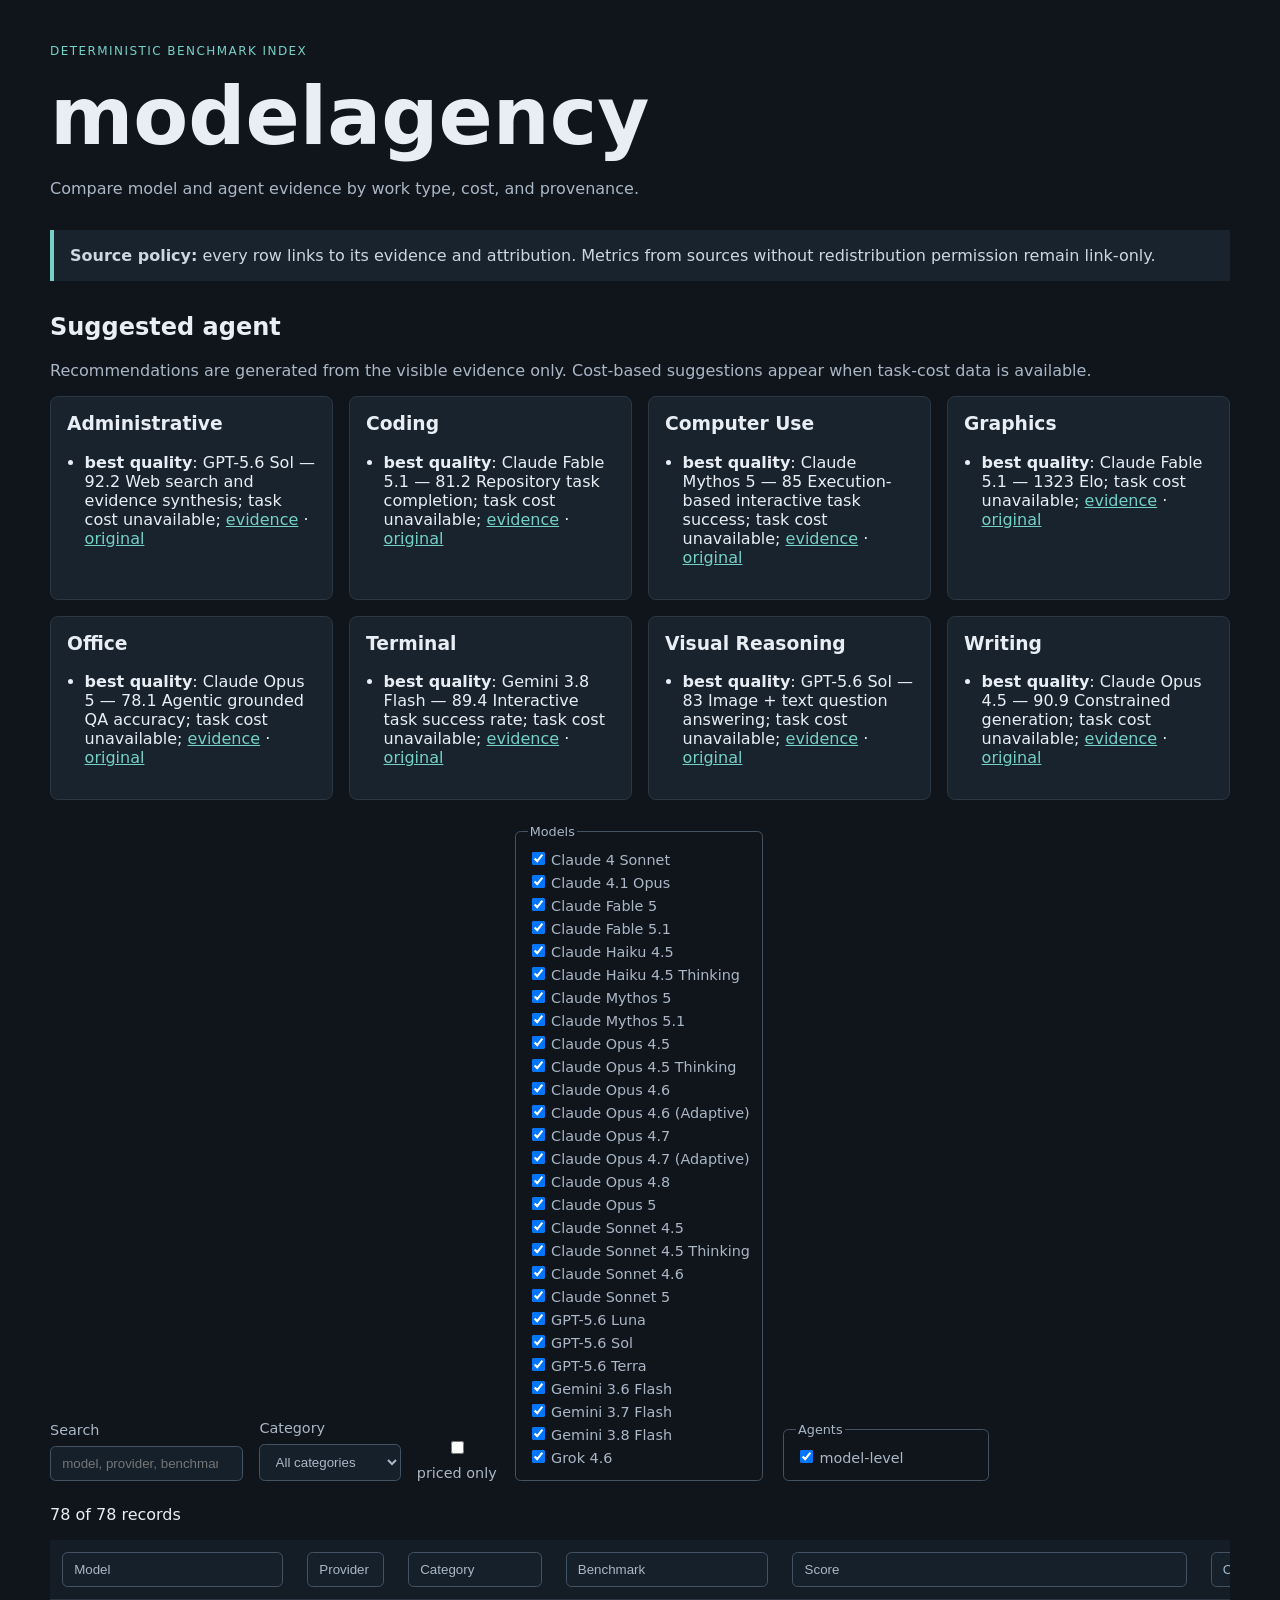
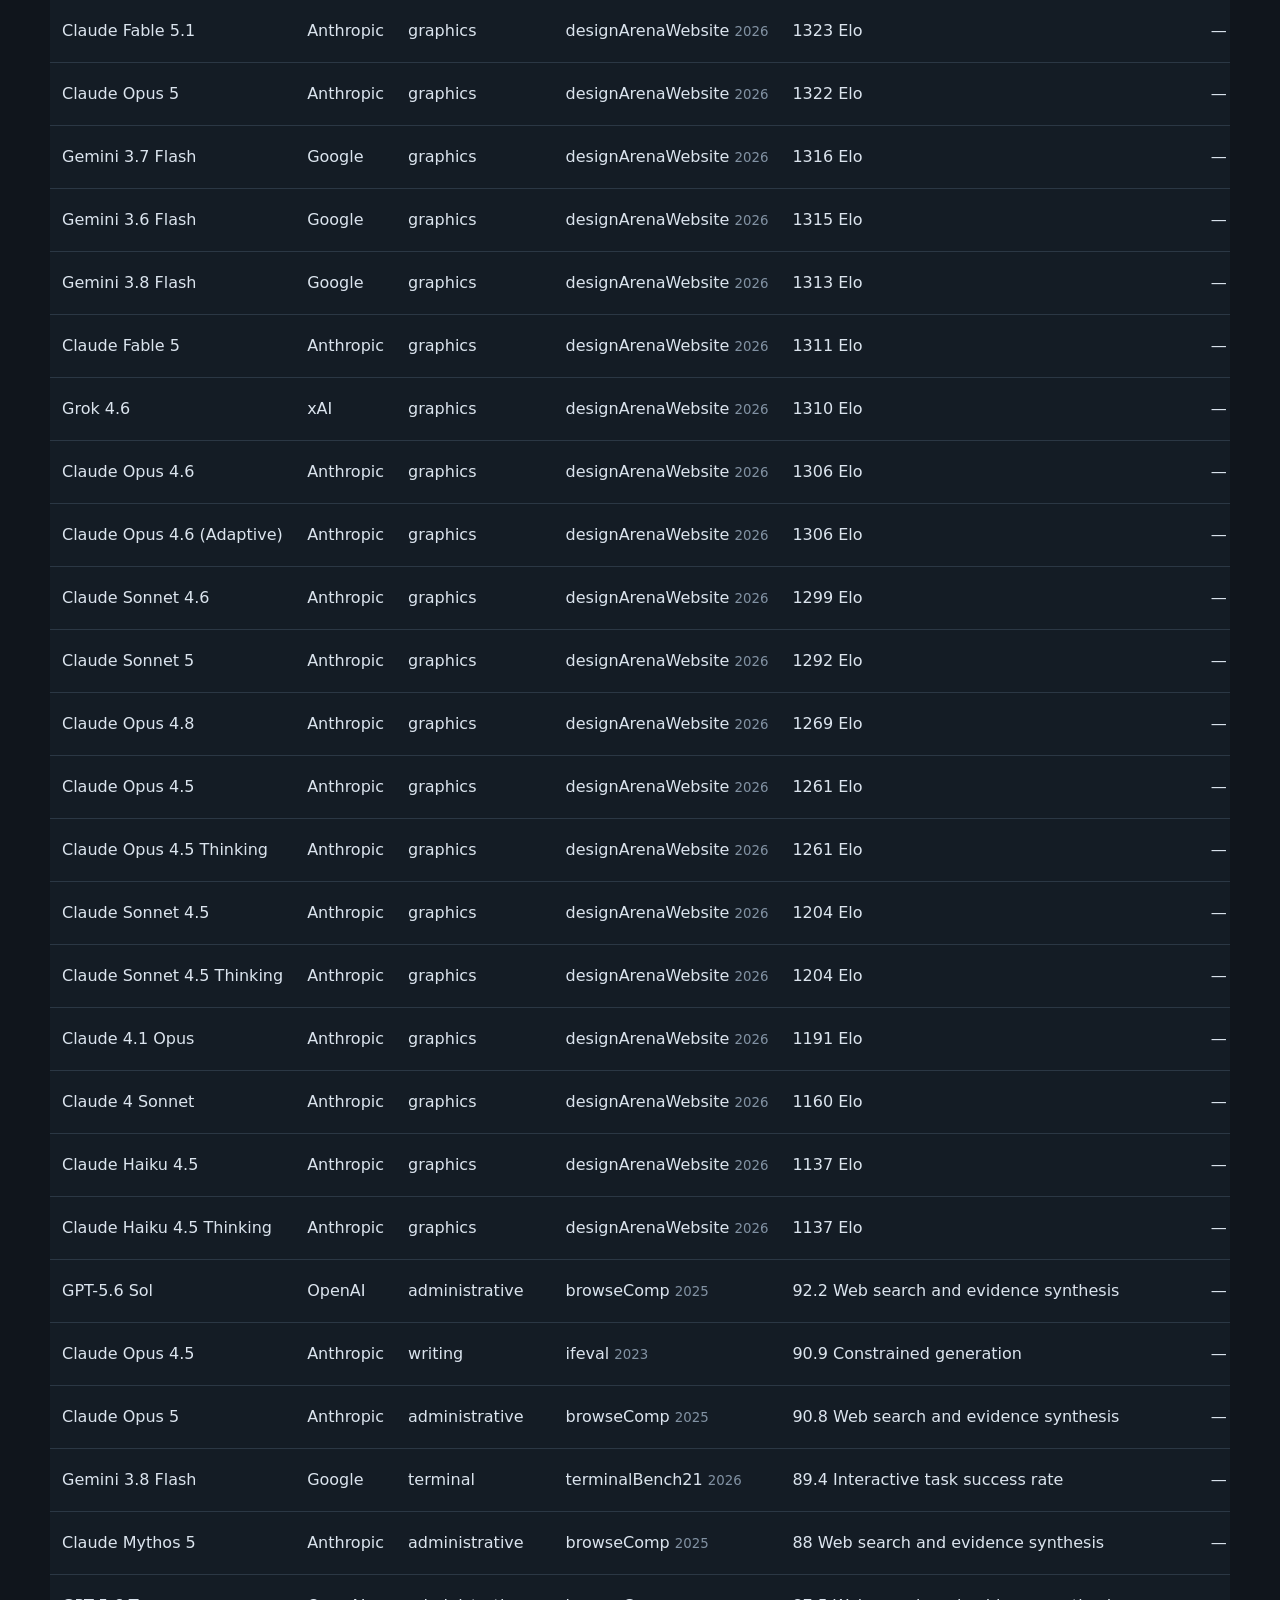
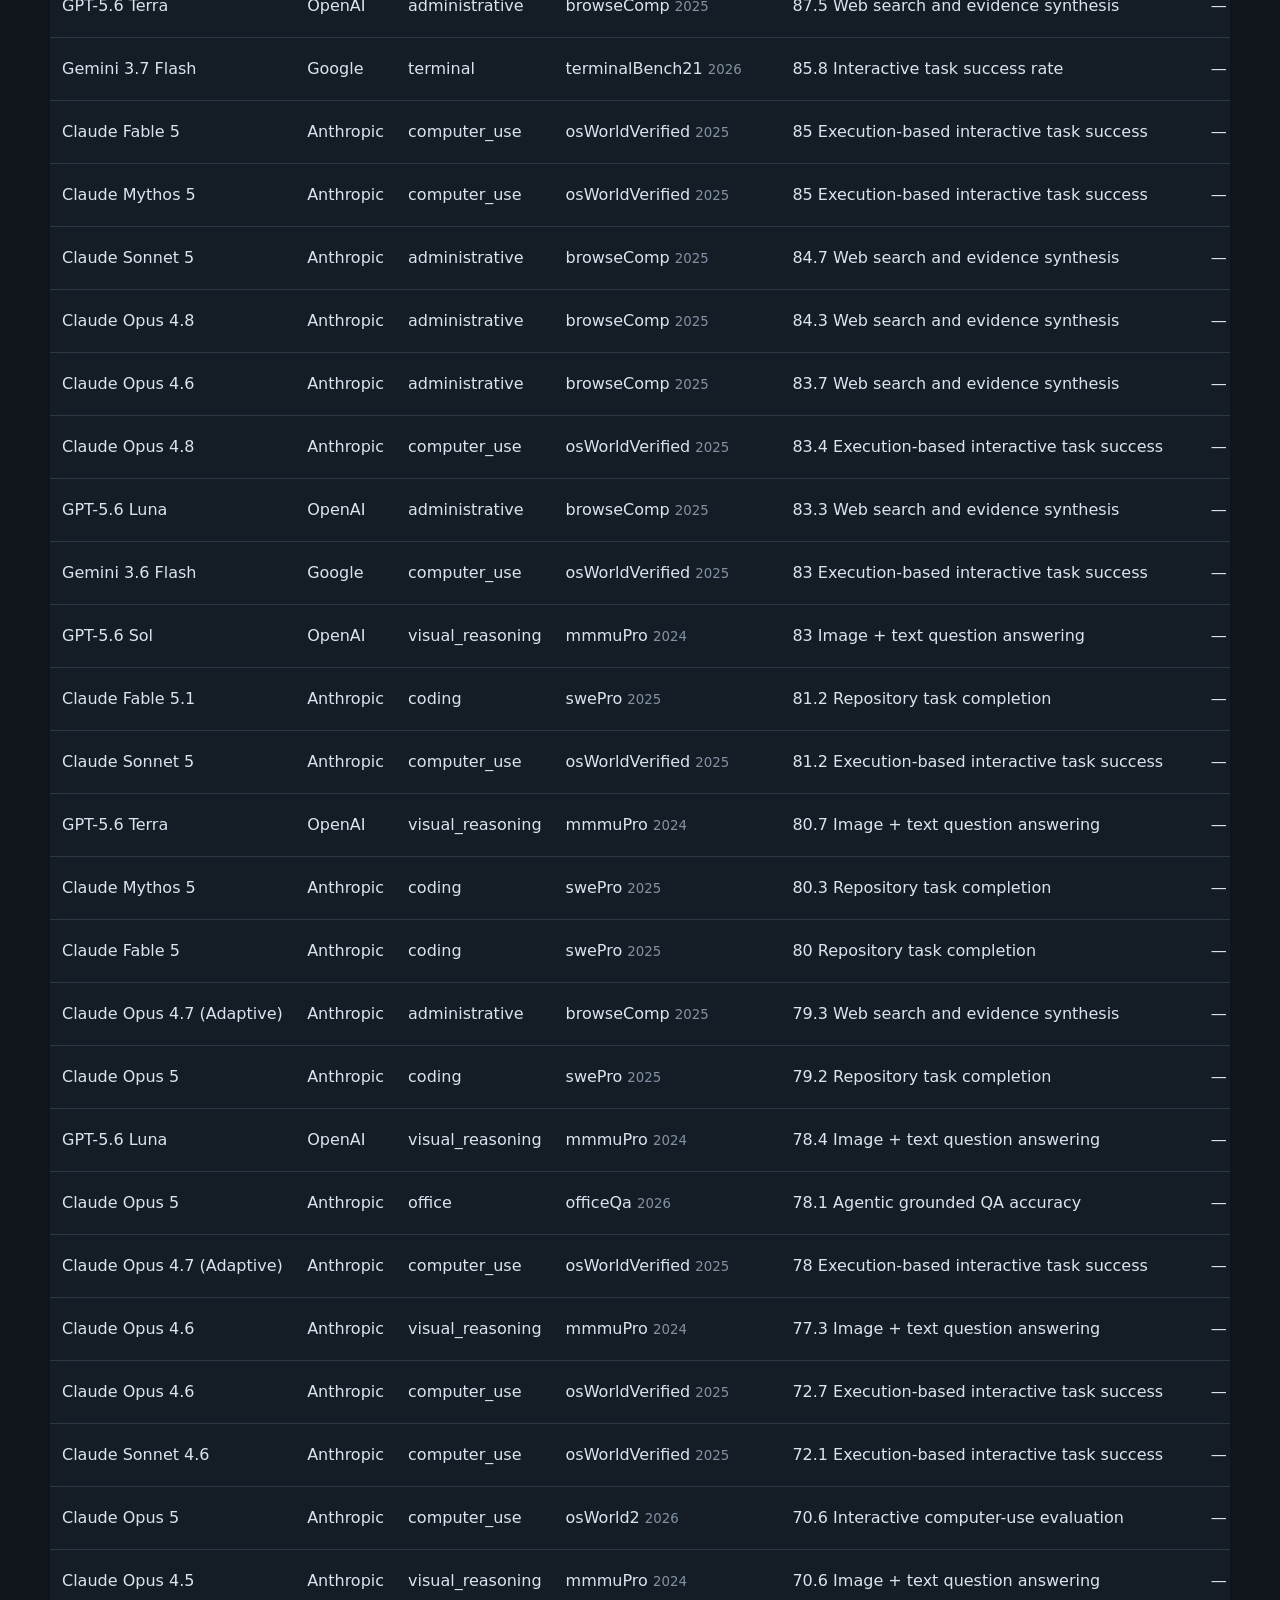
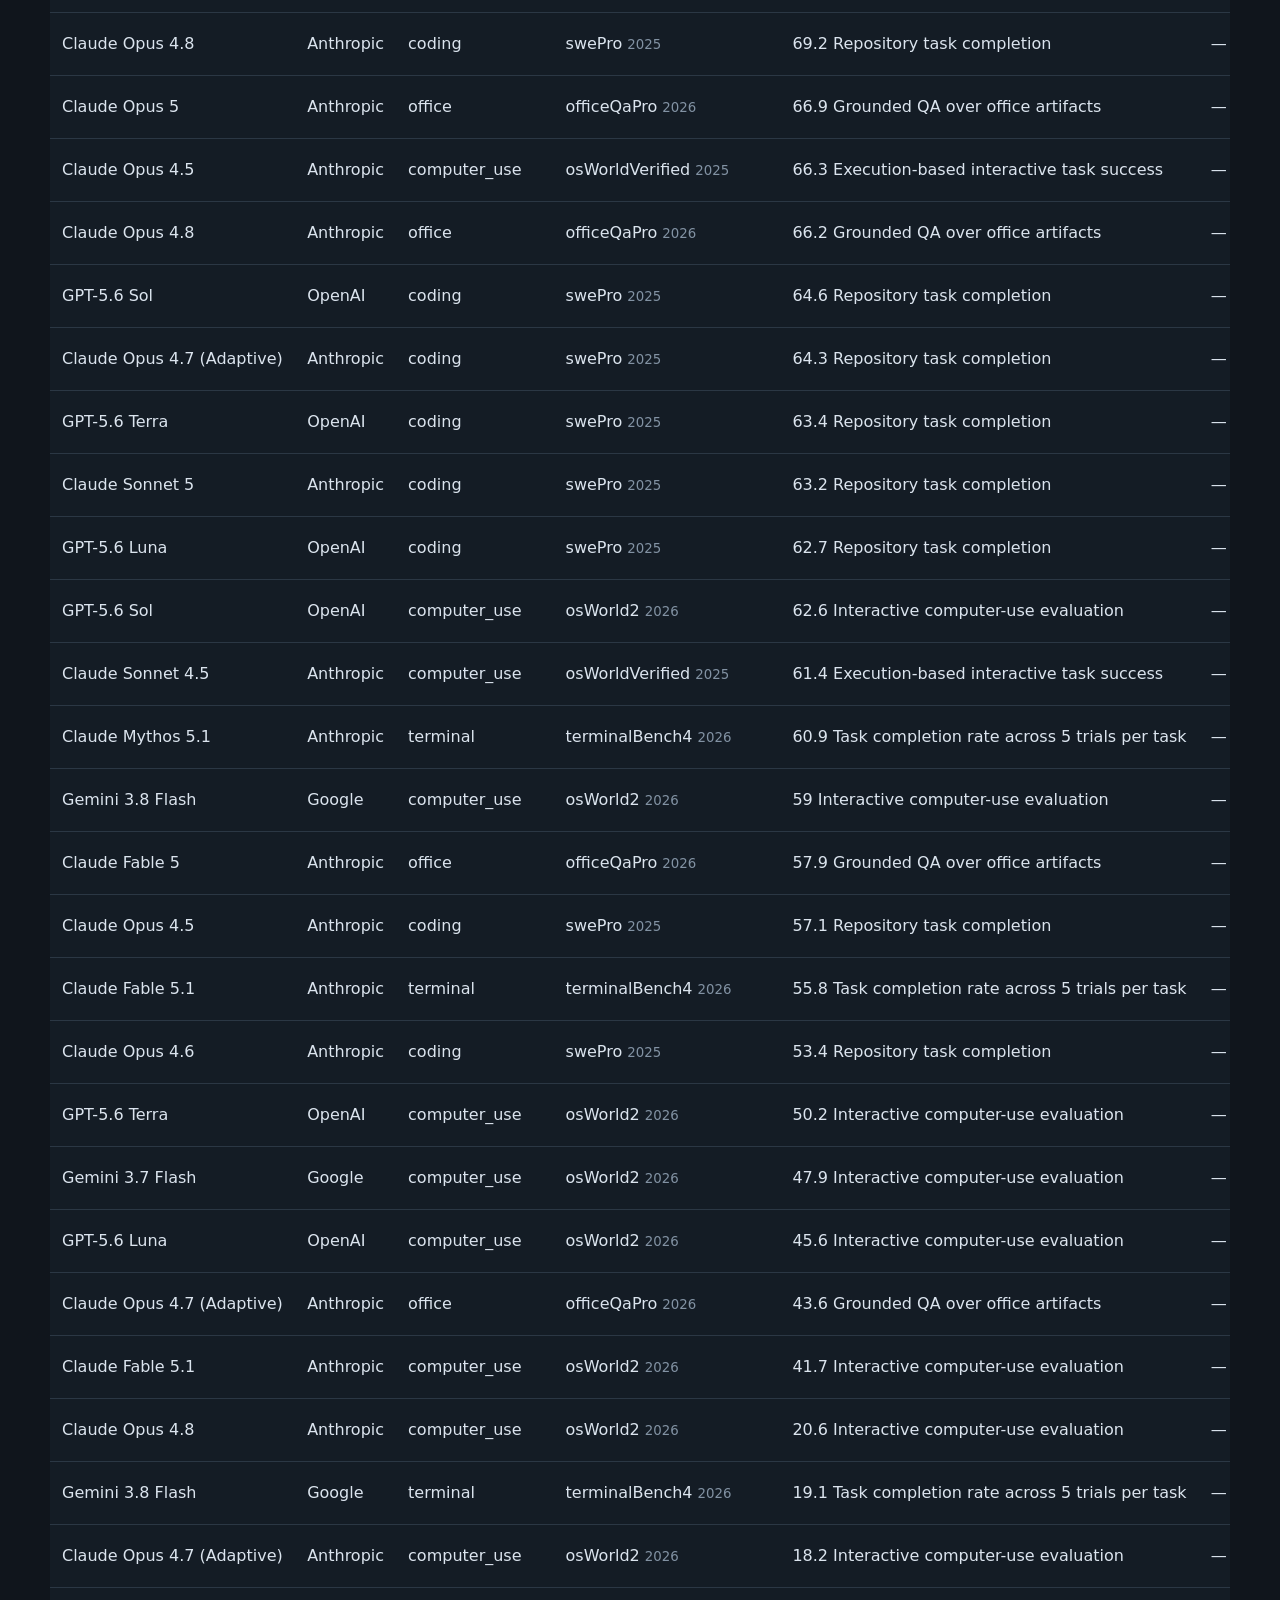
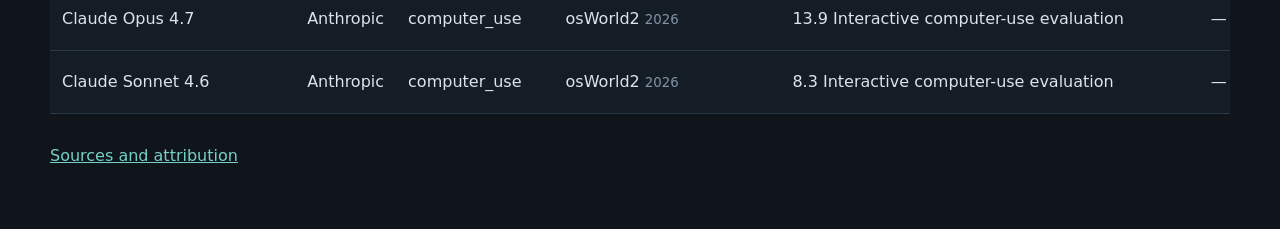
==== site/index.html @ 698a040a "feat(modelagency): add deterministic benchmark dashboard Add the provenance-first source catalog, Be" ====
<!doctype html>
<html lang="en">
<head>
  <meta charset="utf-8">
  <meta name="viewport" content="width=device-width, initial-scale=1">
  <title>modelagency</title>
  <link rel="stylesheet" href="styles.css">
</head>
<body>
  <main>
    <header>
      <p class="eyebrow">Deterministic benchmark index</p>
      <h1>modelagency</h1>
      <p>Compare model and agent evidence by work type, cost, and provenance.</p>
    </header>

    <section class="notice">
      <strong>Source policy:</strong> every row links to its evidence and attribution.
      Metrics from sources without redistribution permission remain link-only.
    </section>

    <section>
      <h2>Suggested agent</h2>
      <p class="muted">Recommendations are generated from the visible evidence only. Cost-based suggestions appear when task-cost data is available.</p>
      <div id="suggestions" class="cards"></div>
    </section>

    <section class="controls" aria-label="Filters">
      <label>Search <input id="search" type="search" placeholder="model, provider, benchmark"></label>
      <label>Category <select id="category"><option value="">All categories</option></select></label>
      <label><input id="priced-only" type="checkbox"> priced only</label>
      <fieldset><legend>Models</legend><div id="model-filters"></div></fieldset>
      <fieldset><legend>Agents</legend><div id="agent-filters"></div></fieldset>
    </section>

    <section>
      <p id="status">Loading…</p>
      <div class="table-wrap">
        <table>
          <thead><tr>
            <th><button data-sort="model_name">Model</button></th>
            <th><button data-sort="provider">Provider</button></th>
            <th><button data-sort="category">Category</button></th>
            <th><button data-sort="benchmark_id">Benchmark</button></th>
            <th><button data-sort="score">Score</button></th>
            <th><button data-sort="cost_per_task_usd">Cost/task</button></th>
            <th>Token price</th>
            <th>Evidence / attribution</th>
          </tr></thead>
          <tbody id="results"></tbody>
        </table>
      </div>
    </section>

    <footer><a href="sources.html">Sources and attribution</a></footer>
  </main>
  <script src="app.js"></script>
</body>
</html>
---- site/styles.css ----
:root { color-scheme: light dark; font-family: system-ui, sans-serif; }
body { margin: 0; background: #10151c; color: #e9eef5; }
main { max-width: 1180px; margin: 0 auto; padding: 2rem 1rem 4rem; }
.eyebrow { color: #75d1c7; text-transform: uppercase; letter-spacing: .12em; font-size: .75rem; }
h1 { margin: .2rem 0; font-size: clamp(2.4rem, 7vw, 5rem); }
header p:last-child { color: #aab7c6; }
.notice { margin: 2rem 0; padding: 1rem; border-left: 4px solid #75d1c7; background: #18232d; color: #cdd7e2; }
.muted { color: #aab7c6; }
.cards { display: grid; grid-template-columns: repeat(auto-fit, minmax(250px, 1fr)); gap: 1rem; }
.card { padding: 1rem; background: #18232d; border: 1px solid #2b3744; border-radius: .5rem; }
.card h3 { margin-top: 0; text-transform: capitalize; }
.card ul { padding-left: 1.1rem; }
.controls { display: flex; flex-wrap: wrap; gap: 1rem; align-items: end; margin: 1.5rem 0; }
label { display: flex; gap: .5rem; flex-direction: column; color: #aab7c6; font-size: .9rem; }
label:last-child { flex-direction: row; align-items: center; }
input, select, button { border: 1px solid #435363; background: #16202a; color: inherit; padding: .55rem .7rem; border-radius: .35rem; }
fieldset { border: 1px solid #435363; border-radius: .35rem; min-width: 180px; }
fieldset legend { color: #aab7c6; font-size: .8rem; }
.check { display: block; margin: .25rem 0; }
.check input { margin-right: .4rem; }
button { cursor: pointer; width: 100%; text-align: left; }
.table-wrap { overflow-x: auto; }
table { width: 100%; border-collapse: collapse; background: #141c25; }
th, td { padding: .75rem; border-bottom: 1px solid #2b3744; text-align: left; white-space: nowrap; }
th { color: #aab7c6; font-size: .8rem; }
td { color: #dbe4ee; }
a { color: #75d1c7; }
small { color: #8292a3; }
footer { margin-top: 2rem; }
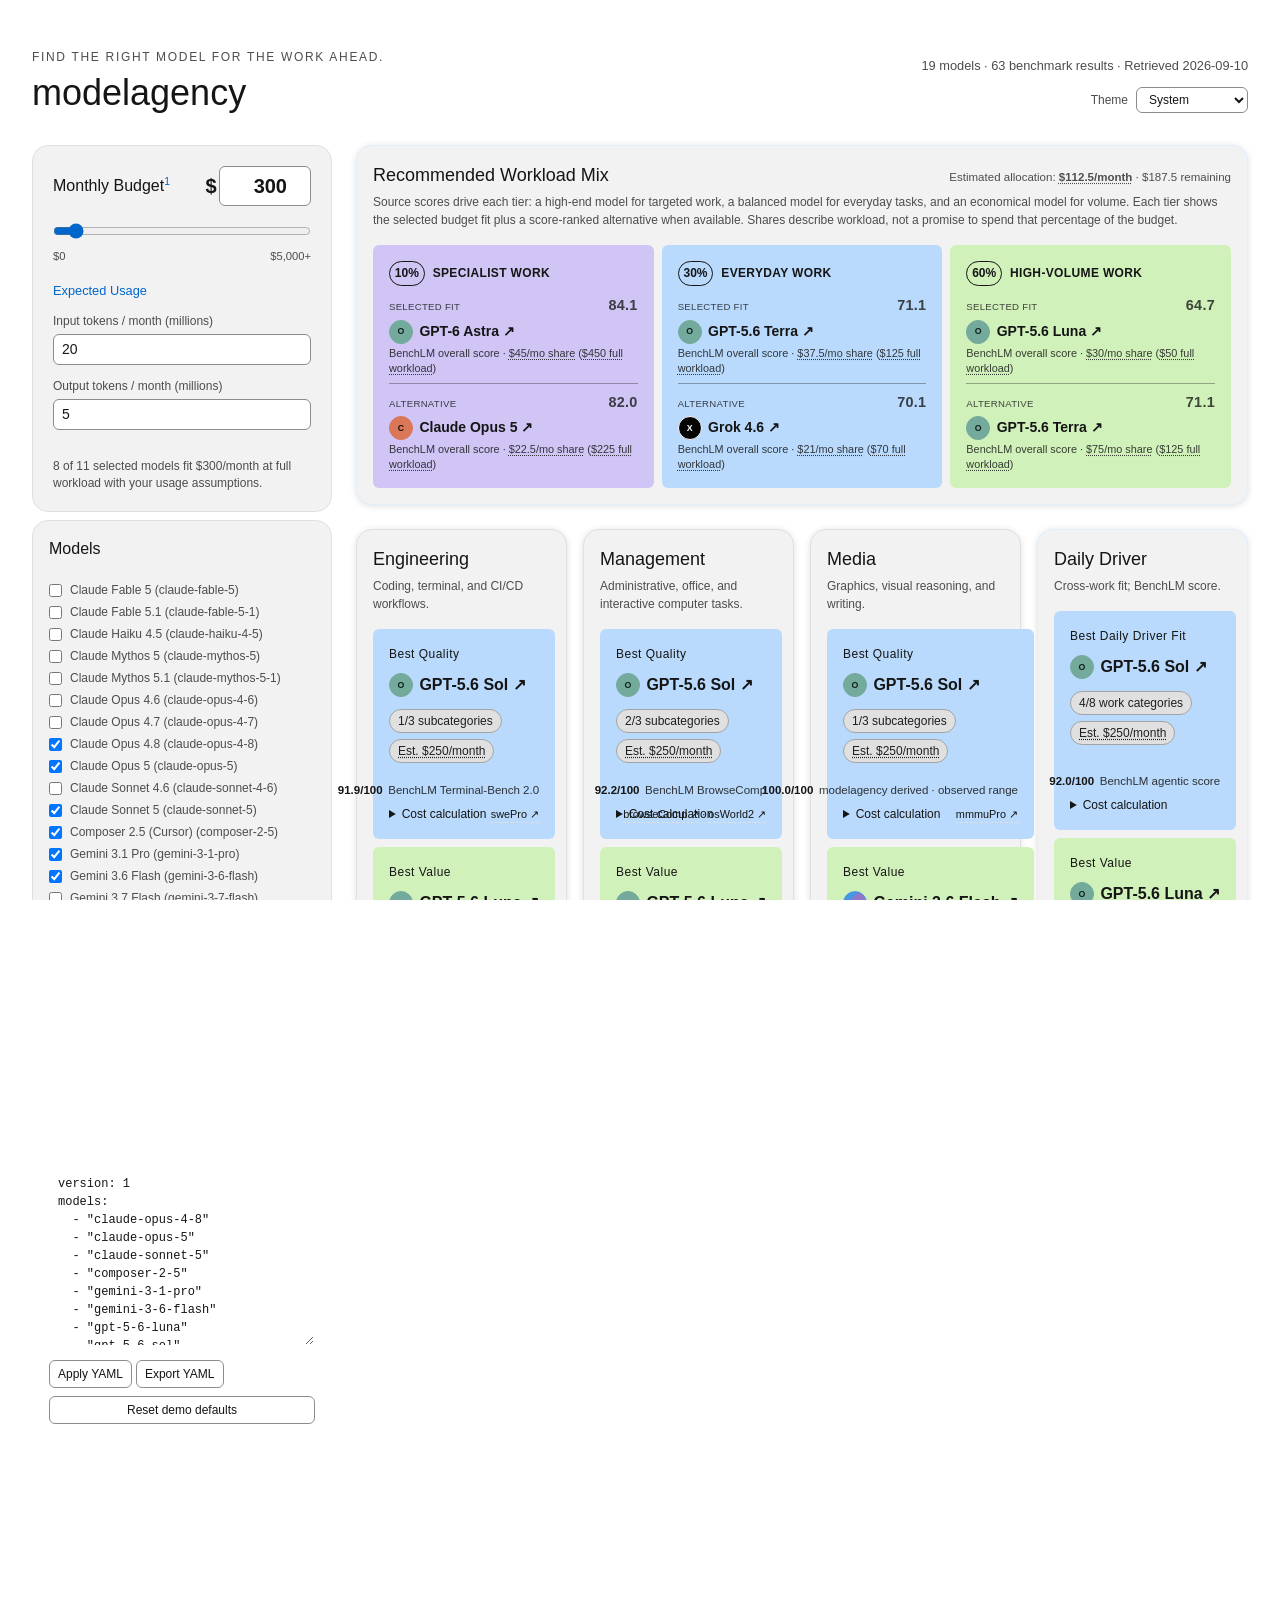
==== commit c2cc19e0: "feat(site): prepare public modelagency demo Public demo release. Includes offline Pages deployment, " ====
--- a/site/index.html
+++ b/site/index.html
@@ -1,59 +1,155 @@
 <!doctype html>
-<html lang="en">
+<html lang="en" class="pf-v6-theme-felt">
 <head>
   <meta charset="utf-8">
   <meta name="viewport" content="width=device-width, initial-scale=1">
+  <meta name="color-scheme" content="dark light">
   <title>modelagency</title>
-  <link rel="stylesheet" href="styles.css">
+  <script src="theme.js?v=20260911-23"></script>
+  <link rel="stylesheet" href="assets/css/patternfly-base.css">
+    <link rel="stylesheet" href="styles.css?v=20260921-55">
 </head>
 <body>
   <main>
-    <header>
-      <p class="eyebrow">Deterministic benchmark index</p>
-      <h1>modelagency</h1>
-      <p>Compare model and agent evidence by work type, cost, and provenance.</p>
+    <header class="site-header">
+      <div class="header-copy">
+        <p class="eyebrow">Find the right model for the work ahead.</p>
+        <h1>modelagency</h1>
+      </div>
+      <div class="header-meta">
+        <p id="snapshot-status" class="snapshot-status">Offline benchmark snapshot</p>
+        <label class="theme-control" for="theme-mode"><span>Theme</span><select id="theme-mode" aria-label="Color theme"><option value="system">System</option><option value="light">Light</option><option value="dark">Dark</option></select></label>
+      </div>
     </header>
 
-    <section class="notice">
-      <strong>Source policy:</strong> every row links to its evidence and attribution.
-      Metrics from sources without redistribution permission remain link-only.
-    </section>
+    <section class="dashboard-shell">
+      <aside class="sidebar" aria-label="Saved view and filters">
+        <section class="budget-panel" aria-labelledby="budget-heading">
+          <div class="section-heading"><h2 id="budget-heading">Monthly Budget<sup class="footnote-ref"><a href="#note-budget" aria-label="Read budget estimate notes">1</a></sup></h2><label class="sr-only" for="monthly-budget-amount">Monthly API budget in US dollars</label><span class="budget-amount-control"><span aria-hidden="true">$</span><input id="monthly-budget-amount" class="budget-amount" type="number" min="0" max="5000" step="1" value="300" inputmode="numeric" aria-describedby="budget-status budget-amount-error"></span></div>
+          <label class="sr-only" for="monthly-budget">Monthly API budget in US dollars</label>
+          <input id="monthly-budget" type="range" min="0" max="5000" step="1" value="300" aria-describedby="budget-status">
+          <div class="budget-scale" aria-hidden="true"><span>$0</span><span>$5,000+</span></div>
+          <div class="budget-assumptions" id="usage-assumptions">
+            <h3>Expected Usage</h3>
+            <div class="usage-fields">
+              <label for="monthly-input-million">Input tokens / month (millions)</label>
+              <input id="monthly-input-million" type="number" min="0" max="1000" step="any" value="20">
+              <label for="monthly-output-million">Output tokens / month (millions)</label>
+              <input id="monthly-output-million" type="number" min="0" max="1000" step="any" value="5">
+            </div>
+          </div>
+          <p id="budget-amount-error" class="error" role="alert"></p>
+          <p id="budget-error" class="error" role="alert"></p>
+          <div class="budget-status-row"><p id="budget-status" class="budget-status" role="status" aria-live="polite"></p></div>
+        </section>
+        <section class="filter-panel" aria-labelledby="models-heading">
+          <div class="section-heading"><h2 id="models-heading">Models</h2></div>
+          <div id="model-filters"></div>
+          <div class="filter-footer">
+            <div class="filter-actions">
+              <button type="button" data-filter-action="all" data-filter-target="model-filters">Check all</button>
+              <button type="button" data-filter-action="none" data-filter-target="model-filters">Uncheck all</button>
+            </div>
+            <span id="model-count" class="filter-count" aria-live="polite">0 selected</span>
+          </div>
+        </section>
 
-    <section>
-      <h2>Suggested agent</h2>
-      <p class="muted">Recommendations are generated from the visible evidence only. Cost-based suggestions appear when task-cost data is available.</p>
-      <div id="suggestions" class="cards"></div>
-    </section>
+        <section class="view-config">
+          <div class="section-heading"><h2>YAML</h2><span class="muted">saved in this browser</span></div>
+          <textarea id="view-yaml" spellcheck="false" aria-label="View YAML"></textarea>
+          <div class="button-row">
+            <button id="apply-yaml" type="button">Apply YAML</button>
+            <button id="export-yaml" type="button">Export YAML</button>
+          </div>
+          <button id="reset-view" type="button">Reset demo defaults</button>
+          <p id="view-status" class="muted" role="status"></p>
+        </section>
+      </aside>
 
-    <section class="controls" aria-label="Filters">
-      <label>Search <input id="search" type="search" placeholder="model, provider, benchmark"></label>
-      <label>Category <select id="category"><option value="">All categories</option></select></label>
-      <label><input id="priced-only" type="checkbox"> priced only</label>
-      <fieldset><legend>Models</legend><div id="model-filters"></div></fieldset>
-      <fieldset><legend>Agents</legend><div id="agent-filters"></div></fieldset>
-    </section>
+      <div class="dashboard-content">
+        <section class="suggestions-section">
+          <div id="suggestions" class="recommendation-report"></div>
+        </section>
 
-    <section>
-      <p id="status">Loading…</p>
-      <div class="table-wrap">
-        <table>
-          <thead><tr>
-            <th><button data-sort="model_name">Model</button></th>
-            <th><button data-sort="provider">Provider</button></th>
-            <th><button data-sort="category">Category</button></th>
-            <th><button data-sort="benchmark_id">Benchmark</button></th>
-            <th><button data-sort="score">Score</button></th>
-            <th><button data-sort="cost_per_task_usd">Cost/task</button></th>
-            <th>Token price</th>
-            <th>Evidence / attribution</th>
-          </tr></thead>
-          <tbody id="results"></tbody>
-        </table>
+        <section class="results-panel">
+          <div class="comparison-toolbar">
+            <div class="comparison-toolbar-title">
+              <h2>Compare your models <span class="comparison-summary">(<span id="status" aria-live="polite">Loading…</span> | BenchLM + derived work scores<sup class="footnote-ref"><a href="#note-evidence" aria-label="Read score interpretation notes">3</a></sup>)</span></h2>
+            </div>
+            <div class="comparison-toolbar-controls" aria-label="Filters">
+              <input id="search" type="search" placeholder="Search model, provider, benchmark" aria-label="Search model, provider, benchmark">
+            </div>
+          </div>
+          <div class="table-wrap">
+              <table class="comparison-table">
+                <thead><tr>
+                  <th><button data-sort="model_name">Model</button></th>
+                  <th><button data-sort="provider">Provider</button></th>
+                  <th><button data-sort="benchlm_agentic" title="BenchLM verified agentic score / 100">BenchLM agentic</button></th>
+                  <th><button data-sort="terminal_bench_2" title="BenchLM Terminal-Bench 2.0 score">Terminal-Bench 2.0</button></th>
+                  <th><button data-sort="browsecomp" title="BenchLM BrowseComp score">BrowseComp</button></th>
+                  <th><button data-sort="osworld_verified" title="BenchLM OSWorld-Verified score">OSWorld-Verified</button></th>
+                  <th><button data-sort="benchlm_overall" title="BenchLM overall score / 100">BenchLM overall</button></th>
+                  <th data-domain-column="engineering"><button data-sort="engineering" title="Coding, Terminal, and CI/CD">Engineering</button></th>
+                  <th data-domain-column="management"><button data-sort="management" title="Administrative, Office, and Computer Use">Management</button></th>
+                  <th data-domain-column="media"><button data-sort="media" title="Graphics, Visual Reasoning, and Writing">Media</button></th>
+                  <th><button data-sort="daily_driver" title="Normalized daily-driver index / 100">Daily driver</button></th>
+                  <th><button data-sort="monthly_cost" title="Estimated monthly API cost for your usage assumptions">Est. / month</button></th>
+                  <th>Evidence / attribution / credit</th>
+                </tr></thead>
+                <tbody id="results"></tbody>
+              </table>
+            </div>
+        </section>
+
+        <section class="canonical-panel" aria-labelledby="canonical-heading">
+          <div class="section-heading canonical-header"><div><h2 id="canonical-heading">BenchLM published metrics<sup class="footnote-ref"><a href="#note-sources" aria-label="Read source policy and methodology">2</a></sup></h2><p class="source-heading"><a href="https://benchlm.ai/llm-agent-benchmarks" target="_blank" rel="noreferrer">BenchLM.ai ↗</a><span class="pill">Canonical leaderboard &amp; evidence</span></p></div></div>
+          <p id="source-attribution" class="muted">Benchmark data from BenchLM.ai. See the dataset retrieval dates in the evidence details.</p>
+          <p class="muted">Source-owned scores and benchmark values. These replace the old local percentile values for cross-model comparison; missing cells remain blank.</p>
+          <div id="benchlm-metrics" role="status"></div>
+          <details class="canonical-details"><summary>Published ranking lanes</summary>
+          <label id="ranking-lane-control" hidden>Ranking lane <select id="ranking-lane"><option value="provisional">Provisional</option><option value="verified">Verified</option></select></label>
+          <div id="canonical-results" role="status"></div>
+          </details>
+        </section>
       </div>
     </section>
 
-    <footer><a href="sources.html">Sources and attribution</a></footer>
+    <section class="notes-panel" aria-labelledby="notes-heading">
+      <div class="section-heading"><h2 id="notes-heading">Sources, Notes, and Assumptions</h2><span class="muted">How estimates and recommendations are calculated</span></div>
+      <div class="notes-grid">
+        <article class="note" id="note-sources">
+          <h3>Sources &amp; credit</h3>
+          <p>BenchLM is the canonical leaderboard and evidence layer; original publishers retain attribution for benchmark results.</p>
+          <p class="source-policy-copy">BenchLM owns its published leaderboard ranks, scores, and verification lanes. modelagency derives the work-category, Daily Driver, and value recommendations shown here. <a href="https://benchlm.ai/data" target="_blank" rel="noreferrer">Dataset license</a> · <a href="sources.html">Sources and credits</a>. Sources without redistribution permission remain link-only. modelagency is independent and is not affiliated with or endorsed by BenchLM.</p>
+          <p class="presentation-credit">Presentation layer: <a href="https://www.patternfly.org/" target="_blank" rel="noreferrer">PatternFly v6</a> with the <a href="https://www.patternfly.org/design-foundations/theming/" target="_blank" rel="noreferrer">Project Felt theme</a>; foundation CSS is Apache-2.0 licensed. <a href="https://github.com/patternfly/patternfly/blob/main/LICENSE" target="_blank" rel="noreferrer">License ↗</a></p>
+          <a class="note-backlink" href="sources.html">Full attribution &amp; credit ↗</a>
+        </article>
+        <article class="note" id="note-evidence">
+          <h3>Evidence &amp; scoring</h3>
+          <h4>How to read these scores</h4>
+          <p>BenchLM columns are source-owned values and link to their evidence. Overall is BenchLM’s published overall score; Agentic and the three core benchmark columns are separate, not interchangeable. Quality cards rank the selected source scores even when the winner is over budget, while Best Value, Daily Driver Fit, and the workload mix stay budget-aware; over-budget quality winners are labeled explicitly. Score ranges show observed configurations only, with no effort interpolation. Monthly API estimates use your input and output token assumptions. The comparison table keeps all selected models visible.</p>
+          <p>BenchLM publishes the canonical benchmark values. modelagency derives work categories, Daily Driver, and value recommendations from those values when available.</p>
+          <a class="note-backlink" href="#canonical-heading">View published metrics ↑</a>
+        </article>
+        <article class="note" id="note-budget">
+          <h3>Budget estimates</h3>
+          <p>Estimated API spend per model uses the current input and output token prices. A <strong>$5,000+</strong> budget removes the cap; estimates exclude subscriptions, caching discounts, tools, and taxes. Recommendations assume each model handles the full expected workload.</p>
+          <a class="note-backlink" href="#budget-heading">Back to Monthly Budget ↑</a>
+        </article>
+        <article class="note" id="note-pricing">
+          <h3>Token pricing</h3>
+          <div id="pricing-section" role="status"></div>
+        </article>
+      </div>
+    </section>
+
   </main>
-  <script src="app.js"></script>
+  <footer class="site-footer" data-site-footer aria-label="Site version">
+    <span>modelagency <strong data-site-version>v.alpha</strong></span>
+    <span>Build <time data-site-build-date datetime="2026-09-14">2026-09-14</time></span>
+  </footer>
+  <script src="app.js?v=20260921-47"></script>
+  <script src="footer.js?v=20260914-1"></script>
 </body>
 </html>
--- a/site/assets/css/patternfly-base.css
+++ b/site/assets/css/patternfly-base.css
@@ -0,0 +1,9356 @@
+:where(html,
+body,
+p,
+ol,
+ul,
+li,
+dl,
+dt,
+dd,
+blockquote,
+figure,
+fieldset,
+legend,
+textarea,
+pre,
+iframe,
+hr,
+h1,
+h2,
+h3,
+h4,
+h5,
+h6) {
+  padding: 0;
+  margin: 0;
+}
+
+*,
+*::before,
+*::after {
+  box-sizing: border-box;
+  scrollbar-color: var(--pf-t--global--border--color--default) transparent;
+}
+
+*::-webkit-scrollbar-thumb {
+  background-color: var(--pf-t--global--border--color--default);
+  border-radius: var(--pf-t--global--spacer--xs);
+}
+
+*::-webkit-scrollbar-track {
+  background-color: transparent;
+}
+
+*::-webkit-scrollbar {
+  max-width: var(--pf-t--global--spacer--sm);
+  max-height: var(--pf-t--global--spacer--sm);
+}
+
+:where(html) {
+  background-image: var(--pf-t--global--background--image--default);
+  background-repeat: no-repeat;
+  background-attachment: fixed;
+  background-position: center;
+  background-size: cover;
+}
+
+:where(html,
+body) {
+  height: 100%;
+}
+
+:where(body) {
+  font-family: var(--pf-t--global--font--family--body);
+  font-size: var(--pf-t--global--font--size--body--default);
+  font-weight: var(--pf-t--global--font--weight--body--default);
+  line-height: var(--pf-t--global--font--line-height--body);
+  color: var(--pf-t--global--text--color--regular);
+}
+
+:where(h1,
+h2,
+h3,
+h4,
+h5,
+h6) {
+  font-size: 100%;
+  font-weight: var(--pf-t--global--font--weight--body--default);
+}
+
+:where(ul) {
+  list-style: none;
+}
+
+:where(button,
+input,
+optgroup,
+select,
+textarea) {
+  margin: 0;
+  font-family: inherit;
+  font-size: 100%;
+  line-height: var(--pf-t--global--font--line-height--body);
+  color: var(--pf-t--global--text--color--regular);
+}
+
+:where(img,
+embed,
+iframe,
+object,
+audio,
+video) {
+  max-width: 100%;
+  height: auto;
+}
+
+:where(iframe) {
+  border: 0;
+}
+
+:where(table) {
+  border-spacing: 0;
+  border-collapse: collapse;
+}
+
+:where(td,
+th) {
+  padding: 0;
+  text-align: start;
+}
+
+:where(code,
+pre) {
+  font-family: var(--pf-t--global--font--family--mono);
+}
+
+:where(a) {
+  color: var(--pf-t--global--text--color--link--default);
+  text-decoration-line: var(--pf-t--global--text-decoration--link--line--default);
+  text-decoration-style: var(--pf-t--global--text-decoration--link--style--default);
+  text-decoration-color: var(--pf-t--global--text-decoration--color--default);
+  text-underline-offset: max(var(--pf-t--global--text-decoration--offset--default), 0.28em);
+  transition: ease text-underline-offset 0.3s;
+}
+
+:where(a:hover, a:focus) {
+  color: var(--pf-t--global--text--color--link--hover);
+  text-decoration-line: var(--pf-t--global--text-decoration--link--line--hover);
+  text-decoration-style: var(--pf-t--global--text-decoration--link--style--hover);
+  text-decoration-color: var(--pf-t--global--text-decoration--color--hover);
+  text-underline-offset: max(var(--pf-t--global--text-decoration--offset--hover), 0.33em);
+}
+
+:where(a,
+button) {
+  cursor: pointer;
+}
+
+:where(:root) {
+  color-scheme: light;
+}
+
+:where(.pf-v6-theme-dark) {
+  color-scheme: dark;
+}
+
+.pf-v6-screen-reader {
+  position: fixed;
+  inset-block-start: 0;
+  inset-inline-start: 0;
+  overflow: hidden;
+  clip: rect(0, 0, 0, 0);
+  white-space: nowrap;
+  border: 0;
+}
+.pf-v6-screen-reader.pf-m-full-size {
+  width: 100%;
+  height: 100%;
+}
+.pf-v6-screen-reader.pf-m-absolute {
+  position: absolute;
+}
+
+.pf-v6-m-tabular-nums {
+  font-variant-numeric: tabular-nums;
+}
+
+.pf-v6-m-legacy-font {
+  --pf-t--global--font--family--body: var(--pf-t--global--font--family--body--legacy);
+  --pf-t--global--font--family--heading: var(--pf-t--global--font--family--heading--legacy);
+  --pf-t--global--font--family--mono: var(--pf-t--global--font--family--mono--legacy);
+  --pf-t--global--font--weight--body: var(--pf-t--global--font--weight--body--legacy);
+  --pf-t--global--font--weight--body--bold: var(--pf-t--global--font--weight--body--bold--legacy);
+  --pf-t--global--font--weight--heading: var(--pf-t--global--font--weight--heading--legacy);
+  --pf-t--global--font--weight--heading--bold: var(--pf-t--global--font--weight--heading--bold--legacy);
+}
+
+.pf-v6-m-dir-rtl {
+  --pf-v6-global--inverse--multiplier: -1;
+  direction: rtl;
+}
+
+.pf-v6-m-dir-ltr {
+  --pf-v6-global--inverse--multiplier: 1;
+  direction: ltr;
+}
+
+:where(.pf-v6-m-dir-rtl, [dir=rtl]) .pf-v6-m-mirror-inline-rtl {
+  scale: -1 1;
+}
+
+.pf-v6-m-no-motion {
+  --pf-t--global--delay--400: 1ms !important;
+  --pf-t--global--delay--300: 1ms !important;
+  --pf-t--global--delay--200: 1ms !important;
+  --pf-t--global--delay--100: 1ms !important;
+  --pf-t--global--duration--600: 1ms !important;
+  --pf-t--global--duration--500: 1ms !important;
+  --pf-t--global--duration--400: 1ms !important;
+  --pf-t--global--duration--300: 1ms !important;
+  --pf-t--global--duration--200: 1ms !important;
+  --pf-t--global--duration--100: 1ms !important;
+  --pf-t--global--duration--50: 1ms !important;
+  --pf-v6-global--thinking-active--Animation--Duration: 0 !important;
+}
+
+.pf-v6-m-ai-indicator {
+  position: relative;
+}
+.pf-v6-m-ai-indicator::before {
+  position: absolute;
+  inset: 0;
+  pointer-events: none;
+  content: "";
+  background: linear-gradient(to right, #f56e6e 0%, #876fd4 65%, #5e40be 100%) border-box;
+  border: var(--pf-t--global--border--width--extra-strong) solid transparent;
+  border-radius: inherit;
+  mask: linear-gradient(#000 0 0) padding-box, linear-gradient(#000 0 0);
+  mask-composite: exclude;
+}
+
+@property --pf-v6-global--thinking--BoxShadow--Spread {
+  syntax: "<length>";
+  initial-value: 0;
+  inherits: false;
+}
+.pf-v6-m-thinking {
+  box-shadow: 0 0 var(--pf-v6-global--thinking--BoxShadow--Spread) var(--pf-v6-global--thinking--BoxShadow--Color--End-End), 0 0 var(--pf-v6-global--thinking--BoxShadow--Spread) var(--pf-v6-global--thinking--BoxShadow--Color--Start-End), 0 0 var(--pf-v6-global--thinking--BoxShadow--Spread) var(--pf-v6-global--thinking--BoxShadow--Color--End-Start), 0 0 var(--pf-v6-global--thinking--BoxShadow--Spread) var(--pf-v6-global--thinking--BoxShadow--Color--Start-Start);
+  animation: pf-v6-global-thinking var(--pf-v6-global--thinking-active--Animation--Duration) infinite ease-in-out;
+}
+.pf-v6-m-thinking.pf-m-inset {
+  box-shadow: inset 0 0 var(--pf-v6-global--thinking--BoxShadow--Spread) var(--pf-v6-global--thinking--BoxShadow--Color--End-End), inset 0 0 var(--pf-v6-global--thinking--BoxShadow--Spread) var(--pf-v6-global--thinking--BoxShadow--Color--Start-End), inset 0 0 var(--pf-v6-global--thinking--BoxShadow--Spread) var(--pf-v6-global--thinking--BoxShadow--Color--End-Start), inset 0 0 var(--pf-v6-global--thinking--BoxShadow--Spread) var(--pf-v6-global--thinking--BoxShadow--Color--Start-Start);
+}
+
+@keyframes pf-v6-global-thinking {
+  50% {
+    --pf-v6-global--thinking--BoxShadow--Spread: var(--pf-v6-global--thinking-active--BoxShadow--Spread);
+  }
+}
+:root {
+  --pf-v6-global--danger-jiggle--AnimationDuration--Transform: var(--pf-t--global--motion--duration--fade--default);
+  --pf-v6-global--danger-jiggle--AnimationTimingFunction--Transform: var(--pf-t--global--motion--timing-function--default);
+  --pf-v6-global--thinking--BoxShadow--Spread: 0px;
+  --pf-v6-global--thinking--BoxShadow--Color--Start-Start: oklch(45.9% 0.187 3.815deg);
+  --pf-v6-global--thinking--BoxShadow--Color--Start-End: oklch(50% 0.134 242.749deg);
+  --pf-v6-global--thinking--BoxShadow--Color--End-Start: oklch(45.9% 0.187 3.815deg);
+  --pf-v6-global--thinking--BoxShadow--Color--End-End: oklch(43.2% 0.232 292.759deg);
+  --pf-v6-global--thinking-active--BoxShadow--Spread: 15px;
+  --pf-v6-global--thinking-active--Animation--Duration: 0;
+}
+@media screen and (prefers-reduced-motion: no-preference) {
+  :root {
+    --pf-v6-global--thinking-active--Animation--Duration: 2s;
+  }
+}
+:root {
+  container-type: inline-size;
+  container-name: pf-v6-contain-viewport pf-v6-contain-table;
+}
+
+@property --pf-v6-global--danger-jiggle--TranslateX {
+  syntax: "<length>";
+  inherits: false;
+  initial-value: 0;
+}
+@keyframes pf-v6-global-danger-jiggle-motion {
+  33% {
+    --pf-v6-global--danger-jiggle--TranslateX: -2px;
+  }
+  66% {
+    --pf-v6-global--danger-jiggle--TranslateX: 3px;
+  }
+}
+@keyframes pf-v6-global-fade-in {
+  from {
+    opacity: 0;
+  }
+  to {
+    opacity: 1;
+  }
+}
+@keyframes pf-v6-global-fade-out {
+  from {
+    opacity: 1;
+  }
+  to {
+    opacity: 0;
+  }
+}
+.fa-lg {
+  font-size: 1.3333333333em;
+  line-height: 0.75em;
+  vertical-align: -0.0667em;
+}
+
+.fa-xs {
+  font-size: 0.75em;
+}
+
+.fa-sm {
+  font-size: 0.875em;
+}
+
+.fa-1x {
+  font-size: 1em;
+}
+
+.fa-2x {
+  font-size: 2em;
+}
+
+.fa-3x {
+  font-size: 3em;
+}
+
+.fa-4x {
+  font-size: 4em;
+}
+
+.fa-5x {
+  font-size: 5em;
+}
+
+.fa-6x {
+  font-size: 6em;
+}
+
+.fa-7x {
+  font-size: 7em;
+}
+
+.fa-8x {
+  font-size: 8em;
+}
+
+.fa-9x {
+  font-size: 9em;
+}
+
+.fa-10x {
+  font-size: 10em;
+}
+
+.fa-fw {
+  text-align: center;
+  width: 1.25em;
+}
+
+.fa-ul {
+  list-style-type: none;
+  margin-left: 2.5em;
+  padding-left: 0;
+}
+.fa-ul > li {
+  position: relative;
+}
+
+.fa-li {
+  left: -2em;
+  position: absolute;
+  text-align: center;
+  width: 2em;
+  line-height: inherit;
+}
+
+.fa-border {
+  border: solid 0.08em #eee;
+  border-radius: 0.1em;
+  padding: 0.2em 0.25em 0.15em;
+}
+
+.fa-pull-left {
+  float: left;
+}
+
+.fa-pull-right {
+  float: right;
+}
+
+.fa.fa-pull-left,
+.fas.fa-pull-left,
+.far.fa-pull-left,
+.fal.fa-pull-left,
+.fab.fa-pull-left {
+  margin-right: 0.3em;
+}
+.fa.fa-pull-right,
+.fas.fa-pull-right,
+.far.fa-pull-right,
+.fal.fa-pull-right,
+.fab.fa-pull-right {
+  margin-left: 0.3em;
+}
+
+.fa-spin {
+  animation: fa-spin 2s infinite linear;
+}
+
+.fa-pulse {
+  animation: fa-spin 1s infinite steps(8);
+}
+
+@keyframes fa-spin {
+  0% {
+    transform: rotate(0deg);
+  }
+  100% {
+    transform: rotate(360deg);
+  }
+}
+.fa-rotate-90 {
+  -ms-filter: "progid:DXImageTransform.Microsoft.BasicImage(rotation=1)";
+  transform: rotate(90deg);
+}
+
+.fa-rotate-180 {
+  -ms-filter: "progid:DXImageTransform.Microsoft.BasicImage(rotation=2)";
+  transform: rotate(180deg);
+}
+
+.fa-rotate-270 {
+  -ms-filter: "progid:DXImageTransform.Microsoft.BasicImage(rotation=3)";
+  transform: rotate(270deg);
+}
+
+.fa-flip-horizontal {
+  -ms-filter: "progid:DXImageTransform.Microsoft.BasicImage(rotation=0, mirror=1)";
+  transform: scale(-1, 1);
+}
+
+.fa-flip-vertical {
+  -ms-filter: "progid:DXImageTransform.Microsoft.BasicImage(rotation=2, mirror=1)";
+  transform: scale(1, -1);
+}
+
+.fa-flip-horizontal.fa-flip-vertical {
+  -ms-filter: "progid:DXImageTransform.Microsoft.BasicImage(rotation=2, mirror=1)";
+  transform: scale(-1, -1);
+}
+
+:root .fa-rotate-90,
+:root .fa-rotate-180,
+:root .fa-rotate-270,
+:root .fa-flip-horizontal,
+:root .fa-flip-vertical {
+  filter: none;
+}
+
+.fa-stack {
+  display: inline-block;
+  height: 2em;
+  line-height: 2em;
+  position: relative;
+  vertical-align: middle;
+  width: 0.625em;
+}
+
+.fa-stack-1x,
+.fa-stack-2x {
+  left: 0;
+  position: absolute;
+  text-align: center;
+  width: 100%;
+}
+
+.fa-stack-1x {
+  line-height: inherit;
+}
+
+.fa-stack-2x {
+  font-size: 2em;
+}
+
+.fa-inverse {
+  color: #fff;
+}
+
+.sr-only {
+  border: 0;
+  clip: rect(0, 0, 0, 0);
+  height: 1px;
+  margin: -1px;
+  overflow: hidden;
+  padding: 0;
+  position: absolute;
+  width: 1px;
+}
+
+.sr-only-focusable:active, .sr-only-focusable:focus {
+  clip: auto;
+  height: auto;
+  margin: 0;
+  overflow: visible;
+  position: static;
+  width: auto;
+}
+
+.fa,
+.fas {
+  font-family: "Font Awesome 5 Free";
+  font-weight: 900;
+}
+
+.fa-500px:before {
+  content: "\f26e";
+}
+
+.fa-accessible-icon:before {
+  content: "\f368";
+}
+
+.fa-accusoft:before {
+  content: "\f369";
+}
+
+.fa-acquisitions-incorporated:before {
+  content: "\f6af";
+}
+
+.fa-ad:before {
+  content: "\f641";
+}
+
+.fa-address-book:before {
+  content: "\f2b9";
+}
+
+.fa-address-card:before {
+  content: "\f2bb";
+}
+
+.fa-adjust:before {
+  content: "\f042";
+}
+
+.fa-adn:before {
+  content: "\f170";
+}
+
+.fa-adobe:before {
+  content: "\f778";
+}
+
+.fa-adversal:before {
+  content: "\f36a";
+}
+
+.fa-affiliatetheme:before {
+  content: "\f36b";
+}
+
+.fa-air-freshener:before {
+  content: "\f5d0";
+}
+
+.fa-algolia:before {
+  content: "\f36c";
+}
+
+.fa-align-center:before {
+  content: "\f037";
+}
+
+.fa-align-justify:before {
+  content: "\f039";
+}
+
+.fa-align-left:before {
+  content: "\f036";
+}
+
+.fa-align-right:before {
+  content: "\f038";
+}
+
+.fa-alipay:before {
+  content: "\f642";
+}
+
+.fa-allergies:before {
+  content: "\f461";
+}
+
+.fa-amazon:before {
+  content: "\f270";
+}
+
+.fa-amazon-pay:before {
+  content: "\f42c";
+}
+
+.fa-ambulance:before {
+  content: "\f0f9";
+}
+
+.fa-american-sign-language-interpreting:before {
+  content: "\f2a3";
+}
+
+.fa-amilia:before {
+  content: "\f36d";
+}
+
+.fa-anchor:before {
+  content: "\f13d";
+}
+
+.fa-android:before {
+  content: "\f17b";
+}
+
+.fa-angellist:before {
+  content: "\f209";
+}
+
+.fa-angle-double-down:before {
+  content: "\f103";
+}
+
+.fa-angle-double-left:before {
+  content: "\f100";
+}
+
+.fa-angle-double-right:before {
+  content: "\f101";
+}
+
+.fa-angle-double-up:before {
+  content: "\f102";
+}
+
+.fa-angle-down:before {
+  content: "\f107";
+}
+
+.fa-angle-left:before {
+  content: "\f104";
+}
+
+.fa-angle-right:before {
+  content: "\f105";
+}
+
+.fa-angle-up:before {
+  content: "\f106";
+}
+
+.fa-angry:before {
+  content: "\f556";
+}
+
+.fa-angrycreative:before {
+  content: "\f36e";
+}
+
+.fa-angular:before {
+  content: "\f420";
+}
+
+.fa-ankh:before {
+  content: "\f644";
+}
+
+.fa-app-store:before {
+  content: "\f36f";
+}
+
+.fa-app-store-ios:before {
+  content: "\f370";
+}
+
+.fa-apper:before {
+  content: "\f371";
+}
+
+.fa-apple:before {
+  content: "\f179";
+}
+
+.fa-apple-alt:before {
+  content: "\f5d1";
+}
+
+.fa-apple-pay:before {
+  content: "\f415";
+}
+
+.fa-archive:before {
+  content: "\f187";
+}
+
+.fa-archway:before {
+  content: "\f557";
+}
+
+.fa-arrow-alt-circle-down:before {
+  content: "\f358";
+}
+
+.fa-arrow-alt-circle-left:before {
+  content: "\f359";
+}
+
+.fa-arrow-alt-circle-right:before {
+  content: "\f35a";
+}
+
+.fa-arrow-alt-circle-up:before {
+  content: "\f35b";
+}
+
+.fa-arrow-circle-down:before {
+  content: "\f0ab";
+}
+
+.fa-arrow-circle-left:before {
+  content: "\f0a8";
+}
+
+.fa-arrow-circle-right:before {
+  content: "\f0a9";
+}
+
+.fa-arrow-circle-up:before {
+  content: "\f0aa";
+}
+
+.fa-arrow-down:before {
+  content: "\f063";
+}
+
+.fa-arrow-left:before {
+  content: "\f060";
+}
+
+.fa-arrow-right:before {
+  content: "\f061";
+}
+
+.fa-arrow-up:before {
+  content: "\f062";
+}
+
+.fa-arrows-alt:before {
+  content: "\f0b2";
+}
+
+.fa-arrows-alt-h:before {
+  content: "\f337";
+}
+
+.fa-arrows-alt-v:before {
+  content: "\f338";
+}
+
+.fa-artstation:before {
+  content: "\f77a";
+}
+
+.fa-assistive-listening-systems:before {
+  content: "\f2a2";
+}
+
+.fa-asterisk:before {
+  content: "\f069";
+}
+
+.fa-asymmetrik:before {
+  content: "\f372";
+}
+
+.fa-at:before {
+  content: "\f1fa";
+}
+
+.fa-atlas:before {
+  content: "\f558";
+}
+
+.fa-atlassian:before {
+  content: "\f77b";
+}
+
+.fa-atom:before {
+  content: "\f5d2";
+}
+
+.fa-audible:before {
+  content: "\f373";
+}
+
+.fa-audio-description:before {
+  content: "\f29e";
+}
+
+.fa-autoprefixer:before {
+  content: "\f41c";
+}
+
+.fa-avianex:before {
+  content: "\f374";
+}
+
+.fa-aviato:before {
+  content: "\f421";
+}
+
+.fa-award:before {
+  content: "\f559";
+}
+
+.fa-aws:before {
+  content: "\f375";
+}
+
+.fa-baby:before {
+  content: "\f77c";
+}
+
+.fa-baby-carriage:before {
+  content: "\f77d";
+}
+
+.fa-backspace:before {
+  content: "\f55a";
+}
+
+.fa-backward:before {
+  content: "\f04a";
+}
+
+.fa-balance-scale:before {
+  content: "\f24e";
+}
+
+.fa-ban:before {
+  content: "\f05e";
+}
+
+.fa-band-aid:before {
+  content: "\f462";
+}
+
+.fa-bandcamp:before {
+  content: "\f2d5";
+}
+
+.fa-barcode:before {
+  content: "\f02a";
+}
+
+.fa-bars:before {
+  content: "\f0c9";
+}
+
+.fa-baseball-ball:before {
+  content: "\f433";
+}
+
+.fa-basketball-ball:before {
+  content: "\f434";
+}
+
+.fa-bath:before {
+  content: "\f2cd";
+}
+
+.fa-battery-empty:before {
+  content: "\f244";
+}
+
+.fa-battery-full:before {
+  content: "\f240";
+}
+
+.fa-battery-half:before {
+  content: "\f242";
+}
+
+.fa-battery-quarter:before {
+  content: "\f243";
+}
+
+.fa-battery-three-quarters:before {
+  content: "\f241";
+}
+
+.fa-bed:before {
+  content: "\f236";
+}
+
+.fa-beer:before {
+  content: "\f0fc";
+}
+
+.fa-behance:before {
+  content: "\f1b4";
+}
+
+.fa-behance-square:before {
+  content: "\f1b5";
+}
+
+.fa-bell:before {
+  content: "\f0f3";
+}
+
+.fa-bell-slash:before {
+  content: "\f1f6";
+}
+
+.fa-bezier-curve:before {
+  content: "\f55b";
+}
+
+.fa-bible:before {
+  content: "\f647";
+}
+
+.fa-bicycle:before {
+  content: "\f206";
+}
+
+.fa-bimobject:before {
+  content: "\f378";
+}
+
+.fa-binoculars:before {
+  content: "\f1e5";
+}
+
+.fa-biohazard:before {
+  content: "\f780";
+}
+
+.fa-birthday-cake:before {
+  content: "\f1fd";
+}
+
+.fa-bitbucket:before {
+  content: "\f171";
+}
+
+.fa-bitcoin:before {
+  content: "\f379";
+}
+
+.fa-bity:before {
+  content: "\f37a";
+}
+
+.fa-black-tie:before {
+  content: "\f27e";
+}
+
+.fa-blackberry:before {
+  content: "\f37b";
+}
+
+.fa-blender:before {
+  content: "\f517";
+}
+
+.fa-blender-phone:before {
+  content: "\f6b6";
+}
+
+.fa-blind:before {
+  content: "\f29d";
+}
+
+.fa-blog:before {
+  content: "\f781";
+}
+
+.fa-blogger:before {
+  content: "\f37c";
+}
+
+.fa-blogger-b:before {
+  content: "\f37d";
+}
+
+.fa-bluetooth:before {
+  content: "\f293";
+}
+
+.fa-bluetooth-b:before {
+  content: "\f294";
+}
+
+.fa-bold:before {
+  content: "\f032";
+}
+
+.fa-bolt:before {
+  content: "\f0e7";
+}
+
+.fa-bomb:before {
+  content: "\f1e2";
+}
+
+.fa-bone:before {
+  content: "\f5d7";
+}
+
+.fa-bong:before {
+  content: "\f55c";
+}
+
+.fa-book:before {
+  content: "\f02d";
+}
+
+.fa-book-dead:before {
+  content: "\f6b7";
+}
+
+.fa-book-open:before {
+  content: "\f518";
+}
+
+.fa-book-reader:before {
+  content: "\f5da";
+}
+
+.fa-bookmark:before {
+  content: "\f02e";
+}
+
+.fa-bowling-ball:before {
+  content: "\f436";
+}
+
+.fa-box:before {
+  content: "\f466";
+}
+
+.fa-box-open:before {
+  content: "\f49e";
+}
+
+.fa-boxes:before {
+  content: "\f468";
+}
+
+.fa-braille:before {
+  content: "\f2a1";
+}
+
+.fa-brain:before {
+  content: "\f5dc";
+}
+
+.fa-briefcase:before {
+  content: "\f0b1";
+}
+
+.fa-briefcase-medical:before {
+  content: "\f469";
+}
+
+.fa-broadcast-tower:before {
+  content: "\f519";
+}
+
+.fa-broom:before {
+  content: "\f51a";
+}
+
+.fa-brush:before {
+  content: "\f55d";
+}
+
+.fa-btc:before {
+  content: "\f15a";
+}
+
+.fa-bug:before {
+  content: "\f188";
+}
+
+.fa-building:before {
+  content: "\f1ad";
+}
+
+.fa-bullhorn:before {
+  content: "\f0a1";
+}
+
+.fa-bullseye:before {
+  content: "\f140";
+}
+
+.fa-burn:before {
+  content: "\f46a";
+}
+
+.fa-buromobelexperte:before {
+  content: "\f37f";
+}
+
+.fa-bus:before {
+  content: "\f207";
+}
+
+.fa-bus-alt:before {
+  content: "\f55e";
+}
+
+.fa-business-time:before {
+  content: "\f64a";
+}
+
+.fa-buysellads:before {
+  content: "\f20d";
+}
+
+.fa-calculator:before {
+  content: "\f1ec";
+}
+
+.fa-calendar:before {
+  content: "\f133";
+}
+
+.fa-calendar-alt:before {
+  content: "\f073";
+}
+
+.fa-calendar-check:before {
+  content: "\f274";
+}
+
+.fa-calendar-day:before {
+  content: "\f783";
+}
+
+.fa-calendar-minus:before {
+  content: "\f272";
+}
+
+.fa-calendar-plus:before {
+  content: "\f271";
+}
+
+.fa-calendar-times:before {
+  content: "\f273";
+}
+
+.fa-calendar-week:before {
+  content: "\f784";
+}
+
+.fa-camera:before {
+  content: "\f030";
+}
+
+.fa-camera-retro:before {
+  content: "\f083";
+}
+
+.fa-campground:before {
+  content: "\f6bb";
+}
+
+.fa-canadian-maple-leaf:before {
+  content: "\f785";
+}
+
+.fa-candy-cane:before {
+  content: "\f786";
+}
+
+.fa-cannabis:before {
+  content: "\f55f";
+}
+
+.fa-capsules:before {
+  content: "\f46b";
+}
+
+.fa-car:before {
+  content: "\f1b9";
+}
+
+.fa-car-alt:before {
+  content: "\f5de";
+}
+
+.fa-car-battery:before {
+  content: "\f5df";
+}
+
+.fa-car-crash:before {
+  content: "\f5e1";
+}
+
+.fa-car-side:before {
+  content: "\f5e4";
+}
+
+.fa-caret-down:before {
+  content: "\f0d7";
+}
+
+.fa-caret-left:before {
+  content: "\f0d9";
+}
+
+.fa-caret-right:before {
+  content: "\f0da";
+}
+
+.fa-caret-square-down:before {
+  content: "\f150";
+}
+
+.fa-caret-square-left:before {
+  content: "\f191";
+}
+
+.fa-caret-square-right:before {
+  content: "\f152";
+}
+
+.fa-caret-square-up:before {
+  content: "\f151";
+}
+
+.fa-caret-up:before {
+  content: "\f0d8";
+}
+
+.fa-carrot:before {
+  content: "\f787";
+}
+
+.fa-cart-arrow-down:before {
+  content: "\f218";
+}
+
+.fa-cart-plus:before {
+  content: "\f217";
+}
+
+.fa-cash-register:before {
+  content: "\f788";
+}
+
+.fa-cat:before {
+  content: "\f6be";
+}
+
+.fa-cc-amazon-pay:before {
+  content: "\f42d";
+}
+
+.fa-cc-amex:before {
+  content: "\f1f3";
+}
+
+.fa-cc-apple-pay:before {
+  content: "\f416";
+}
+
+.fa-cc-diners-club:before {
+  content: "\f24c";
+}
+
+.fa-cc-discover:before {
+  content: "\f1f2";
+}
+
+.fa-cc-jcb:before {
+  content: "\f24b";
+}
+
+.fa-cc-mastercard:before {
+  content: "\f1f1";
+}
+
+.fa-cc-paypal:before {
+  content: "\f1f4";
+}
+
+.fa-cc-stripe:before {
+  content: "\f1f5";
+}
+
+.fa-cc-visa:before {
+  content: "\f1f0";
+}
+
+.fa-centercode:before {
+  content: "\f380";
+}
+
+.fa-centos:before {
+  content: "\f789";
+}
+
+.fa-certificate:before {
+  content: "\f0a3";
+}
+
+.fa-chair:before {
+  content: "\f6c0";
+}
+
+.fa-chalkboard:before {
+  content: "\f51b";
+}
+
+.fa-chalkboard-teacher:before {
+  content: "\f51c";
+}
+
+.fa-charging-station:before {
+  content: "\f5e7";
+}
+
+.fa-chart-area:before {
+  content: "\f1fe";
+}
+
+.fa-chart-bar:before {
+  content: "\f080";
+}
+
+.fa-chart-line:before {
+  content: "\f201";
+}
+
+.fa-chart-pie:before {
+  content: "\f200";
+}
+
+.fa-check:before {
+  content: "\f00c";
+}
+
+.fa-check-circle:before {
+  content: "\f058";
+}
+
+.fa-check-double:before {
+  content: "\f560";
+}
+
+.fa-check-square:before {
+  content: "\f14a";
+}
+
+.fa-chess:before {
+  content: "\f439";
+}
+
+.fa-chess-bishop:before {
+  content: "\f43a";
+}
+
+.fa-chess-board:before {
+  content: "\f43c";
+}
+
+.fa-chess-king:before {
+  content: "\f43f";
+}
+
+.fa-chess-knight:before {
+  content: "\f441";
+}
+
+.fa-chess-pawn:before {
+  content: "\f443";
+}
+
+.fa-chess-queen:before {
+  content: "\f445";
+}
+
+.fa-chess-rook:before {
+  content: "\f447";
+}
+
+.fa-chevron-circle-down:before {
+  content: "\f13a";
+}
+
+.fa-chevron-circle-left:before {
+  content: "\f137";
+}
+
+.fa-chevron-circle-right:before {
+  content: "\f138";
+}
+
+.fa-chevron-circle-up:before {
+  content: "\f139";
+}
+
+.fa-chevron-down:before {
+  content: "\f078";
+}
+
+.fa-chevron-left:before {
+  content: "\f053";
+}
+
+.fa-chevron-right:before {
+  content: "\f054";
+}
+
+.fa-chevron-up:before {
+  content: "\f077";
+}
+
+.fa-child:before {
+  content: "\f1ae";
+}
+
+.fa-chrome:before {
+  content: "\f268";
+}
+
+.fa-church:before {
+  content: "\f51d";
+}
+
+.fa-circle:before {
+  content: "\f111";
+}
+
+.fa-circle-notch:before {
+  content: "\f1ce";
+}
+
+.fa-city:before {
+  content: "\f64f";
+}
+
+.fa-clipboard:before {
+  content: "\f328";
+}
+
+.fa-clipboard-check:before {
+  content: "\f46c";
+}
+
+.fa-clipboard-list:before {
+  content: "\f46d";
+}
+
+.fa-clock:before {
+  content: "\f017";
+}
+
+.fa-clone:before {
+  content: "\f24d";
+}
+
+.fa-closed-captioning:before {
+  content: "\f20a";
+}
+
+.fa-cloud:before {
+  content: "\f0c2";
+}
+
+.fa-cloud-download-alt:before {
+  content: "\f381";
+}
+
+.fa-cloud-meatball:before {
+  content: "\f73b";
+}
+
+.fa-cloud-moon:before {
+  content: "\f6c3";
+}
+
+.fa-cloud-moon-rain:before {
+  content: "\f73c";
+}
+
+.fa-cloud-rain:before {
+  content: "\f73d";
+}
+
+.fa-cloud-showers-heavy:before {
+  content: "\f740";
+}
+
+.fa-cloud-sun:before {
+  content: "\f6c4";
+}
+
+.fa-cloud-sun-rain:before {
+  content: "\f743";
+}
+
+.fa-cloud-upload-alt:before {
+  content: "\f382";
+}
+
+.fa-cloudscale:before {
+  content: "\f383";
+}
+
+.fa-cloudsmith:before {
+  content: "\f384";
+}
+
+.fa-cloudversify:before {
+  content: "\f385";
+}
+
+.fa-cocktail:before {
+  content: "\f561";
+}
+
+.fa-code:before {
+  content: "\f121";
+}
+
+.fa-code-branch:before {
+  content: "\f126";
+}
+
+.fa-codepen:before {
+  content: "\f1cb";
+}
+
+.fa-codiepie:before {
+  content: "\f284";
+}
+
+.fa-coffee:before {
+  content: "\f0f4";
+}
+
+.fa-cog:before {
+  content: "\f013";
+}
+
+.fa-cogs:before {
+  content: "\f085";
+}
+
+.fa-coins:before {
+  content: "\f51e";
+}
+
+.fa-columns:before {
+  content: "\f0db";
+}
+
+.fa-comment:before {
+  content: "\f075";
+}
+
+.fa-comment-alt:before {
+  content: "\f27a";
+}
+
+.fa-comment-dollar:before {
+  content: "\f651";
+}
+
+.fa-comment-dots:before {
+  content: "\f4ad";
+}
+
+.fa-comment-slash:before {
+  content: "\f4b3";
+}
+
+.fa-comments:before {
+  content: "\f086";
+}
+
+.fa-comments-dollar:before {
+  content: "\f653";
+}
+
+.fa-compact-disc:before {
+  content: "\f51f";
+}
+
+.fa-compass:before {
+  content: "\f14e";
+}
+
+.fa-compress:before {
+  content: "\f066";
+}
+
+.fa-compress-arrows-alt:before {
+  content: "\f78c";
+}
+
+.fa-concierge-bell:before {
+  content: "\f562";
+}
+
+.fa-confluence:before {
+  content: "\f78d";
+}
+
+.fa-connectdevelop:before {
+  content: "\f20e";
+}
+
+.fa-contao:before {
+  content: "\f26d";
+}
+
+.fa-cookie:before {
+  content: "\f563";
+}
+
+.fa-cookie-bite:before {
+  content: "\f564";
+}
+
+.fa-copy:before {
+  content: "\f0c5";
+}
+
+.fa-copyright:before {
+  content: "\f1f9";
+}
+
+.fa-couch:before {
+  content: "\f4b8";
+}
+
+.fa-cpanel:before {
+  content: "\f388";
+}
+
+.fa-creative-commons:before {
+  content: "\f25e";
+}
+
+.fa-creative-commons-by:before {
+  content: "\f4e7";
+}
+
+.fa-creative-commons-nc:before {
+  content: "\f4e8";
+}
+
+.fa-creative-commons-nc-eu:before {
+  content: "\f4e9";
+}
+
+.fa-creative-commons-nc-jp:before {
+  content: "\f4ea";
+}
+
+.fa-creative-commons-nd:before {
+  content: "\f4eb";
+}
+
+.fa-creative-commons-pd:before {
+  content: "\f4ec";
+}
+
+.fa-creative-commons-pd-alt:before {
+  content: "\f4ed";
+}
+
+.fa-creative-commons-remix:before {
+  content: "\f4ee";
+}
+
+.fa-creative-commons-sa:before {
+  content: "\f4ef";
+}
+
+.fa-creative-commons-sampling:before {
+  content: "\f4f0";
+}
+
+.fa-creative-commons-sampling-plus:before {
+  content: "\f4f1";
+}
+
+.fa-creative-commons-share:before {
+  content: "\f4f2";
+}
+
+.fa-creative-commons-zero:before {
+  content: "\f4f3";
+}
+
+.fa-credit-card:before {
+  content: "\f09d";
+}
+
+.fa-critical-role:before {
+  content: "\f6c9";
+}
+
+.fa-crop:before {
+  content: "\f125";
+}
+
+.fa-crop-alt:before {
+  content: "\f565";
+}
+
+.fa-cross:before {
+  content: "\f654";
+}
+
+.fa-crosshairs:before {
+  content: "\f05b";
+}
+
+.fa-crow:before {
+  content: "\f520";
+}
+
+.fa-crown:before {
+  content: "\f521";
+}
+
+.fa-css3:before {
+  content: "\f13c";
+}
+
+.fa-css3-alt:before {
+  content: "\f38b";
+}
+
+.fa-cube:before {
+  content: "\f1b2";
+}
+
+.fa-cubes:before {
+  content: "\f1b3";
+}
+
+.fa-cut:before {
+  content: "\f0c4";
+}
+
+.fa-cuttlefish:before {
+  content: "\f38c";
+}
+
+.fa-d-and-d:before {
+  content: "\f38d";
+}
+
+.fa-d-and-d-beyond:before {
+  content: "\f6ca";
+}
+
+.fa-dashcube:before {
+  content: "\f210";
+}
+
+.fa-database:before {
+  content: "\f1c0";
+}
+
+.fa-deaf:before {
+  content: "\f2a4";
+}
+
+.fa-delicious:before {
+  content: "\f1a5";
+}
+
+.fa-democrat:before {
+  content: "\f747";
+}
+
+.fa-deploydog:before {
+  content: "\f38e";
+}
+
+.fa-deskpro:before {
+  content: "\f38f";
+}
+
+.fa-desktop:before {
+  content: "\f108";
+}
+
+.fa-dev:before {
+  content: "\f6cc";
+}
+
+.fa-deviantart:before {
+  content: "\f1bd";
+}
+
+.fa-dharmachakra:before {
+  content: "\f655";
+}
+
+.fa-dhl:before {
+  content: "\f790";
+}
+
+.fa-diagnoses:before {
+  content: "\f470";
+}
+
+.fa-diaspora:before {
+  content: "\f791";
+}
+
+.fa-dice:before {
+  content: "\f522";
+}
+
+.fa-dice-d20:before {
+  content: "\f6cf";
+}
+
+.fa-dice-d6:before {
+  content: "\f6d1";
+}
+
+.fa-dice-five:before {
+  content: "\f523";
+}
+
+.fa-dice-four:before {
+  content: "\f524";
+}
+
+.fa-dice-one:before {
+  content: "\f525";
+}
+
+.fa-dice-six:before {
+  content: "\f526";
+}
+
+.fa-dice-three:before {
+  content: "\f527";
+}
+
+.fa-dice-two:before {
+  content: "\f528";
+}
+
+.fa-digg:before {
+  content: "\f1a6";
+}
+
+.fa-digital-ocean:before {
+  content: "\f391";
+}
+
+.fa-digital-tachograph:before {
+  content: "\f566";
+}
+
+.fa-directions:before {
+  content: "\f5eb";
+}
+
+.fa-discord:before {
+  content: "\f392";
+}
+
+.fa-discourse:before {
+  content: "\f393";
+}
+
+.fa-divide:before {
+  content: "\f529";
+}
+
+.fa-dizzy:before {
+  content: "\f567";
+}
+
+.fa-dna:before {
+  content: "\f471";
+}
+
+.fa-dochub:before {
+  content: "\f394";
+}
+
+.fa-docker:before {
+  content: "\f395";
+}
+
+.fa-dog:before {
+  content: "\f6d3";
+}
+
+.fa-dollar-sign:before {
+  content: "\f155";
+}
+
+.fa-dolly:before {
+  content: "\f472";
+}
+
+.fa-dolly-flatbed:before {
+  content: "\f474";
+}
+
+.fa-donate:before {
+  content: "\f4b9";
+}
+
+.fa-door-closed:before {
+  content: "\f52a";
+}
+
+.fa-door-open:before {
+  content: "\f52b";
+}
+
+.fa-dot-circle:before {
+  content: "\f192";
+}
+
+.fa-dove:before {
+  content: "\f4ba";
+}
+
+.fa-download:before {
+  content: "\f019";
+}
+
+.fa-draft2digital:before {
+  content: "\f396";
+}
+
+.fa-drafting-compass:before {
+  content: "\f568";
+}
+
+.fa-dragon:before {
+  content: "\f6d5";
+}
+
+.fa-draw-polygon:before {
+  content: "\f5ee";
+}
+
+.fa-dribbble:before {
+  content: "\f17d";
+}
+
+.fa-dribbble-square:before {
+  content: "\f397";
+}
+
+.fa-dropbox:before {
+  content: "\f16b";
+}
+
+.fa-drum:before {
+  content: "\f569";
+}
+
+.fa-drum-steelpan:before {
+  content: "\f56a";
+}
+
+.fa-drumstick-bite:before {
+  content: "\f6d7";
+}
+
+.fa-drupal:before {
+  content: "\f1a9";
+}
+
+.fa-dumbbell:before {
+  content: "\f44b";
+}
+
+.fa-dumpster:before {
+  content: "\f793";
+}
+
+.fa-dumpster-fire:before {
+  content: "\f794";
+}
+
+.fa-dungeon:before {
+  content: "\f6d9";
+}
+
+.fa-dyalog:before {
+  content: "\f399";
+}
+
+.fa-earlybirds:before {
+  content: "\f39a";
+}
+
+.fa-ebay:before {
+  content: "\f4f4";
+}
+
+.fa-edge:before {
+  content: "\f282";
+}
+
+.fa-edit:before {
+  content: "\f044";
+}
+
+.fa-eject:before {
+  content: "\f052";
+}
+
+.fa-elementor:before {
+  content: "\f430";
+}
+
+.fa-ellipsis-h:before {
+  content: "\f141";
+}
+
+.fa-ellipsis-v:before {
+  content: "\f142";
+}
+
+.fa-ello:before {
+  content: "\f5f1";
+}
+
+.fa-ember:before {
+  content: "\f423";
+}
+
+.fa-empire:before {
+  content: "\f1d1";
+}
+
+.fa-envelope:before {
+  content: "\f0e0";
+}
+
+.fa-envelope-open:before {
+  content: "\f2b6";
+}
+
+.fa-envelope-open-text:before {
+  content: "\f658";
+}
+
+.fa-envelope-square:before {
+  content: "\f199";
+}
+
+.fa-envira:before {
+  content: "\f299";
+}
+
+.fa-equals:before {
+  content: "\f52c";
+}
+
+.fa-eraser:before {
+  content: "\f12d";
+}
+
+.fa-erlang:before {
+  content: "\f39d";
+}
+
+.fa-ethereum:before {
+  content: "\f42e";
+}
+
+.fa-ethernet:before {
+  content: "\f796";
+}
+
+.fa-etsy:before {
+  content: "\f2d7";
+}
+
+.fa-euro-sign:before {
+  content: "\f153";
+}
+
+.fa-exchange-alt:before {
+  content: "\f362";
+}
+
+.fa-exclamation:before {
+  content: "\f12a";
+}
+
+.fa-exclamation-circle:before {
+  content: "\f06a";
+}
+
+.fa-exclamation-triangle:before {
+  content: "\f071";
+}
+
+.fa-expand:before {
+  content: "\f065";
+}
+
+.fa-expand-arrows-alt:before {
+  content: "\f31e";
+}
+
+.fa-expeditedssl:before {
+  content: "\f23e";
+}
+
+.fa-external-link-alt:before {
+  content: "\f35d";
+}
+
+.fa-external-link-square-alt:before {
+  content: "\f360";
+}
+
+.fa-eye:before {
+  content: "\f06e";
+}
+
+.fa-eye-dropper:before {
+  content: "\f1fb";
+}
+
+.fa-eye-slash:before {
+  content: "\f070";
+}
+
+.fa-facebook:before {
+  content: "\f09a";
+}
+
+.fa-facebook-f:before {
+  content: "\f39e";
+}
+
+.fa-facebook-messenger:before {
+  content: "\f39f";
+}
+
+.fa-facebook-square:before {
+  content: "\f082";
+}
+
+.fa-fantasy-flight-games:before {
+  content: "\f6dc";
+}
+
+.fa-fast-backward:before {
+  content: "\f049";
+}
+
+.fa-fast-forward:before {
+  content: "\f050";
+}
+
+.fa-fax:before {
+  content: "\f1ac";
+}
+
+.fa-feather:before {
+  content: "\f52d";
+}
+
+.fa-feather-alt:before {
+  content: "\f56b";
+}
+
+.fa-fedex:before {
+  content: "\f797";
+}
+
+.fa-fedora:before {
+  content: "\f798";
+}
+
+.fa-female:before {
+  content: "\f182";
+}
+
+.fa-fighter-jet:before {
+  content: "\f0fb";
+}
+
+.fa-figma:before {
+  content: "\f799";
+}
+
+.fa-file:before {
+  content: "\f15b";
+}
+
+.fa-file-alt:before {
+  content: "\f15c";
+}
+
+.fa-file-archive:before {
+  content: "\f1c6";
+}
+
+.fa-file-audio:before {
+  content: "\f1c7";
+}
+
+.fa-file-code:before {
+  content: "\f1c9";
+}
+
+.fa-file-contract:before {
+  content: "\f56c";
+}
+
+.fa-file-csv:before {
+  content: "\f6dd";
+}
+
+.fa-file-download:before {
+  content: "\f56d";
+}
+
+.fa-file-excel:before {
+  content: "\f1c3";
+}
+
+.fa-file-export:before {
+  content: "\f56e";
+}
+
+.fa-file-image:before {
+  content: "\f1c5";
+}
+
+.fa-file-import:before {
+  content: "\f56f";
+}
+
+.fa-file-invoice:before {
+  content: "\f570";
+}
+
+.fa-file-invoice-dollar:before {
+  content: "\f571";
+}
+
+.fa-file-medical:before {
+  content: "\f477";
+}
+
+.fa-file-medical-alt:before {
+  content: "\f478";
+}
+
+.fa-file-pdf:before {
+  content: "\f1c1";
+}
+
+.fa-file-powerpoint:before {
+  content: "\f1c4";
+}
+
+.fa-file-prescription:before {
+  content: "\f572";
+}
+
+.fa-file-signature:before {
+  content: "\f573";
+}
+
+.fa-file-upload:before {
+  content: "\f574";
+}
+
+.fa-file-video:before {
+  content: "\f1c8";
+}
+
+.fa-file-word:before {
+  content: "\f1c2";
+}
+
+.fa-fill:before {
+  content: "\f575";
+}
+
+.fa-fill-drip:before {
+  content: "\f576";
+}
+
+.fa-film:before {
+  content: "\f008";
+}
+
+.fa-filter:before {
+  content: "\f0b0";
+}
+
+.fa-fingerprint:before {
+  content: "\f577";
+}
+
+.fa-fire:before {
+  content: "\f06d";
+}
+
+.fa-fire-alt:before {
+  content: "\f7e4";
+}
+
+.fa-fire-extinguisher:before {
+  content: "\f134";
+}
+
+.fa-firefox:before {
+  content: "\f269";
+}
+
+.fa-first-aid:before {
+  content: "\f479";
+}
+
+.fa-first-order:before {
+  content: "\f2b0";
+}
+
+.fa-first-order-alt:before {
+  content: "\f50a";
+}
+
+.fa-firstdraft:before {
+  content: "\f3a1";
+}
+
+.fa-fish:before {
+  content: "\f578";
+}
+
+.fa-fist-raised:before {
+  content: "\f6de";
+}
+
+.fa-flag:before {
+  content: "\f024";
+}
+
+.fa-flag-checkered:before {
+  content: "\f11e";
+}
+
+.fa-flag-usa:before {
+  content: "\f74d";
+}
+
+.fa-flask:before {
+  content: "\f0c3";
+}
+
+.fa-flickr:before {
+  content: "\f16e";
+}
+
+.fa-flipboard:before {
+  content: "\f44d";
+}
+
+.fa-flushed:before {
+  content: "\f579";
+}
+
+.fa-fly:before {
+  content: "\f417";
+}
+
+.fa-folder:before {
+  content: "\f07b";
+}
+
+.fa-folder-minus:before {
+  content: "\f65d";
+}
+
+.fa-folder-open:before {
+  content: "\f07c";
+}
+
+.fa-folder-plus:before {
+  content: "\f65e";
+}
+
+.fa-font:before {
+  content: "\f031";
+}
+
+.fa-font-awesome:before {
+  content: "\f2b4";
+}
+
+.fa-font-awesome-alt:before {
+  content: "\f35c";
+}
+
+.fa-font-awesome-flag:before {
+  content: "\f425";
+}
+
+.fa-font-awesome-logo-full:before {
+  content: "\f4e6";
+}
+
+.fa-fonticons:before {
+  content: "\f280";
+}
+
+.fa-fonticons-fi:before {
+  content: "\f3a2";
+}
+
+.fa-football-ball:before {
+  content: "\f44e";
+}
+
+.fa-fort-awesome:before {
+  content: "\f286";
+}
+
+.fa-fort-awesome-alt:before {
+  content: "\f3a3";
+}
+
+.fa-forumbee:before {
+  content: "\f211";
+}
+
+.fa-forward:before {
+  content: "\f04e";
+}
+
+.fa-foursquare:before {
+  content: "\f180";
+}
+
+.fa-free-code-camp:before {
+  content: "\f2c5";
+}
+
+.fa-freebsd:before {
+  content: "\f3a4";
+}
+
+.fa-frog:before {
+  content: "\f52e";
+}
+
+.fa-frown:before {
+  content: "\f119";
+}
+
+.fa-frown-open:before {
+  content: "\f57a";
+}
+
+.fa-fulcrum:before {
+  content: "\f50b";
+}
+
+.fa-funnel-dollar:before {
+  content: "\f662";
+}
+
+.fa-futbol:before {
+  content: "\f1e3";
+}
+
+.fa-galactic-republic:before {
+  content: "\f50c";
+}
+
+.fa-galactic-senate:before {
+  content: "\f50d";
+}
+
+.fa-gamepad:before {
+  content: "\f11b";
+}
+
+.fa-gas-pump:before {
+  content: "\f52f";
+}
+
+.fa-gavel:before {
+  content: "\f0e3";
+}
+
+.fa-gem:before {
+  content: "\f3a5";
+}
+
+.fa-genderless:before {
+  content: "\f22d";
+}
+
+.fa-get-pocket:before {
+  content: "\f265";
+}
+
+.fa-gg:before {
+  content: "\f260";
+}
+
+.fa-gg-circle:before {
+  content: "\f261";
+}
+
+.fa-ghost:before {
+  content: "\f6e2";
+}
+
+.fa-gift:before {
+  content: "\f06b";
+}
+
+.fa-gifts:before {
+  content: "\f79c";
+}
+
+.fa-git:before {
+  content: "\f1d3";
+}
+
+.fa-git-square:before {
+  content: "\f1d2";
+}
+
+.fa-github:before {
+  content: "\f09b";
+}
+
+.fa-github-alt:before {
+  content: "\f113";
+}
+
+.fa-github-square:before {
+  content: "\f092";
+}
+
+.fa-gitkraken:before {
+  content: "\f3a6";
+}
+
+.fa-gitlab:before {
+  content: "\f296";
+}
+
+.fa-gitter:before {
+  content: "\f426";
+}
+
+.fa-glass-cheers:before {
+  content: "\f79f";
+}
+
+.fa-glass-martini:before {
+  content: "\f000";
+}
+
+.fa-glass-martini-alt:before {
+  content: "\f57b";
+}
+
+.fa-glass-whiskey:before {
+  content: "\f7a0";
+}
+
+.fa-glasses:before {
+  content: "\f530";
+}
+
+.fa-glide:before {
+  content: "\f2a5";
+}
+
+.fa-glide-g:before {
+  content: "\f2a6";
+}
+
+.fa-globe:before {
+  content: "\f0ac";
+}
+
+.fa-globe-africa:before {
+  content: "\f57c";
+}
+
+.fa-globe-americas:before {
+  content: "\f57d";
+}
+
+.fa-globe-asia:before {
+  content: "\f57e";
+}
+
+.fa-globe-europe:before {
+  content: "\f7a2";
+}
+
+.fa-gofore:before {
+  content: "\f3a7";
+}
+
+.fa-golf-ball:before {
+  content: "\f450";
+}
+
+.fa-goodreads:before {
+  content: "\f3a8";
+}
+
+.fa-goodreads-g:before {
+  content: "\f3a9";
+}
+
+.fa-google:before {
+  content: "\f1a0";
+}
+
+.fa-google-drive:before {
+  content: "\f3aa";
+}
+
+.fa-google-play:before {
+  content: "\f3ab";
+}
+
+.fa-google-plus:before {
+  content: "\f2b3";
+}
+
+.fa-google-plus-g:before {
+  content: "\f0d5";
+}
+
+.fa-google-plus-square:before {
+  content: "\f0d4";
+}
+
+.fa-google-wallet:before {
+  content: "\f1ee";
+}
+
+.fa-gopuram:before {
+  content: "\f664";
+}
+
+.fa-graduation-cap:before {
+  content: "\f19d";
+}
+
+.fa-gratipay:before {
+  content: "\f184";
+}
+
+.fa-grav:before {
+  content: "\f2d6";
+}
+
+.fa-greater-than:before {
+  content: "\f531";
+}
+
+.fa-greater-than-equal:before {
+  content: "\f532";
+}
+
+.fa-grimace:before {
+  content: "\f57f";
+}
+
+.fa-grin:before {
+  content: "\f580";
+}
+
+.fa-grin-alt:before {
+  content: "\f581";
+}
+
+.fa-grin-beam:before {
+  content: "\f582";
+}
+
+.fa-grin-beam-sweat:before {
+  content: "\f583";
+}
+
+.fa-grin-hearts:before {
+  content: "\f584";
+}
+
+.fa-grin-squint:before {
+  content: "\f585";
+}
+
+.fa-grin-squint-tears:before {
+  content: "\f586";
+}
+
+.fa-grin-stars:before {
+  content: "\f587";
+}
+
+.fa-grin-tears:before {
+  content: "\f588";
+}
+
+.fa-grin-tongue:before {
+  content: "\f589";
+}
+
+.fa-grin-tongue-squint:before {
+  content: "\f58a";
+}
+
+.fa-grin-tongue-wink:before {
+  content: "\f58b";
+}
+
+.fa-grin-wink:before {
+  content: "\f58c";
+}
+
+.fa-grip-horizontal:before {
+  content: "\f58d";
+}
+
+.fa-grip-lines:before {
+  content: "\f7a4";
+}
+
+.fa-grip-lines-vertical:before {
+  content: "\f7a5";
+}
+
+.fa-grip-vertical:before {
+  content: "\f58e";
+}
+
+.fa-gripfire:before {
+  content: "\f3ac";
+}
+
+.fa-grunt:before {
+  content: "\f3ad";
+}
+
+.fa-guitar:before {
+  content: "\f7a6";
+}
+
+.fa-gulp:before {
+  content: "\f3ae";
+}
+
+.fa-h-square:before {
+  content: "\f0fd";
+}
+
+.fa-hacker-news:before {
+  content: "\f1d4";
+}
+
+.fa-hacker-news-square:before {
+  content: "\f3af";
+}
+
+.fa-hackerrank:before {
+  content: "\f5f7";
+}
+
+.fa-hammer:before {
+  content: "\f6e3";
+}
+
+.fa-hamsa:before {
+  content: "\f665";
+}
+
+.fa-hand-holding:before {
+  content: "\f4bd";
+}
+
+.fa-hand-holding-heart:before {
+  content: "\f4be";
+}
+
+.fa-hand-holding-usd:before {
+  content: "\f4c0";
+}
+
+.fa-hand-lizard:before {
+  content: "\f258";
+}
+
+.fa-hand-paper:before {
+  content: "\f256";
+}
+
+.fa-hand-peace:before {
+  content: "\f25b";
+}
+
+.fa-hand-point-down:before {
+  content: "\f0a7";
+}
+
+.fa-hand-point-left:before {
+  content: "\f0a5";
+}
+
+.fa-hand-point-right:before {
+  content: "\f0a4";
+}
+
+.fa-hand-point-up:before {
+  content: "\f0a6";
+}
+
+.fa-hand-pointer:before {
+  content: "\f25a";
+}
+
+.fa-hand-rock:before {
+  content: "\f255";
+}
+
+.fa-hand-scissors:before {
+  content: "\f257";
+}
+
+.fa-hand-spock:before {
+  content: "\f259";
+}
+
+.fa-hands:before {
+  content: "\f4c2";
+}
+
+.fa-hands-helping:before {
+  content: "\f4c4";
+}
+
+.fa-handshake:before {
+  content: "\f2b5";
+}
+
+.fa-hanukiah:before {
+  content: "\f6e6";
+}
+
+.fa-hashtag:before {
+  content: "\f292";
+}
+
+.fa-hat-wizard:before {
+  content: "\f6e8";
+}
+
+.fa-haykal:before {
+  content: "\f666";
+}
+
+.fa-hdd:before {
+  content: "\f0a0";
+}
+
+.fa-heading:before {
+  content: "\f1dc";
+}
+
+.fa-headphones:before {
+  content: "\f025";
+}
+
+.fa-headphones-alt:before {
+  content: "\f58f";
+}
+
+.fa-headset:before {
+  content: "\f590";
+}
+
+.fa-heart:before {
+  content: "\f004";
+}
+
+.fa-heart-broken:before {
+  content: "\f7a9";
+}
+
+.fa-heartbeat:before {
+  content: "\f21e";
+}
+
+.fa-helicopter:before {
+  content: "\f533";
+}
+
+.fa-highlighter:before {
+  content: "\f591";
+}
+
+.fa-hiking:before {
+  content: "\f6ec";
+}
+
+.fa-hippo:before {
+  content: "\f6ed";
+}
+
+.fa-hips:before {
+  content: "\f452";
+}
+
+.fa-hire-a-helper:before {
+  content: "\f3b0";
+}
+
+.fa-history:before {
+  content: "\f1da";
+}
+
+.fa-hockey-puck:before {
+  content: "\f453";
+}
+
+.fa-holly-berry:before {
+  content: "\f7aa";
+}
+
+.fa-home:before {
+  content: "\f015";
+}
+
+.fa-hooli:before {
+  content: "\f427";
+}
+
+.fa-hornbill:before {
+  content: "\f592";
+}
+
+.fa-horse:before {
+  content: "\f6f0";
+}
+
+.fa-horse-head:before {
+  content: "\f7ab";
+}
+
+.fa-hospital:before {
+  content: "\f0f8";
+}
+
+.fa-hospital-alt:before {
+  content: "\f47d";
+}
+
+.fa-hospital-symbol:before {
+  content: "\f47e";
+}
+
+.fa-hot-tub:before {
+  content: "\f593";
+}
+
+.fa-hotel:before {
+  content: "\f594";
+}
+
+.fa-hotjar:before {
+  content: "\f3b1";
+}
+
+.fa-hourglass:before {
+  content: "\f254";
+}
+
+.fa-hourglass-end:before {
+  content: "\f253";
+}
+
+.fa-hourglass-half:before {
+  content: "\f252";
+}
+
+.fa-hourglass-start:before {
+  content: "\f251";
+}
+
+.fa-house-damage:before {
+  content: "\f6f1";
+}
+
+.fa-houzz:before {
+  content: "\f27c";
+}
+
+.fa-hryvnia:before {
+  content: "\f6f2";
+}
+
+.fa-html5:before {
+  content: "\f13b";
+}
+
+.fa-hubspot:before {
+  content: "\f3b2";
+}
+
+.fa-i-cursor:before {
+  content: "\f246";
+}
+
+.fa-icicles:before {
+  content: "\f7ad";
+}
+
+.fa-id-badge:before {
+  content: "\f2c1";
+}
+
+.fa-id-card:before {
+  content: "\f2c2";
+}
+
+.fa-id-card-alt:before {
+  content: "\f47f";
+}
+
+.fa-igloo:before {
+  content: "\f7ae";
+}
+
+.fa-image:before {
+  content: "\f03e";
+}
+
+.fa-images:before {
+  content: "\f302";
+}
+
+.fa-imdb:before {
+  content: "\f2d8";
+}
+
+.fa-inbox:before {
+  content: "\f01c";
+}
+
+.fa-indent:before {
+  content: "\f03c";
+}
+
+.fa-industry:before {
+  content: "\f275";
+}
+
+.fa-infinity:before {
+  content: "\f534";
+}
+
+.fa-info:before {
+  content: "\f129";
+}
+
+.fa-info-circle:before {
+  content: "\f05a";
+}
+
+.fa-instagram:before {
+  content: "\f16d";
+}
+
+.fa-intercom:before {
+  content: "\f7af";
+}
+
+.fa-internet-explorer:before {
+  content: "\f26b";
+}
+
+.fa-invision:before {
+  content: "\f7b0";
+}
+
+.fa-ioxhost:before {
+  content: "\f208";
+}
+
+.fa-italic:before {
+  content: "\f033";
+}
+
+.fa-itunes:before {
+  content: "\f3b4";
+}
+
+.fa-itunes-note:before {
+  content: "\f3b5";
+}
+
+.fa-java:before {
+  content: "\f4e4";
+}
+
+.fa-jedi:before {
+  content: "\f669";
+}
+
+.fa-jedi-order:before {
+  content: "\f50e";
+}
+
+.fa-jenkins:before {
+  content: "\f3b6";
+}
+
+.fa-jira:before {
+  content: "\f7b1";
+}
+
+.fa-joget:before {
+  content: "\f3b7";
+}
+
+.fa-joint:before {
+  content: "\f595";
+}
+
+.fa-joomla:before {
+  content: "\f1aa";
+}
+
+.fa-journal-whills:before {
+  content: "\f66a";
+}
+
+.fa-js:before {
+  content: "\f3b8";
+}
+
+.fa-js-square:before {
+  content: "\f3b9";
+}
+
+.fa-jsfiddle:before {
+  content: "\f1cc";
+}
+
+.fa-kaaba:before {
+  content: "\f66b";
+}
+
+.fa-kaggle:before {
+  content: "\f5fa";
+}
+
+.fa-key:before {
+  content: "\f084";
+}
+
+.fa-keybase:before {
+  content: "\f4f5";
+}
+
+.fa-keyboard:before {
+  content: "\f11c";
+}
+
+.fa-keycdn:before {
+  content: "\f3ba";
+}
+
+.fa-khanda:before {
+  content: "\f66d";
+}
+
+.fa-kickstarter:before {
+  content: "\f3bb";
+}
+
+.fa-kickstarter-k:before {
+  content: "\f3bc";
+}
+
+.fa-kiss:before {
+  content: "\f596";
+}
+
+.fa-kiss-beam:before {
+  content: "\f597";
+}
+
+.fa-kiss-wink-heart:before {
+  content: "\f598";
+}
+
+.fa-kiwi-bird:before {
+  content: "\f535";
+}
+
+.fa-korvue:before {
+  content: "\f42f";
+}
+
+.fa-landmark:before {
+  content: "\f66f";
+}
+
+.fa-language:before {
+  content: "\f1ab";
+}
+
+.fa-laptop:before {
+  content: "\f109";
+}
+
+.fa-laptop-code:before {
+  content: "\f5fc";
+}
+
+.fa-laravel:before {
+  content: "\f3bd";
+}
+
+.fa-lastfm:before {
+  content: "\f202";
+}
+
+.fa-lastfm-square:before {
+  content: "\f203";
+}
+
+.fa-laugh:before {
+  content: "\f599";
+}
+
+.fa-laugh-beam:before {
+  content: "\f59a";
+}
+
+.fa-laugh-squint:before {
+  content: "\f59b";
+}
+
+.fa-laugh-wink:before {
+  content: "\f59c";
+}
+
+.fa-layer-group:before {
+  content: "\f5fd";
+}
+
+.fa-leaf:before {
+  content: "\f06c";
+}
+
+.fa-leanpub:before {
+  content: "\f212";
+}
+
+.fa-lemon:before {
+  content: "\f094";
+}
+
+.fa-less:before {
+  content: "\f41d";
+}
+
+.fa-less-than:before {
+  content: "\f536";
+}
+
+.fa-less-than-equal:before {
+  content: "\f537";
+}
+
+.fa-level-down-alt:before {
+  content: "\f3be";
+}
+
+.fa-level-up-alt:before {
+  content: "\f3bf";
+}
+
+.fa-life-ring:before {
+  content: "\f1cd";
+}
+
+.fa-lightbulb:before {
+  content: "\f0eb";
+}
+
+.fa-line:before {
+  content: "\f3c0";
+}
+
+.fa-link:before {
+  content: "\f0c1";
+}
+
+.fa-linkedin:before {
+  content: "\f08c";
+}
+
+.fa-linkedin-in:before {
+  content: "\f0e1";
+}
+
+.fa-linode:before {
+  content: "\f2b8";
+}
+
+.fa-linux:before {
+  content: "\f17c";
+}
+
+.fa-lira-sign:before {
+  content: "\f195";
+}
+
+.fa-list:before {
+  content: "\f03a";
+}
+
+.fa-list-alt:before {
+  content: "\f022";
+}
+
+.fa-list-ol:before {
+  content: "\f0cb";
+}
+
+.fa-list-ul:before {
+  content: "\f0ca";
+}
+
+.fa-location-arrow:before {
+  content: "\f124";
+}
+
+.fa-lock:before {
+  content: "\f023";
+}
+
+.fa-lock-open:before {
+  content: "\f3c1";
+}
+
+.fa-long-arrow-alt-down:before {
+  content: "\f309";
+}
+
+.fa-long-arrow-alt-left:before {
+  content: "\f30a";
+}
+
+.fa-long-arrow-alt-right:before {
+  content: "\f30b";
+}
+
+.fa-long-arrow-alt-up:before {
+  content: "\f30c";
+}
+
+.fa-low-vision:before {
+  content: "\f2a8";
+}
+
+.fa-luggage-cart:before {
+  content: "\f59d";
+}
+
+.fa-lyft:before {
+  content: "\f3c3";
+}
+
+.fa-magento:before {
+  content: "\f3c4";
+}
+
+.fa-magic:before {
+  content: "\f0d0";
+}
+
+.fa-magnet:before {
+  content: "\f076";
+}
+
+.fa-mail-bulk:before {
+  content: "\f674";
+}
+
+.fa-mailchimp:before {
+  content: "\f59e";
+}
+
+.fa-male:before {
+  content: "\f183";
+}
+
+.fa-mandalorian:before {
+  content: "\f50f";
+}
+
+.fa-map:before {
+  content: "\f279";
+}
+
+.fa-map-marked:before {
+  content: "\f59f";
+}
+
+.fa-map-marked-alt:before {
+  content: "\f5a0";
+}
+
+.fa-map-marker:before {
+  content: "\f041";
+}
+
+.fa-map-marker-alt:before {
+  content: "\f3c5";
+}
+
+.fa-map-pin:before {
+  content: "\f276";
+}
+
+.fa-map-signs:before {
+  content: "\f277";
+}
+
+.fa-markdown:before {
+  content: "\f60f";
+}
+
+.fa-marker:before {
+  content: "\f5a1";
+}
+
+.fa-mars:before {
+  content: "\f222";
+}
+
+.fa-mars-double:before {
+  content: "\f227";
+}
+
+.fa-mars-stroke:before {
+  content: "\f229";
+}
+
+.fa-mars-stroke-h:before {
+  content: "\f22b";
+}
+
+.fa-mars-stroke-v:before {
+  content: "\f22a";
+}
+
+.fa-mask:before {
+  content: "\f6fa";
+}
+
+.fa-mastodon:before {
+  content: "\f4f6";
+}
+
+.fa-maxcdn:before {
+  content: "\f136";
+}
+
+.fa-medal:before {
+  content: "\f5a2";
+}
+
+.fa-medapps:before {
+  content: "\f3c6";
+}
+
+.fa-medium:before {
+  content: "\f23a";
+}
+
+.fa-medium-m:before {
+  content: "\f3c7";
+}
+
+.fa-medkit:before {
+  content: "\f0fa";
+}
+
+.fa-medrt:before {
+  content: "\f3c8";
+}
+
+.fa-meetup:before {
+  content: "\f2e0";
+}
+
+.fa-megaport:before {
+  content: "\f5a3";
+}
+
+.fa-meh:before {
+  content: "\f11a";
+}
+
+.fa-meh-blank:before {
+  content: "\f5a4";
+}
+
+.fa-meh-rolling-eyes:before {
+  content: "\f5a5";
+}
+
+.fa-memory:before {
+  content: "\f538";
+}
+
+.fa-mendeley:before {
+  content: "\f7b3";
+}
+
+.fa-menorah:before {
+  content: "\f676";
+}
+
+.fa-mercury:before {
+  content: "\f223";
+}
+
+.fa-meteor:before {
+  content: "\f753";
+}
+
+.fa-microchip:before {
+  content: "\f2db";
+}
+
+.fa-microphone:before {
+  content: "\f130";
+}
+
+.fa-microphone-alt:before {
+  content: "\f3c9";
+}
+
+.fa-microphone-alt-slash:before {
+  content: "\f539";
+}
+
+.fa-microphone-slash:before {
+  content: "\f131";
+}
+
+.fa-microscope:before {
+  content: "\f610";
+}
+
+.fa-microsoft:before {
+  content: "\f3ca";
+}
+
+.fa-minus:before {
+  content: "\f068";
+}
+
+.fa-minus-circle:before {
+  content: "\f056";
+}
+
+.fa-minus-square:before {
+  content: "\f146";
+}
+
+.fa-mitten:before {
+  content: "\f7b5";
+}
+
+.fa-mix:before {
+  content: "\f3cb";
+}
+
+.fa-mixcloud:before {
+  content: "\f289";
+}
+
+.fa-mizuni:before {
+  content: "\f3cc";
+}
+
+.fa-mobile:before {
+  content: "\f10b";
+}
+
+.fa-mobile-alt:before {
+  content: "\f3cd";
+}
+
+.fa-modx:before {
+  content: "\f285";
+}
+
+.fa-monero:before {
+  content: "\f3d0";
+}
+
+.fa-money-bill:before {
+  content: "\f0d6";
+}
+
+.fa-money-bill-alt:before {
+  content: "\f3d1";
+}
+
+.fa-money-bill-wave:before {
+  content: "\f53a";
+}
+
+.fa-money-bill-wave-alt:before {
+  content: "\f53b";
+}
+
+.fa-money-check:before {
+  content: "\f53c";
+}
+
+.fa-money-check-alt:before {
+  content: "\f53d";
+}
+
+.fa-monument:before {
+  content: "\f5a6";
+}
+
+.fa-moon:before {
+  content: "\f186";
+}
+
+.fa-mortar-pestle:before {
+  content: "\f5a7";
+}
+
+.fa-mosque:before {
+  content: "\f678";
+}
+
+.fa-motorcycle:before {
+  content: "\f21c";
+}
+
+.fa-mountain:before {
+  content: "\f6fc";
+}
+
+.fa-mouse-pointer:before {
+  content: "\f245";
+}
+
+.fa-mug-hot:before {
+  content: "\f7b6";
+}
+
+.fa-music:before {
+  content: "\f001";
+}
+
+.fa-napster:before {
+  content: "\f3d2";
+}
+
+.fa-neos:before {
+  content: "\f612";
+}
+
+.fa-network-wired:before {
+  content: "\f6ff";
+}
+
+.fa-neuter:before {
+  content: "\f22c";
+}
+
+.fa-newspaper:before {
+  content: "\f1ea";
+}
+
+.fa-nimblr:before {
+  content: "\f5a8";
+}
+
+.fa-nintendo-switch:before {
+  content: "\f418";
+}
+
+.fa-node:before {
+  content: "\f419";
+}
+
+.fa-node-js:before {
+  content: "\f3d3";
+}
+
+.fa-not-equal:before {
+  content: "\f53e";
+}
+
+.fa-notes-medical:before {
+  content: "\f481";
+}
+
+.fa-npm:before {
+  content: "\f3d4";
+}
+
+.fa-ns8:before {
+  content: "\f3d5";
+}
+
+.fa-nutritionix:before {
+  content: "\f3d6";
+}
+
+.fa-object-group:before {
+  content: "\f247";
+}
+
+.fa-object-ungroup:before {
+  content: "\f248";
+}
+
+.fa-odnoklassniki:before {
+  content: "\f263";
+}
+
+.fa-odnoklassniki-square:before {
+  content: "\f264";
+}
+
+.fa-oil-can:before {
+  content: "\f613";
+}
+
+.fa-old-republic:before {
+  content: "\f510";
+}
+
+.fa-om:before {
+  content: "\f679";
+}
+
+.fa-opencart:before {
+  content: "\f23d";
+}
+
+.fa-openid:before {
+  content: "\f19b";
+}
+
+.fa-opera:before {
+  content: "\f26a";
+}
+
+.fa-optin-monster:before {
+  content: "\f23c";
+}
+
+.fa-osi:before {
+  content: "\f41a";
+}
+
+.fa-otter:before {
+  content: "\f700";
+}
+
+.fa-outdent:before {
+  content: "\f03b";
+}
+
+.fa-page4:before {
+  content: "\f3d7";
+}
+
+.fa-pagelines:before {
+  content: "\f18c";
+}
+
+.fa-paint-brush:before {
+  content: "\f1fc";
+}
+
+.fa-paint-roller:before {
+  content: "\f5aa";
+}
+
+.fa-palette:before {
+  content: "\f53f";
+}
+
+.fa-palfed:before {
+  content: "\f3d8";
+}
+
+.fa-pallet:before {
+  content: "\f482";
+}
+
+.fa-paper-plane:before {
+  content: "\f1d8";
+}
+
+.fa-paperclip:before {
+  content: "\f0c6";
+}
+
+.fa-parachute-box:before {
+  content: "\f4cd";
+}
+
+.fa-paragraph:before {
+  content: "\f1dd";
+}
+
+.fa-parking:before {
+  content: "\f540";
+}
+
+.fa-passport:before {
+  content: "\f5ab";
+}
+
+.fa-pastafarianism:before {
+  content: "\f67b";
+}
+
+.fa-paste:before {
+  content: "\f0ea";
+}
+
+.fa-patreon:before {
+  content: "\f3d9";
+}
+
+.fa-pause:before {
+  content: "\f04c";
+}
+
+.fa-pause-circle:before {
+  content: "\f28b";
+}
+
+.fa-paw:before {
+  content: "\f1b0";
+}
+
+.fa-paypal:before {
+  content: "\f1ed";
+}
+
+.fa-peace:before {
+  content: "\f67c";
+}
+
+.fa-pen:before {
+  content: "\f304";
+}
+
+.fa-pen-alt:before {
+  content: "\f305";
+}
+
+.fa-pen-fancy:before {
+  content: "\f5ac";
+}
+
+.fa-pen-nib:before {
+  content: "\f5ad";
+}
+
+.fa-pen-square:before {
+  content: "\f14b";
+}
+
+.fa-pencil-alt:before {
+  content: "\f303";
+}
+
+.fa-pencil-ruler:before {
+  content: "\f5ae";
+}
+
+.fa-penny-arcade:before {
+  content: "\f704";
+}
+
+.fa-people-carry:before {
+  content: "\f4ce";
+}
+
+.fa-percent:before {
+  content: "\f295";
+}
+
+.fa-percentage:before {
+  content: "\f541";
+}
+
+.fa-periscope:before {
+  content: "\f3da";
+}
+
+.fa-person-booth:before {
+  content: "\f756";
+}
+
+.fa-phabricator:before {
+  content: "\f3db";
+}
+
+.fa-phoenix-framework:before {
+  content: "\f3dc";
+}
+
+.fa-phoenix-squadron:before {
+  content: "\f511";
+}
+
+.fa-phone:before {
+  content: "\f095";
+}
+
+.fa-phone-slash:before {
+  content: "\f3dd";
+}
+
+.fa-phone-square:before {
+  content: "\f098";
+}
+
+.fa-phone-volume:before {
+  content: "\f2a0";
+}
+
+.fa-php:before {
+  content: "\f457";
+}
+
+.fa-pied-piper:before {
+  content: "\f2ae";
+}
+
+.fa-pied-piper-alt:before {
+  content: "\f1a8";
+}
+
+.fa-pied-piper-hat:before {
+  content: "\f4e5";
+}
+
+.fa-pied-piper-pp:before {
+  content: "\f1a7";
+}
+
+.fa-piggy-bank:before {
+  content: "\f4d3";
+}
+
+.fa-pills:before {
+  content: "\f484";
+}
+
+.fa-pinterest:before {
+  content: "\f0d2";
+}
+
+.fa-pinterest-p:before {
+  content: "\f231";
+}
+
+.fa-pinterest-square:before {
+  content: "\f0d3";
+}
+
+.fa-place-of-worship:before {
+  content: "\f67f";
+}
+
+.fa-plane:before {
+  content: "\f072";
+}
+
+.fa-plane-arrival:before {
+  content: "\f5af";
+}
+
+.fa-plane-departure:before {
+  content: "\f5b0";
+}
+
+.fa-play:before {
+  content: "\f04b";
+}
+
+.fa-play-circle:before {
+  content: "\f144";
+}
+
+.fa-playstation:before {
+  content: "\f3df";
+}
+
+.fa-plug:before {
+  content: "\f1e6";
+}
+
+.fa-plus:before {
+  content: "\f067";
+}
+
+.fa-plus-circle:before {
+  content: "\f055";
+}
+
+.fa-plus-square:before {
+  content: "\f0fe";
+}
+
+.fa-podcast:before {
+  content: "\f2ce";
+}
+
+.fa-poll:before {
+  content: "\f681";
+}
+
+.fa-poll-h:before {
+  content: "\f682";
+}
+
+.fa-poo:before {
+  content: "\f2fe";
+}
+
+.fa-poo-storm:before {
+  content: "\f75a";
+}
+
+.fa-poop:before {
+  content: "\f619";
+}
+
+.fa-portrait:before {
+  content: "\f3e0";
+}
+
+.fa-pound-sign:before {
+  content: "\f154";
+}
+
+.fa-power-off:before {
+  content: "\f011";
+}
+
+.fa-pray:before {
+  content: "\f683";
+}
+
+.fa-praying-hands:before {
+  content: "\f684";
+}
+
+.fa-prescription:before {
+  content: "\f5b1";
+}
+
+.fa-prescription-bottle:before {
+  content: "\f485";
+}
+
+.fa-prescription-bottle-alt:before {
+  content: "\f486";
+}
+
+.fa-print:before {
+  content: "\f02f";
+}
+
+.fa-procedures:before {
+  content: "\f487";
+}
+
+.fa-product-hunt:before {
+  content: "\f288";
+}
+
+.fa-project-diagram:before {
+  content: "\f542";
+}
+
+.fa-pushed:before {
+  content: "\f3e1";
+}
+
+.fa-puzzle-piece:before {
+  content: "\f12e";
+}
+
+.fa-python:before {
+  content: "\f3e2";
+}
+
+.fa-qq:before {
+  content: "\f1d6";
+}
+
+.fa-qrcode:before {
+  content: "\f029";
+}
+
+.fa-question:before {
+  content: "\f128";
+}
+
+.fa-question-circle:before {
+  content: "\f059";
+}
+
+.fa-quidditch:before {
+  content: "\f458";
+}
+
+.fa-quinscape:before {
+  content: "\f459";
+}
+
+.fa-quora:before {
+  content: "\f2c4";
+}
+
+.fa-quote-left:before {
+  content: "\f10d";
+}
+
+.fa-quote-right:before {
+  content: "\f10e";
+}
+
+.fa-quran:before {
+  content: "\f687";
+}
+
+.fa-r-project:before {
+  content: "\f4f7";
+}
+
+.fa-radiation:before {
+  content: "\f7b9";
+}
+
+.fa-radiation-alt:before {
+  content: "\f7ba";
+}
+
+.fa-rainbow:before {
+  content: "\f75b";
+}
+
+.fa-random:before {
+  content: "\f074";
+}
+
+.fa-raspberry-pi:before {
+  content: "\f7bb";
+}
+
+.fa-ravelry:before {
+  content: "\f2d9";
+}
+
+.fa-react:before {
+  content: "\f41b";
+}
+
+.fa-reacteurope:before {
+  content: "\f75d";
+}
+
+.fa-readme:before {
+  content: "\f4d5";
+}
+
+.fa-rebel:before {
+  content: "\f1d0";
+}
+
+.fa-receipt:before {
+  content: "\f543";
+}
+
+.fa-recycle:before {
+  content: "\f1b8";
+}
+
+.fa-red-river:before {
+  content: "\f3e3";
+}
+
+.fa-reddit:before {
+  content: "\f1a1";
+}
+
+.fa-reddit-alien:before {
+  content: "\f281";
+}
+
+.fa-reddit-square:before {
+  content: "\f1a2";
+}
+
+.fa-redhat:before {
+  content: "\f7bc";
+}
+
+.fa-redo:before {
+  content: "\f01e";
+}
+
+.fa-redo-alt:before {
+  content: "\f2f9";
+}
+
+.fa-registered:before {
+  content: "\f25d";
+}
+
+.fa-renren:before {
+  content: "\f18b";
+}
+
+.fa-reply:before {
+  content: "\f3e5";
+}
+
+.fa-reply-all:before {
+  content: "\f122";
+}
+
+.fa-replyd:before {
+  content: "\f3e6";
+}
+
+.fa-republican:before {
+  content: "\f75e";
+}
+
+.fa-researchgate:before {
+  content: "\f4f8";
+}
+
+.fa-resolving:before {
+  content: "\f3e7";
+}
+
+.fa-restroom:before {
+  content: "\f7bd";
+}
+
+.fa-retweet:before {
+  content: "\f079";
+}
+
+.fa-rev:before {
+  content: "\f5b2";
+}
+
+.fa-ribbon:before {
+  content: "\f4d6";
+}
+
+.fa-ring:before {
+  content: "\f70b";
+}
+
+.fa-road:before {
+  content: "\f018";
+}
+
+.fa-robot:before {
+  content: "\f544";
+}
+
+.fa-rocket:before {
+  content: "\f135";
+}
+
+.fa-rocketchat:before {
+  content: "\f3e8";
+}
+
+.fa-rockrms:before {
+  content: "\f3e9";
+}
+
+.fa-route:before {
+  content: "\f4d7";
+}
+
+.fa-rss:before {
+  content: "\f09e";
+}
+
+.fa-rss-square:before {
+  content: "\f143";
+}
+
+.fa-ruble-sign:before {
+  content: "\f158";
+}
+
+.fa-ruler:before {
+  content: "\f545";
+}
+
+.fa-ruler-combined:before {
+  content: "\f546";
+}
+
+.fa-ruler-horizontal:before {
+  content: "\f547";
+}
+
+.fa-ruler-vertical:before {
+  content: "\f548";
+}
+
+.fa-running:before {
+  content: "\f70c";
+}
+
+.fa-rupee-sign:before {
+  content: "\f156";
+}
+
+.fa-sad-cry:before {
+  content: "\f5b3";
+}
+
+.fa-sad-tear:before {
+  content: "\f5b4";
+}
+
+.fa-safari:before {
+  content: "\f267";
+}
+
+.fa-sass:before {
+  content: "\f41e";
+}
+
+.fa-satellite:before {
+  content: "\f7bf";
+}
+
+.fa-satellite-dish:before {
+  content: "\f7c0";
+}
+
+.fa-save:before {
+  content: "\f0c7";
+}
+
+.fa-schlix:before {
+  content: "\f3ea";
+}
+
+.fa-school:before {
+  content: "\f549";
+}
+
+.fa-screwdriver:before {
+  content: "\f54a";
+}
+
+.fa-scribd:before {
+  content: "\f28a";
+}
+
+.fa-scroll:before {
+  content: "\f70e";
+}
+
+.fa-sd-card:before {
+  content: "\f7c2";
+}
+
+.fa-search:before {
+  content: "\f002";
+}
+
+.fa-search-dollar:before {
+  content: "\f688";
+}
+
+.fa-search-location:before {
+  content: "\f689";
+}
+
+.fa-search-minus:before {
+  content: "\f010";
+}
+
+.fa-search-plus:before {
+  content: "\f00e";
+}
+
+.fa-searchengin:before {
+  content: "\f3eb";
+}
+
+.fa-seedling:before {
+  content: "\f4d8";
+}
+
+.fa-sellcast:before {
+  content: "\f2da";
+}
+
+.fa-sellsy:before {
+  content: "\f213";
+}
+
+.fa-server:before {
+  content: "\f233";
+}
+
+.fa-servicestack:before {
+  content: "\f3ec";
+}
+
+.fa-shapes:before {
+  content: "\f61f";
+}
+
+.fa-share:before {
+  content: "\f064";
+}
+
+.fa-share-alt:before {
+  content: "\f1e0";
+}
+
+.fa-share-alt-square:before {
+  content: "\f1e1";
+}
+
+.fa-share-square:before {
+  content: "\f14d";
+}
+
+.fa-shekel-sign:before {
+  content: "\f20b";
+}
+
+.fa-shield-alt:before {
+  content: "\f3ed";
+}
+
+.fa-ship:before {
+  content: "\f21a";
+}
+
+.fa-shipping-fast:before {
+  content: "\f48b";
+}
+
+.fa-shirtsinbulk:before {
+  content: "\f214";
+}
+
+.fa-shoe-prints:before {
+  content: "\f54b";
+}
+
+.fa-shopping-bag:before {
+  content: "\f290";
+}
+
+.fa-shopping-basket:before {
+  content: "\f291";
+}
+
+.fa-shopping-cart:before {
+  content: "\f07a";
+}
+
+.fa-shopware:before {
+  content: "\f5b5";
+}
+
+.fa-shower:before {
+  content: "\f2cc";
+}
+
+.fa-shuttle-van:before {
+  content: "\f5b6";
+}
+
+.fa-sign:before {
+  content: "\f4d9";
+}
+
+.fa-sign-in-alt:before {
+  content: "\f2f6";
+}
+
+.fa-sign-language:before {
+  content: "\f2a7";
+}
+
+.fa-sign-out-alt:before {
+  content: "\f2f5";
+}
+
+.fa-signal:before {
+  content: "\f012";
+}
+
+.fa-signature:before {
+  content: "\f5b7";
+}
+
+.fa-sim-card:before {
+  content: "\f7c4";
+}
+
+.fa-simplybuilt:before {
+  content: "\f215";
+}
+
+.fa-sistrix:before {
+  content: "\f3ee";
+}
+
+.fa-sitemap:before {
+  content: "\f0e8";
+}
+
+.fa-sith:before {
+  content: "\f512";
+}
+
+.fa-skating:before {
+  content: "\f7c5";
+}
+
+.fa-sketch:before {
+  content: "\f7c6";
+}
+
+.fa-skiing:before {
+  content: "\f7c9";
+}
+
+.fa-skiing-nordic:before {
+  content: "\f7ca";
+}
+
+.fa-skull:before {
+  content: "\f54c";
+}
+
+.fa-skull-crossbones:before {
+  content: "\f714";
+}
+
+.fa-skyatlas:before {
+  content: "\f216";
+}
+
+.fa-skype:before {
+  content: "\f17e";
+}
+
+.fa-slack:before {
+  content: "\f198";
+}
+
+.fa-slack-hash:before {
+  content: "\f3ef";
+}
+
+.fa-slash:before {
+  content: "\f715";
+}
+
+.fa-sleigh:before {
+  content: "\f7cc";
+}
+
+.fa-sliders-h:before {
+  content: "\f1de";
+}
+
+.fa-slideshare:before {
+  content: "\f1e7";
+}
+
+.fa-smile:before {
+  content: "\f118";
+}
+
+.fa-smile-beam:before {
+  content: "\f5b8";
+}
+
+.fa-smile-wink:before {
+  content: "\f4da";
+}
+
+.fa-smog:before {
+  content: "\f75f";
+}
+
+.fa-smoking:before {
+  content: "\f48d";
+}
+
+.fa-smoking-ban:before {
+  content: "\f54d";
+}
+
+.fa-sms:before {
+  content: "\f7cd";
+}
+
+.fa-snapchat:before {
+  content: "\f2ab";
+}
+
+.fa-snapchat-ghost:before {
+  content: "\f2ac";
+}
+
+.fa-snapchat-square:before {
+  content: "\f2ad";
+}
+
+.fa-snowboarding:before {
+  content: "\f7ce";
+}
+
+.fa-snowflake:before {
+  content: "\f2dc";
+}
+
+.fa-snowman:before {
+  content: "\f7d0";
+}
+
+.fa-snowplow:before {
+  content: "\f7d2";
+}
+
+.fa-socks:before {
+  content: "\f696";
+}
+
+.fa-solar-panel:before {
+  content: "\f5ba";
+}
+
+.fa-sort:before {
+  content: "\f0dc";
+}
+
+.fa-sort-alpha-down:before {
+  content: "\f15d";
+}
+
+.fa-sort-alpha-up:before {
+  content: "\f15e";
+}
+
+.fa-sort-amount-down:before {
+  content: "\f160";
+}
+
+.fa-sort-amount-up:before {
+  content: "\f161";
+}
+
+.fa-sort-down:before {
+  content: "\f0dd";
+}
+
+.fa-sort-numeric-down:before {
+  content: "\f162";
+}
+
+.fa-sort-numeric-up:before {
+  content: "\f163";
+}
+
+.fa-sort-up:before {
+  content: "\f0de";
+}
+
+.fa-soundcloud:before {
+  content: "\f1be";
+}
+
+.fa-sourcetree:before {
+  content: "\f7d3";
+}
+
+.fa-spa:before {
+  content: "\f5bb";
+}
+
+.fa-space-shuttle:before {
+  content: "\f197";
+}
+
+.fa-speakap:before {
+  content: "\f3f3";
+}
+
+.fa-spider:before {
+  content: "\f717";
+}
+
+.fa-spinner:before {
+  content: "\f110";
+}
+
+.fa-splotch:before {
+  content: "\f5bc";
+}
+
+.fa-spotify:before {
+  content: "\f1bc";
+}
+
+.fa-spray-can:before {
+  content: "\f5bd";
+}
+
+.fa-square:before {
+  content: "\f0c8";
+}
+
+.fa-square-full:before {
+  content: "\f45c";
+}
+
+.fa-square-root-alt:before {
+  content: "\f698";
+}
+
+.fa-squarespace:before {
+  content: "\f5be";
+}
+
+.fa-stack-exchange:before {
+  content: "\f18d";
+}
+
+.fa-stack-overflow:before {
+  content: "\f16c";
+}
+
+.fa-stamp:before {
+  content: "\f5bf";
+}
+
+.fa-star:before {
+  content: "\f005";
+}
+
+.fa-star-and-crescent:before {
+  content: "\f699";
+}
+
+.fa-star-half:before {
+  content: "\f089";
+}
+
+.fa-star-half-alt:before {
+  content: "\f5c0";
+}
+
+.fa-star-of-david:before {
+  content: "\f69a";
+}
+
+.fa-star-of-life:before {
+  content: "\f621";
+}
+
+.fa-staylinked:before {
+  content: "\f3f5";
+}
+
+.fa-steam:before {
+  content: "\f1b6";
+}
+
+.fa-steam-square:before {
+  content: "\f1b7";
+}
+
+.fa-steam-symbol:before {
+  content: "\f3f6";
+}
+
+.fa-step-backward:before {
+  content: "\f048";
+}
+
+.fa-step-forward:before {
+  content: "\f051";
+}
+
+.fa-stethoscope:before {
+  content: "\f0f1";
+}
+
+.fa-sticker-mule:before {
+  content: "\f3f7";
+}
+
+.fa-sticky-note:before {
+  content: "\f249";
+}
+
+.fa-stop:before {
+  content: "\f04d";
+}
+
+.fa-stop-circle:before {
+  content: "\f28d";
+}
+
+.fa-stopwatch:before {
+  content: "\f2f2";
+}
+
+.fa-store:before {
+  content: "\f54e";
+}
+
+.fa-store-alt:before {
+  content: "\f54f";
+}
+
+.fa-strava:before {
+  content: "\f428";
+}
+
+.fa-stream:before {
+  content: "\f550";
+}
+
+.fa-street-view:before {
+  content: "\f21d";
+}
+
+.fa-strikethrough:before {
+  content: "\f0cc";
+}
+
+.fa-stripe:before {
+  content: "\f429";
+}
+
+.fa-stripe-s:before {
+  content: "\f42a";
+}
+
+.fa-stroopwafel:before {
+  content: "\f551";
+}
+
+.fa-studiovinari:before {
+  content: "\f3f8";
+}
+
+.fa-stumbleupon:before {
+  content: "\f1a4";
+}
+
+.fa-stumbleupon-circle:before {
+  content: "\f1a3";
+}
+
+.fa-subscript:before {
+  content: "\f12c";
+}
+
+.fa-subway:before {
+  content: "\f239";
+}
+
+.fa-suitcase:before {
+  content: "\f0f2";
+}
+
+.fa-suitcase-rolling:before {
+  content: "\f5c1";
+}
+
+.fa-sun:before {
+  content: "\f185";
+}
+
+.fa-superpowers:before {
+  content: "\f2dd";
+}
+
+.fa-superscript:before {
+  content: "\f12b";
+}
+
+.fa-supple:before {
+  content: "\f3f9";
+}
+
+.fa-surprise:before {
+  content: "\f5c2";
+}
+
+.fa-suse:before {
+  content: "\f7d6";
+}
+
+.fa-swatchbook:before {
+  content: "\f5c3";
+}
+
+.fa-swimmer:before {
+  content: "\f5c4";
+}
+
+.fa-swimming-pool:before {
+  content: "\f5c5";
+}
+
+.fa-synagogue:before {
+  content: "\f69b";
+}
+
+.fa-sync:before {
+  content: "\f021";
+}
+
+.fa-sync-alt:before {
+  content: "\f2f1";
+}
+
+.fa-syringe:before {
+  content: "\f48e";
+}
+
+.fa-table:before {
+  content: "\f0ce";
+}
+
+.fa-table-tennis:before {
+  content: "\f45d";
+}
+
+.fa-tablet:before {
+  content: "\f10a";
+}
+
+.fa-tablet-alt:before {
+  content: "\f3fa";
+}
+
+.fa-tablets:before {
+  content: "\f490";
+}
+
+.fa-tachometer-alt:before {
+  content: "\f3fd";
+}
+
+.fa-tag:before {
+  content: "\f02b";
+}
+
+.fa-tags:before {
+  content: "\f02c";
+}
+
+.fa-tape:before {
+  content: "\f4db";
+}
+
+.fa-tasks:before {
+  content: "\f0ae";
+}
+
+.fa-taxi:before {
+  content: "\f1ba";
+}
+
+.fa-teamspeak:before {
+  content: "\f4f9";
+}
+
+.fa-teeth:before {
+  content: "\f62e";
+}
+
+.fa-teeth-open:before {
+  content: "\f62f";
+}
+
+.fa-telegram:before {
+  content: "\f2c6";
+}
+
+.fa-telegram-plane:before {
+  content: "\f3fe";
+}
+
+.fa-temperature-high:before {
+  content: "\f769";
+}
+
+.fa-temperature-low:before {
+  content: "\f76b";
+}
+
+.fa-tencent-weibo:before {
+  content: "\f1d5";
+}
+
+.fa-tenge:before {
+  content: "\f7d7";
+}
+
+.fa-terminal:before {
+  content: "\f120";
+}
+
+.fa-text-height:before {
+  content: "\f034";
+}
+
+.fa-text-width:before {
+  content: "\f035";
+}
+
+.fa-th:before {
+  content: "\f00a";
+}
+
+.fa-th-large:before {
+  content: "\f009";
+}
+
+.fa-th-list:before {
+  content: "\f00b";
+}
+
+.fa-the-red-yeti:before {
+  content: "\f69d";
+}
+
+.fa-theater-masks:before {
+  content: "\f630";
+}
+
+.fa-themeco:before {
+  content: "\f5c6";
+}
+
+.fa-themeisle:before {
+  content: "\f2b2";
+}
+
+.fa-thermometer:before {
+  content: "\f491";
+}
+
+.fa-thermometer-empty:before {
+  content: "\f2cb";
+}
+
+.fa-thermometer-full:before {
+  content: "\f2c7";
+}
+
+.fa-thermometer-half:before {
+  content: "\f2c9";
+}
+
+.fa-thermometer-quarter:before {
+  content: "\f2ca";
+}
+
+.fa-thermometer-three-quarters:before {
+  content: "\f2c8";
+}
+
+.fa-think-peaks:before {
+  content: "\f731";
+}
+
+.fa-thumbs-down:before {
+  content: "\f165";
+}
+
+.fa-thumbs-up:before {
+  content: "\f164";
+}
+
+.fa-thumbtack:before {
+  content: "\f08d";
+}
+
+.fa-ticket-alt:before {
+  content: "\f3ff";
+}
+
+.fa-times:before {
+  content: "\f00d";
+}
+
+.fa-times-circle:before {
+  content: "\f057";
+}
+
+.fa-tint:before {
+  content: "\f043";
+}
+
+.fa-tint-slash:before {
+  content: "\f5c7";
+}
+
+.fa-tired:before {
+  content: "\f5c8";
+}
+
+.fa-toggle-off:before {
+  content: "\f204";
+}
+
+.fa-toggle-on:before {
+  content: "\f205";
+}
+
+.fa-toilet:before {
+  content: "\f7d8";
+}
+
+.fa-toilet-paper:before {
+  content: "\f71e";
+}
+
+.fa-toolbox:before {
+  content: "\f552";
+}
+
+.fa-tools:before {
+  content: "\f7d9";
+}
+
+.fa-tooth:before {
+  content: "\f5c9";
+}
+
+.fa-torah:before {
+  content: "\f6a0";
+}
+
+.fa-torii-gate:before {
+  content: "\f6a1";
+}
+
+.fa-tractor:before {
+  content: "\f722";
+}
+
+.fa-trade-federation:before {
+  content: "\f513";
+}
+
+.fa-trademark:before {
+  content: "\f25c";
+}
+
+.fa-traffic-light:before {
+  content: "\f637";
+}
+
+.fa-train:before {
+  content: "\f238";
+}
+
+.fa-tram:before {
+  content: "\f7da";
+}
+
+.fa-transgender:before {
+  content: "\f224";
+}
+
+.fa-transgender-alt:before {
+  content: "\f225";
+}
+
+.fa-trash:before {
+  content: "\f1f8";
+}
+
+.fa-trash-alt:before {
+  content: "\f2ed";
+}
+
+.fa-tree:before {
+  content: "\f1bb";
+}
+
+.fa-trello:before {
+  content: "\f181";
+}
+
+.fa-tripadvisor:before {
+  content: "\f262";
+}
+
+.fa-trophy:before {
+  content: "\f091";
+}
+
+.fa-truck:before {
+  content: "\f0d1";
+}
+
+.fa-truck-loading:before {
+  content: "\f4de";
+}
+
+.fa-truck-monster:before {
+  content: "\f63b";
+}
+
+.fa-truck-moving:before {
+  content: "\f4df";
+}
+
+.fa-truck-pickup:before {
+  content: "\f63c";
+}
+
+.fa-tshirt:before {
+  content: "\f553";
+}
+
+.fa-tty:before {
+  content: "\f1e4";
+}
+
+.fa-tumblr:before {
+  content: "\f173";
+}
+
+.fa-tumblr-square:before {
+  content: "\f174";
+}
+
+.fa-tv:before {
+  content: "\f26c";
+}
+
+.fa-twitch:before {
+  content: "\f1e8";
+}
+
+.fa-twitter:before {
+  content: "\f099";
+}
+
+.fa-twitter-square:before {
+  content: "\f081";
+}
+
+.fa-typo3:before {
+  content: "\f42b";
+}
+
+.fa-uber:before {
+  content: "\f402";
+}
+
+.fa-ubuntu:before {
+  content: "\f7df";
+}
+
+.fa-uikit:before {
+  content: "\f403";
+}
+
+.fa-umbrella:before {
+  content: "\f0e9";
+}
+
+.fa-umbrella-beach:before {
+  content: "\f5ca";
+}
+
+.fa-underline:before {
+  content: "\f0cd";
+}
+
+.fa-undo:before {
+  content: "\f0e2";
+}
+
+.fa-undo-alt:before {
+  content: "\f2ea";
+}
+
+.fa-uniregistry:before {
+  content: "\f404";
+}
+
+.fa-universal-access:before {
+  content: "\f29a";
+}
+
+.fa-university:before {
+  content: "\f19c";
+}
+
+.fa-unlink:before {
+  content: "\f127";
+}
+
+.fa-unlock:before {
+  content: "\f09c";
+}
+
+.fa-unlock-alt:before {
+  content: "\f13e";
+}
+
+.fa-untappd:before {
+  content: "\f405";
+}
+
+.fa-upload:before {
+  content: "\f093";
+}
+
+.fa-ups:before {
+  content: "\f7e0";
+}
+
+.fa-usb:before {
+  content: "\f287";
+}
+
+.fa-user:before {
+  content: "\f007";
+}
+
+.fa-user-alt:before {
+  content: "\f406";
+}
+
+.fa-user-alt-slash:before {
+  content: "\f4fa";
+}
+
+.fa-user-astronaut:before {
+  content: "\f4fb";
+}
+
+.fa-user-check:before {
+  content: "\f4fc";
+}
+
+.fa-user-circle:before {
+  content: "\f2bd";
+}
+
+.fa-user-clock:before {
+  content: "\f4fd";
+}
+
+.fa-user-cog:before {
+  content: "\f4fe";
+}
+
+.fa-user-edit:before {
+  content: "\f4ff";
+}
+
+.fa-user-friends:before {
+  content: "\f500";
+}
+
+.fa-user-graduate:before {
+  content: "\f501";
+}
+
+.fa-user-injured:before {
+  content: "\f728";
+}
+
+.fa-user-lock:before {
+  content: "\f502";
+}
+
+.fa-user-md:before {
+  content: "\f0f0";
+}
+
+.fa-user-minus:before {
+  content: "\f503";
+}
+
+.fa-user-ninja:before {
+  content: "\f504";
+}
+
+.fa-user-plus:before {
+  content: "\f234";
+}
+
+.fa-user-secret:before {
+  content: "\f21b";
+}
+
+.fa-user-shield:before {
+  content: "\f505";
+}
+
+.fa-user-slash:before {
+  content: "\f506";
+}
+
+.fa-user-tag:before {
+  content: "\f507";
+}
+
+.fa-user-tie:before {
+  content: "\f508";
+}
+
+.fa-user-times:before {
+  content: "\f235";
+}
+
+.fa-users:before {
+  content: "\f0c0";
+}
+
+.fa-users-cog:before {
+  content: "\f509";
+}
+
+.fa-usps:before {
+  content: "\f7e1";
+}
+
+.fa-ussunnah:before {
+  content: "\f407";
+}
+
+.fa-utensil-spoon:before {
+  content: "\f2e5";
+}
+
+.fa-utensils:before {
+  content: "\f2e7";
+}
+
+.fa-vaadin:before {
+  content: "\f408";
+}
+
+.fa-vector-square:before {
+  content: "\f5cb";
+}
+
+.fa-venus:before {
+  content: "\f221";
+}
+
+.fa-venus-double:before {
+  content: "\f226";
+}
+
+.fa-venus-mars:before {
+  content: "\f228";
+}
+
+.fa-viacoin:before {
+  content: "\f237";
+}
+
+.fa-viadeo:before {
+  content: "\f2a9";
+}
+
+.fa-viadeo-square:before {
+  content: "\f2aa";
+}
+
+.fa-vial:before {
+  content: "\f492";
+}
+
+.fa-vials:before {
+  content: "\f493";
+}
+
+.fa-viber:before {
+  content: "\f409";
+}
+
+.fa-video:before {
+  content: "\f03d";
+}
+
+.fa-video-slash:before {
+  content: "\f4e2";
+}
+
+.fa-vihara:before {
+  content: "\f6a7";
+}
+
+.fa-vimeo:before {
+  content: "\f40a";
+}
+
+.fa-vimeo-square:before {
+  content: "\f194";
+}
+
+.fa-vimeo-v:before {
+  content: "\f27d";
+}
+
+.fa-vine:before {
+  content: "\f1ca";
+}
+
+.fa-vk:before {
+  content: "\f189";
+}
+
+.fa-vnv:before {
+  content: "\f40b";
+}
+
+.fa-volleyball-ball:before {
+  content: "\f45f";
+}
+
+.fa-volume-down:before {
+  content: "\f027";
+}
+
+.fa-volume-mute:before {
+  content: "\f6a9";
+}
+
+.fa-volume-off:before {
+  content: "\f026";
+}
+
+.fa-volume-up:before {
+  content: "\f028";
+}
+
+.fa-vote-yea:before {
+  content: "\f772";
+}
+
+.fa-vr-cardboard:before {
+  content: "\f729";
+}
+
+.fa-vuejs:before {
+  content: "\f41f";
+}
+
+.fa-walking:before {
+  content: "\f554";
+}
+
+.fa-wallet:before {
+  content: "\f555";
+}
+
+.fa-warehouse:before {
+  content: "\f494";
+}
+
+.fa-water:before {
+  content: "\f773";
+}
+
+.fa-weebly:before {
+  content: "\f5cc";
+}
+
+.fa-weibo:before {
+  content: "\f18a";
+}
+
+.fa-weight:before {
+  content: "\f496";
+}
+
+.fa-weight-hanging:before {
+  content: "\f5cd";
+}
+
+.fa-weixin:before {
+  content: "\f1d7";
+}
+
+.fa-whatsapp:before {
+  content: "\f232";
+}
+
+.fa-whatsapp-square:before {
+  content: "\f40c";
+}
+
+.fa-wheelchair:before {
+  content: "\f193";
+}
+
+.fa-whmcs:before {
+  content: "\f40d";
+}
+
+.fa-wifi:before {
+  content: "\f1eb";
+}
+
+.fa-wikipedia-w:before {
+  content: "\f266";
+}
+
+.fa-wind:before {
+  content: "\f72e";
+}
+
+.fa-window-close:before {
+  content: "\f410";
+}
+
+.fa-window-maximize:before {
+  content: "\f2d0";
+}
+
+.fa-window-minimize:before {
+  content: "\f2d1";
+}
+
+.fa-window-restore:before {
+  content: "\f2d2";
+}
+
+.fa-windows:before {
+  content: "\f17a";
+}
+
+.fa-wine-bottle:before {
+  content: "\f72f";
+}
+
+.fa-wine-glass:before {
+  content: "\f4e3";
+}
+
+.fa-wine-glass-alt:before {
+  content: "\f5ce";
+}
+
+.fa-wix:before {
+  content: "\f5cf";
+}
+
+.fa-wizards-of-the-coast:before {
+  content: "\f730";
+}
+
+.fa-wolf-pack-battalion:before {
+  content: "\f514";
+}
+
+.fa-won-sign:before {
+  content: "\f159";
+}
+
+.fa-wordpress:before {
+  content: "\f19a";
+}
+
+.fa-wordpress-simple:before {
+  content: "\f411";
+}
+
+.fa-wpbeginner:before {
+  content: "\f297";
+}
+
+.fa-wpexplorer:before {
+  content: "\f2de";
+}
+
+.fa-wpforms:before {
+  content: "\f298";
+}
+
+.fa-wpressr:before {
+  content: "\f3e4";
+}
+
+.fa-wrench:before {
+  content: "\f0ad";
+}
+
+.fa-x-ray:before {
+  content: "\f497";
+}
+
+.fa-xbox:before {
+  content: "\f412";
+}
+
+.fa-xing:before {
+  content: "\f168";
+}
+
+.fa-xing-square:before {
+  content: "\f169";
+}
+
+.fa-y-combinator:before {
+  content: "\f23b";
+}
+
+.fa-yahoo:before {
+  content: "\f19e";
+}
+
+.fa-yandex:before {
+  content: "\f413";
+}
+
+.fa-yandex-international:before {
+  content: "\f414";
+}
+
+.fa-yarn:before {
+  content: "\f7e3";
+}
+
+.fa-yelp:before {
+  content: "\f1e9";
+}
+
+.fa-yen-sign:before {
+  content: "\f157";
+}
+
+.fa-yin-yang:before {
+  content: "\f6ad";
+}
+
+.fa-yoast:before {
+  content: "\f2b1";
+}
+
+.fa-youtube:before {
+  content: "\f167";
+}
+
+.fa-youtube-square:before {
+  content: "\f431";
+}
+
+.fa-zhihu:before {
+  content: "\f63f";
+}
+
+.fa,
+.fa,
+.fas,
+.far,
+.fal,
+.fab {
+  -moz-osx-font-smoothing: grayscale;
+  -webkit-font-smoothing: antialiased;
+  display: inline-block;
+  font-style: normal;
+  font-variant: normal;
+  text-rendering: auto;
+  line-height: 1;
+}
+
+.pf-v6-pficon-zone:before, .pf-v6-pficon-warning-triangle:before, .pf-v6-pficon-volume:before, .pf-v6-pficon-virtual-machine:before, .pf-v6-pficon-users:before, .pf-v6-pficon-user:before, .pf-v6-pficon-unplugged:before, .pf-v6-pficon-unlocked:before, .pf-v6-pficon-unknown:before, .pf-v6-pficon-trend-up:before, .pf-v6-pficon-trend-down:before, .pf-v6-pficon-treeview:before, .pf-v6-pficon-topology:before, .pf-v6-pficon-thumb-tack:before, .pf-v6-pficon-tenant:before, .pf-v6-pficon-task:before, .pf-v6-pficon-storage-domain:before, .pf-v6-pficon-spinner2:before, .pf-v6-pficon-spinner:before, .pf-v6-pficon-severity-undefined:before, .pf-v6-pficon-severity-none:before, .pf-v6-pficon-severity-moderate:before, .pf-v6-pficon-severity-minor:before, .pf-v6-pficon-severity-important:before, .pf-v6-pficon-severity-critical:before, .pf-v6-pficon-services:before, .pf-v6-pficon-service:before, .pf-v6-pficon-service-catalog:before, .pf-v6-pficon-server:before, .pf-v6-pficon-server-group:before, .pf-v6-pficon-security:before, .pf-v6-pficon-screen:before, .pf-v6-pficon-save:before, .pf-v6-pficon-running:before, .pf-v6-pficon-resources-full:before, .pf-v6-pficon-resources-empty:before, .pf-v6-pficon-resources-almost-full:before, .pf-v6-pficon-resources-almost-empty:before, .pf-v6-pficon-resource-pool:before, .pf-v6-pficon-repository:before, .pf-v6-pficon-replicator:before, .pf-v6-pficon-remove2:before, .pf-v6-pficon-registry:before, .pf-v6-pficon-regions:before, .pf-v6-pficon-rebooting:before, .pf-v6-pficon-rebalance:before, .pf-v6-pficon-project:before, .pf-v6-pficon-process-automation:before, .pf-v6-pficon-private:before, .pf-v6-pficon-print:before, .pf-v6-pficon-port:before, .pf-v6-pficon-plugged:before, .pf-v6-pficon-pficon-vcenter:before, .pf-v6-pficon-pficon-template:before, .pf-v6-pficon-pficon-sort-common-desc:before, .pf-v6-pficon-pficon-sort-common-asc:before, .pf-v6-pficon-pficon-satellite:before, .pf-v6-pficon-pficon-network-range:before, .pf-v6-pficon-pficon-history:before, .pf-v6-pficon-pficon-dragdrop:before, .pf-v6-pficon-pending:before, .pf-v6-pficon-paused:before, .pf-v6-pficon-panel-open:before, .pf-v6-pficon-panel-close:before, .pf-v6-pficon-package:before, .pf-v6-pficon-os-image:before, .pf-v6-pficon-orders:before, .pf-v6-pficon-optimize:before, .pf-v6-pficon-openstack:before, .pf-v6-pficon-openshift:before, .pf-v6-pficon-open-drawer-right:before, .pf-v6-pficon-on:before, .pf-v6-pficon-on-running:before, .pf-v6-pficon-ok:before, .pf-v6-pficon-off:before, .pf-v6-pficon-not-started:before, .pf-v6-pficon-new-process:before, .pf-v6-pficon-network:before, .pf-v6-pficon-namespaces:before, .pf-v6-pficon-multicluster:before, .pf-v6-pficon-monitoring:before, .pf-v6-pficon-module:before, .pf-v6-pficon-migration:before, .pf-v6-pficon-middleware:before, .pf-v6-pficon-messages:before, .pf-v6-pficon-memory:before, .pf-v6-pficon-maintenance:before, .pf-v6-pficon-locked:before, .pf-v6-pficon-key:before, .pf-v6-pficon-integration:before, .pf-v6-pficon-infrastructure:before, .pf-v6-pficon-info:before, .pf-v6-pficon-in-progress:before, .pf-v6-pficon-import:before, .pf-v6-pficon-home:before, .pf-v6-pficon-history:before, .pf-v6-pficon-help:before, .pf-v6-pficon-globe-route:before, .pf-v6-pficon-folder-open:before, .pf-v6-pficon-folder-close:before, .pf-v6-pficon-flavor:before, .pf-v6-pficon-filter:before, .pf-v6-pficon-export:before, .pf-v6-pficon-error-circle-o:before, .pf-v6-pficon-equalizer:before, .pf-v6-pficon-enterprise:before, .pf-v6-pficon-enhancement:before, .pf-v6-pficon-edit:before, .pf-v6-pficon-domain:before, .pf-v6-pficon-disconnected:before, .pf-v6-pficon-degraded:before, .pf-v6-pficon-data-source:before, .pf-v6-pficon-data-sink:before, .pf-v6-pficon-data-processor:before, .pf-v6-pficon-critical-risk:before, .pf-v6-pficon-cpu:before, .pf-v6-pficon-container-node:before, .pf-v6-pficon-connected:before, .pf-v6-pficon-cluster:before, .pf-v6-pficon-cloud-tenant:before, .pf-v6-pficon-cloud-security:before, .pf-v6-pficon-close:before, .pf-v6-pficon-chat:before, .pf-v6-pficon-catalog:before, .pf-v6-pficon-bundle:before, .pf-v6-pficon-builder-image:before, .pf-v6-pficon-build:before, .pf-v6-pficon-blueprint:before, .pf-v6-pficon-bell:before, .pf-v6-pficon-automation:before, .pf-v6-pficon-attention-bell:before, .pf-v6-pficon-asleep:before, .pf-v6-pficon-arrow:before, .pf-v6-pficon-applications:before, .pf-v6-pficon-ansible-tower:before, .pf-v6-pficon-add-circle-o:before {
+  font-family: "pf-v6-pficon";
+  -webkit-font-smoothing: antialiased;
+  -moz-osx-font-smoothing: grayscale;
+  font-style: normal;
+  font-variant: normal;
+  font-weight: normal;
+  text-decoration-line: none;
+  text-transform: none;
+}
+
+.pf-v6-pficon-add-circle-o:before {
+  content: "\e61b";
+}
+
+.pf-v6-pficon-ansible-tower:before {
+  content: "\e950";
+}
+
+.pf-v6-pficon-applications:before {
+  content: "\e936";
+}
+
+.pf-v6-pficon-arrow:before {
+  content: "\e929";
+}
+
+.pf-v6-pficon-asleep:before {
+  content: "\e92e";
+}
+
+.pf-v6-pficon-attention-bell:before {
+  content: "\e951";
+}
+
+.pf-v6-pficon-automation:before {
+  content: "\e937";
+}
+
+.pf-v6-pficon-bell:before {
+  content: "\e952";
+}
+
+.pf-v6-pficon-blueprint:before {
+  content: "\e915";
+}
+
+.pf-v6-pficon-build:before {
+  content: "\e902";
+}
+
+.pf-v6-pficon-builder-image:before {
+  content: "\e800";
+}
+
+.pf-v6-pficon-bundle:before {
+  content: "\e918";
+}
+
+.pf-v6-pficon-catalog:before {
+  content: "\e953";
+}
+
+.pf-v6-pficon-chat:before {
+  content: "\e954";
+}
+
+.pf-v6-pficon-close:before {
+  content: "\e60b";
+}
+
+.pf-v6-pficon-cloud-security:before {
+  content: "\e903";
+}
+
+.pf-v6-pficon-cloud-tenant:before {
+  content: "\e904";
+}
+
+.pf-v6-pficon-cluster:before {
+  content: "\e620";
+}
+
+.pf-v6-pficon-connected:before {
+  content: "\e938";
+}
+
+.pf-v6-pficon-container-node:before {
+  content: "\e621";
+}
+
+.pf-v6-pficon-cpu:before {
+  content: "\e927";
+}
+
+.pf-v6-pficon-critical-risk:before {
+  content: "\e976";
+}
+
+.pf-v6-pficon-data-processor:before {
+  content: "\e97b";
+}
+
+.pf-v6-pficon-data-sink:before {
+  content: "\e978";
+}
+
+.pf-v6-pficon-data-source:before {
+  content: "\e979";
+}
+
+.pf-v6-pficon-degraded:before {
+  content: "\e91b";
+}
+
+.pf-v6-pficon-disconnected:before {
+  content: "\e955";
+}
+
+.pf-v6-pficon-domain:before {
+  content: "\e919";
+}
+
+.pf-v6-pficon-edit:before {
+  content: "\e60a";
+}
+
+.pf-v6-pficon-enhancement:before {
+  content: "\e93a";
+}
+
+.pf-v6-pficon-enterprise:before {
+  content: "\e906";
+}
+
+.pf-v6-pficon-equalizer:before {
+  content: "\e956";
+}
+
+.pf-v6-pficon-error-circle-o:before {
+  content: "\e926";
+}
+
+.pf-v6-pficon-export:before {
+  content: "\e616";
+}
+
+.pf-v6-pficon-filter:before {
+  content: "\e943";
+}
+
+.pf-v6-pficon-flavor:before {
+  content: "\e957";
+}
+
+.pf-v6-pficon-folder-close:before {
+  content: "\e607";
+}
+
+.pf-v6-pficon-folder-open:before {
+  content: "\e606";
+}
+
+.pf-v6-pficon-globe-route:before {
+  content: "\e958";
+}
+
+.pf-v6-pficon-help:before {
+  content: "\e605";
+}
+
+.pf-v6-pficon-history:before {
+  content: "\e617";
+}
+
+.pf-v6-pficon-home:before {
+  content: "\e618";
+}
+
+.pf-v6-pficon-import:before {
+  content: "\e615";
+}
+
+.pf-v6-pficon-in-progress:before {
+  content: "\e933";
+}
+
+.pf-v6-pficon-info:before {
+  content: "\e92b";
+}
+
+.pf-v6-pficon-infrastructure:before {
+  content: "\e93d";
+}
+
+.pf-v6-pficon-integration:before {
+  content: "\e948";
+}
+
+.pf-v6-pficon-key:before {
+  content: "\e924";
+}
+
+.pf-v6-pficon-locked:before {
+  content: "\e923";
+}
+
+.pf-v6-pficon-maintenance:before {
+  content: "\e932";
+}
+
+.pf-v6-pficon-memory:before {
+  content: "\e908";
+}
+
+.pf-v6-pficon-messages:before {
+  content: "\e603";
+}
+
+.pf-v6-pficon-middleware:before {
+  content: "\e917";
+}
+
+.pf-v6-pficon-migration:before {
+  content: "\e931";
+}
+
+.pf-v6-pficon-module:before {
+  content: "\e959";
+}
+
+.pf-v6-pficon-monitoring:before {
+  content: "\e95a";
+}
+
+.pf-v6-pficon-multicluster:before {
+  content: "\e97c";
+}
+
+.pf-v6-pficon-namespaces:before {
+  content: "\e95b";
+}
+
+.pf-v6-pficon-network:before {
+  content: "\e909";
+}
+
+.pf-v6-pficon-new-process:before {
+  content: "\e95c";
+}
+
+.pf-v6-pficon-not-started:before {
+  content: "\e95d";
+}
+
+.pf-v6-pficon-off:before {
+  content: "\e92d";
+}
+
+.pf-v6-pficon-ok:before {
+  content: "\e602";
+}
+
+.pf-v6-pficon-on-running:before {
+  content: "\e925";
+}
+
+.pf-v6-pficon-on:before {
+  content: "\e92c";
+}
+
+.pf-v6-pficon-open-drawer-right:before {
+  content: "\e977";
+}
+
+.pf-v6-pficon-openshift:before {
+  content: "\e95e";
+}
+
+.pf-v6-pficon-openstack:before {
+  content: "\e95f";
+}
+
+.pf-v6-pficon-optimize:before {
+  content: "\e93e";
+}
+
+.pf-v6-pficon-orders:before {
+  content: "\e93f";
+}
+
+.pf-v6-pficon-os-image:before {
+  content: "\e960";
+}
+
+.pf-v6-pficon-package:before {
+  content: "\e961";
+}
+
+.pf-v6-pficon-panel-close:before {
+  content: "\e962";
+}
+
+.pf-v6-pficon-panel-open:before {
+  content: "\e963";
+}
+
+.pf-v6-pficon-paused:before {
+  content: "\e92f";
+}
+
+.pf-v6-pficon-pending:before {
+  content: "\e964";
+}
+
+.pf-v6-pficon-pficon-dragdrop:before {
+  content: "\e965";
+}
+
+.pf-v6-pficon-pficon-history:before {
+  content: "\e966";
+}
+
+.pf-v6-pficon-pficon-network-range:before {
+  content: "\e967";
+}
+
+.pf-v6-pficon-pficon-satellite:before {
+  content: "\e968";
+}
+
+.pf-v6-pficon-pficon-sort-common-asc:before {
+  content: "\e94e";
+}
+
+.pf-v6-pficon-pficon-sort-common-desc:before {
+  content: "\e94f";
+}
+
+.pf-v6-pficon-pficon-template:before {
+  content: "\e94c";
+}
+
+.pf-v6-pficon-pficon-vcenter:before {
+  content: "\e969";
+}
+
+.pf-v6-pficon-plugged:before {
+  content: "\e96a";
+}
+
+.pf-v6-pficon-port:before {
+  content: "\e96b";
+}
+
+.pf-v6-pficon-print:before {
+  content: "\e612";
+}
+
+.pf-v6-pficon-private:before {
+  content: "\e914";
+}
+
+.pf-v6-pficon-process-automation:before {
+  content: "\e949";
+}
+
+.pf-v6-pficon-project:before {
+  content: "\e96c";
+}
+
+.pf-v6-pficon-rebalance:before {
+  content: "\e91c";
+}
+
+.pf-v6-pficon-rebooting:before {
+  content: "\e96d";
+}
+
+.pf-v6-pficon-regions:before {
+  content: "\e90a";
+}
+
+.pf-v6-pficon-registry:before {
+  content: "\e623";
+}
+
+.pf-v6-pficon-remove2:before {
+  content: "\e96e";
+}
+
+.pf-v6-pficon-replicator:before {
+  content: "\e624";
+}
+
+.pf-v6-pficon-repository:before {
+  content: "\e90b";
+}
+
+.pf-v6-pficon-resource-pool:before {
+  content: "\e90c";
+}
+
+.pf-v6-pficon-resources-almost-empty:before {
+  content: "\e91d";
+}
+
+.pf-v6-pficon-resources-almost-full:before {
+  content: "\e912";
+}
+
+.pf-v6-pficon-resources-empty:before {
+  content: "\e96f";
+}
+
+.pf-v6-pficon-resources-full:before {
+  content: "\e913";
+}
+
+.pf-v6-pficon-running:before {
+  content: "\e970";
+}
+
+.pf-v6-pficon-save:before {
+  content: "\e601";
+}
+
+.pf-v6-pficon-screen:before {
+  content: "\e971";
+}
+
+.pf-v6-pficon-security:before {
+  content: "\e946";
+}
+
+.pf-v6-pficon-server-group:before {
+  content: "\e91a";
+}
+
+.pf-v6-pficon-server:before {
+  content: "\e90d";
+}
+
+.pf-v6-pficon-service-catalog:before {
+  content: "\e972";
+}
+
+.pf-v6-pficon-service:before {
+  content: "\e61e";
+}
+
+.pf-v6-pficon-services:before {
+  content: "\e947";
+}
+
+.pf-v6-pficon-severity-critical:before {
+  content: "\e97e";
+}
+
+.pf-v6-pficon-severity-important:before {
+  content: "\e97f";
+}
+
+.pf-v6-pficon-severity-minor:before {
+  content: "\e980";
+}
+
+.pf-v6-pficon-severity-moderate:before {
+  content: "\e981";
+}
+
+.pf-v6-pficon-severity-none:before {
+  content: "\e982";
+}
+
+.pf-v6-pficon-severity-undefined:before {
+  content: "\e983";
+}
+
+.pf-v6-pficon-spinner:before {
+  content: "\e973";
+}
+
+.pf-v6-pficon-spinner2:before {
+  content: "\e613";
+}
+
+.pf-v6-pficon-storage-domain:before {
+  content: "\e90e";
+}
+
+.pf-v6-pficon-task:before {
+  content: "\e974";
+}
+
+.pf-v6-pficon-tenant:before {
+  content: "\e916";
+}
+
+.pf-v6-pficon-thumb-tack:before {
+  content: "\e920";
+}
+
+.pf-v6-pficon-topology:before {
+  content: "\e608";
+}
+
+.pf-v6-pficon-treeview:before {
+  content: "\e97d";
+}
+
+.pf-v6-pficon-trend-down:before {
+  content: "\e900";
+}
+
+.pf-v6-pficon-trend-up:before {
+  content: "\e901";
+}
+
+.pf-v6-pficon-unknown:before {
+  content: "\e935";
+}
+
+.pf-v6-pficon-unlocked:before {
+  content: "\e922";
+}
+
+.pf-v6-pficon-unplugged:before {
+  content: "\e942";
+}
+
+.pf-v6-pficon-user:before {
+  content: "\e91e";
+}
+
+.pf-v6-pficon-users:before {
+  content: "\e91f";
+}
+
+.pf-v6-pficon-virtual-machine:before {
+  content: "\e90f";
+}
+
+.pf-v6-pficon-volume:before {
+  content: "\e910";
+}
+
+.pf-v6-pficon-warning-triangle:before {
+  content: "\e975";
+}
+
+.pf-v6-pficon-zone:before {
+  content: "\e911";
+}
+
+.pf-v6-svg {
+  width: 1em;
+  height: 1em;
+  vertical-align: -0.125em;
+}
+
+.pf-v6-svg .pf-v6-icon-rh-ui {
+  display: none;
+}
+
+.pf-v6-icon-set-rh-ui .pf-v6-svg .pf-v6-icon-default {
+  display: none;
+}
+.pf-v6-icon-set-rh-ui .pf-v6-svg .pf-v6-icon-rh-ui {
+  display: revert;
+}
+
+.pf-v6-icon-rh-standard {
+  width: 3rem;
+  height: 3rem;
+  color: var(--pf-t--global--icon--color--brand--accent--default);
+}
+
+:root {
+  --pf-v6-global--inverse--multiplier: 1;
+  --pf-t--color--black: #000000;
+  --pf-t--color--blue--10: #e0f0ff;
+  --pf-t--color--blue--20: #b9dafc;
+  --pf-t--color--blue--30: #92c5f9;
+  --pf-t--color--blue--40: #4394e5;
+  --pf-t--color--blue--50: #0066cc;
+  --pf-t--color--blue--60: #004d99;
+  --pf-t--color--blue--70: #003366;
+  --pf-t--color--blue--80: #032142;
+  --pf-t--color--gray--10: #f2f2f2;
+  --pf-t--color--gray--20: #e0e0e0;
+  --pf-t--color--gray--30: #c7c7c7;
+  --pf-t--color--gray--40: #a3a3a3;
+  --pf-t--color--gray--45: #8c8c8c;
+  --pf-t--color--gray--50: #707070;
+  --pf-t--color--gray--60: #4d4d4d;
+  --pf-t--color--gray--70: #383838;
+  --pf-t--color--gray--80: #292929;
+  --pf-t--color--gray--90: #1f1f1f;
+  --pf-t--color--gray--95: #151515;
+  --pf-t--color--green--10: #e9f7df;
+  --pf-t--color--green--20: #d1f1bb;
+  --pf-t--color--green--30: #afdc8f;
+  --pf-t--color--green--40: #87bb62;
+  --pf-t--color--green--50: #63993d;
+  --pf-t--color--green--60: #3d7317;
+  --pf-t--color--green--70: #204d00;
+  --pf-t--color--green--80: #183301;
+  --pf-t--color--orange--10: #ffe8cc;
+  --pf-t--color--orange--20: #fccb8f;
+  --pf-t--color--orange--30: #f8ae54;
+  --pf-t--color--orange--40: #f5921b;
+  --pf-t--color--orange--50: #ca6c0f;
+  --pf-t--color--orange--60: #9e4a06;
+  --pf-t--color--orange--70: #732e00;
+  --pf-t--color--orange--80: #4d1f00;
+  --pf-t--color--purple--10: #ece6ff;
+  --pf-t--color--purple--20: #d0c5f4;
+  --pf-t--color--purple--30: #b6a6e9;
+  --pf-t--color--purple--40: #876fd4;
+  --pf-t--color--purple--50: #5e40be;
+  --pf-t--color--purple--60: #3d2785;
+  --pf-t--color--purple--70: #21134d;
+  --pf-t--color--purple--80: #1b0d33;
+  --pf-t--color--red--05: #fef0f0;
+  --pf-t--color--red--10: #fce3e3;
+  --pf-t--color--red--20: #fbc5c5;
+  --pf-t--color--red--30: #f9a8a8;
+  --pf-t--color--red--40: #f56e6e;
+  --pf-t--color--red--50: #ee0000;
+  --pf-t--color--red--60: #a60000;
+  --pf-t--color--red--70: #5f0000;
+  --pf-t--color--red--80: #3f0000;
+  --pf-t--color--red-orange--10: #ffe3d9;
+  --pf-t--color--red-orange--20: #fbbea8;
+  --pf-t--color--red-orange--30: #f89b78;
+  --pf-t--color--red-orange--40: #f4784a;
+  --pf-t--color--red-orange--50: #f0561d;
+  --pf-t--color--red-orange--60: #b1380b;
+  --pf-t--color--red-orange--70: #731f00;
+  --pf-t--color--red-orange--80: #4c1405;
+  --pf-t--color--teal--10: #daf2f2;
+  --pf-t--color--teal--20: #b9e5e5;
+  --pf-t--color--teal--30: #9ad8d8;
+  --pf-t--color--teal--40: #63bdbd;
+  --pf-t--color--teal--50: #37a3a3;
+  --pf-t--color--teal--60: #147878;
+  --pf-t--color--teal--70: #004d4d;
+  --pf-t--color--teal--80: #003333;
+  --pf-t--color--white: #ffffff;
+  --pf-t--color--yellow--10: #fff4cc;
+  --pf-t--color--yellow--20: #ffe072;
+  --pf-t--color--yellow--30: #ffcc17;
+  --pf-t--color--yellow--40: #dca614;
+  --pf-t--color--yellow--50: #b98412;
+  --pf-t--color--yellow--60: #96640f;
+  --pf-t--color--yellow--70: #73480b;
+  --pf-t--color--yellow--80: #54330b;
+  --pf-t--global--background--color--500: rgba(21, 21, 21, 0.4000);
+  --pf-t--global--background--color--600: rgba(199, 199, 199, 0.2500);
+  --pf-t--global--background--color--700: rgba(199, 199, 199, 0.1000);
+  --pf-t--global--background--color--action--plain--default: rgba(255, 255, 255, 0.0000);
+  --pf-t--global--background--filter--glass--blur--primary: initial;
+  --pf-t--global--border--color--high-contrast: rgba(255, 255, 255, 0.0000);
+  --pf-t--global--border--radius--0: 0px;
+  --pf-t--global--border--radius--100: 4px;
+  --pf-t--global--border--radius--200: 6px;
+  --pf-t--global--border--radius--300: 16px;
+  --pf-t--global--border--radius--400: 24px;
+  --pf-t--global--border--radius--500: 999px;
+  --pf-t--global--border--width--100: 1px;
+  --pf-t--global--border--width--200: 2px;
+  --pf-t--global--border--width--300: 3px;
+  --pf-t--global--border--width--400: 4px;
+  --pf-t--global--border--width--action--plain--clicked: 0px;
+  --pf-t--global--border--width--action--plain--default: 0px;
+  --pf-t--global--border--width--action--plain--hover: 0px;
+  --pf-t--global--border--width--high-contrast--extra-strong: 0px;
+  --pf-t--global--border--width--high-contrast--regular: 0px;
+  --pf-t--global--border--width--high-contrast--strong: 0px;
+  --pf-t--global--box-shadow--X--100: -10px;
+  --pf-t--global--box-shadow--X--200: -4px;
+  --pf-t--global--box-shadow--X--300: -2px;
+  --pf-t--global--box-shadow--X--400: 0px;
+  --pf-t--global--box-shadow--X--50: -20px;
+  --pf-t--global--box-shadow--X--500: 2px;
+  --pf-t--global--box-shadow--X--600: 4px;
+  --pf-t--global--box-shadow--X--700: 10px;
+  --pf-t--global--box-shadow--X--800: 20px;
+  --pf-t--global--box-shadow--Y--100: -10px;
+  --pf-t--global--box-shadow--Y--200: -4px;
+  --pf-t--global--box-shadow--Y--300: -1px;
+  --pf-t--global--box-shadow--Y--400: 0px;
+  --pf-t--global--box-shadow--Y--50: -20px;
+  --pf-t--global--box-shadow--Y--500: 1px;
+  --pf-t--global--box-shadow--Y--600: 4px;
+  --pf-t--global--box-shadow--Y--700: 10px;
+  --pf-t--global--box-shadow--Y--800: 20px;
+  --pf-t--global--box-shadow--blur--100: 6px;
+  --pf-t--global--box-shadow--blur--200: 10px;
+  --pf-t--global--box-shadow--blur--300: 20px;
+  --pf-t--global--box-shadow--color--100: rgba(41, 41, 41, 0.1500);
+  --pf-t--global--box-shadow--color--200: rgba(41, 41, 41, 0.2000);
+  --pf-t--global--box-shadow--spread--100: 0px;
+  --pf-t--global--box-shadow--spread--200: -4px;
+  --pf-t--global--box-shadow--spread--300: -8px;
+  --pf-t--global--box-shadow--spread--400: -20px;
+  --pf-t--global--breakpoint--100: 0rem;
+  --pf-t--global--breakpoint--200: 36rem;
+  --pf-t--global--breakpoint--250: 40rem;
+  --pf-t--global--breakpoint--300: 48rem;
+  --pf-t--global--breakpoint--350: 60rem;
+  --pf-t--global--breakpoint--400: 62rem;
+  --pf-t--global--breakpoint--500: 75rem;
+  --pf-t--global--breakpoint--550: 80rem;
+  --pf-t--global--breakpoint--600: 90.625rem;
+  --pf-t--global--color--nonstatus--green--400: #3d7019;
+  --pf-t--global--color--status--success--150: #3d7019;
+  --pf-t--global--delay--100: 0ms;
+  --pf-t--global--delay--200: 50ms;
+  --pf-t--global--delay--300: 100ms;
+  --pf-t--global--delay--400: 7000ms;
+  --pf-t--global--duration--100: 100ms;
+  --pf-t--global--duration--200: 200ms;
+  --pf-t--global--duration--300: 300ms;
+  --pf-t--global--duration--400: 400ms;
+  --pf-t--global--duration--50: 50ms;
+  --pf-t--global--duration--500: 500ms;
+  --pf-t--global--duration--600: 600ms;
+  --pf-t--global--focus-ring--position--inset: -4px;
+  --pf-t--global--focus-ring--position--offset: 2px;
+  --pf-t--global--focus-ring--width--inset: 3px;
+  --pf-t--global--focus-ring--width--offset: 2px;
+  --pf-t--global--font--family--100: "Red Hat Text", "RedHatText", "Noto Sans Arabic", "Noto Sans Hebrew", "Noto Sans JP", "Noto Sans KR", "Noto Sans Malayalam", "Noto Sans SC", "Noto Sans TC", "Noto Sans Thai", Helvetica, Arial, sans-serif;
+  --pf-t--global--font--family--200: "Red Hat Display", "RedHatDisplay", "Noto Sans Arabic", "Noto Sans Hebrew", "Noto Sans JP", "Noto Sans KR", "Noto Sans Malayalam", "Noto Sans SC", "Noto Sans TC", "Noto Sans Thai", Helvetica, Arial, sans-serif;
+  --pf-t--global--font--family--300: "Red Hat Mono", "RedHatMono", "Courier New", Courier, monospace;
+  --pf-t--global--font--line-height--100: 1.3;
+  --pf-t--global--font--line-height--200: 1.5;
+  --pf-t--global--font--size--100: 0.75rem;
+  --pf-t--global--font--size--200: 0.875rem;
+  --pf-t--global--font--size--300: 1rem;
+  --pf-t--global--font--size--400: 1.125rem;
+  --pf-t--global--font--size--500: 1.25rem;
+  --pf-t--global--font--size--600: 1.5rem;
+  --pf-t--global--font--size--700: 1.75rem;
+  --pf-t--global--font--size--800: 2.25rem;
+  --pf-t--global--font--weight--100: 400;
+  --pf-t--global--font--weight--200: 500;
+  --pf-t--global--font--weight--300: 500;
+  --pf-t--global--font--weight--400: 700;
+  --pf-t--global--icon--size--100: 0.75rem;
+  --pf-t--global--icon--size--200: 0.875rem;
+  --pf-t--global--icon--size--250: 1rem;
+  --pf-t--global--icon--size--300: 1.5rem;
+  --pf-t--global--icon--size--400: 3.5rem;
+  --pf-t--global--icon--size--500: 6rem;
+  --pf-t--global--spacer--100: 0.25rem;
+  --pf-t--global--spacer--200: 0.5rem;
+  --pf-t--global--spacer--300: 1rem;
+  --pf-t--global--spacer--400: 1.5rem;
+  --pf-t--global--spacer--500: 2rem;
+  --pf-t--global--spacer--600: 3rem;
+  --pf-t--global--spacer--700: 4rem;
+  --pf-t--global--spacer--800: 5rem;
+  --pf-t--global--text-decoration--line--100: none;
+  --pf-t--global--text-decoration--line--200: underline;
+  --pf-t--global--text-decoration--style--100: solid;
+  --pf-t--global--text-decoration--style--200: dashed;
+  --pf-t--global--timing-function--100: cubic-bezier(.4, 0, .7, .2);
+  --pf-t--global--timing-function--200: cubic-bezier(.4, 0, .2, 1);
+  --pf-t--global--timing-function--300: cubic-bezier(0, 0, .2, 1);
+  --pf-t--global--z-index--100: 100;
+  --pf-t--global--z-index--200: 200;
+  --pf-t--global--z-index--300: 300;
+  --pf-t--global--z-index--400: 400;
+  --pf-t--global--z-index--500: 500;
+  --pf-t--global--z-index--600: 600;
+  --pf-t--global--background--color--100: var(--pf-t--color--white);
+  --pf-t--global--background--color--200: var(--pf-t--color--gray--10);
+  --pf-t--global--background--color--300: var(--pf-t--color--gray--20);
+  --pf-t--global--background--color--400: var(--pf-t--color--gray--80);
+  --pf-t--global--background--color--450: var(--pf-t--color--gray--70);
+  --pf-t--global--background--color--action--plain--clicked: var(--pf-t--global--background--color--600);
+  --pf-t--global--background--color--action--plain--hover: var(--pf-t--global--background--color--600);
+  --pf-t--global--background--color--backdrop--default: var(--pf-t--global--background--color--500);
+  --pf-t--global--background--color--highlight--100: var(--pf-t--color--yellow--30);
+  --pf-t--global--background--color--highlight--200: var(--pf-t--color--yellow--40);
+  --pf-t--global--background--color--loading--skeleton--default: var(--pf-t--global--background--color--600);
+  --pf-t--global--background--color--loading--skeleton--subtle: var(--pf-t--global--background--color--700);
+  --pf-t--global--background--color--striped--row--default: var(--pf-t--global--background--color--700);
+  --pf-t--global--background--color--tertiary--default: var(--pf-t--global--background--color--600);
+  --pf-t--global--border--color--100: var(--pf-t--color--gray--30);
+  --pf-t--global--border--color--200: var(--pf-t--color--gray--40);
+  --pf-t--global--border--color--300: var(--pf-t--color--gray--45);
+  --pf-t--global--border--color--400: var(--pf-t--color--gray--60);
+  --pf-t--global--border--color--50: var(--pf-t--color--gray--20);
+  --pf-t--global--border--radius--large: var(--pf-t--global--border--radius--400);
+  --pf-t--global--border--radius--medium: var(--pf-t--global--border--radius--300);
+  --pf-t--global--border--radius--pill: var(--pf-t--global--border--radius--500);
+  --pf-t--global--border--radius--sharp: var(--pf-t--global--border--radius--0);
+  --pf-t--global--border--radius--small: var(--pf-t--global--border--radius--200);
+  --pf-t--global--border--radius--tiny: var(--pf-t--global--border--radius--100);
+  --pf-t--global--border--width--action--clicked: var(--pf-t--global--border--width--200);
+  --pf-t--global--border--width--action--default: var(--pf-t--global--border--width--100);
+  --pf-t--global--border--width--action--hover: var(--pf-t--global--border--width--200);
+  --pf-t--global--border--width--box--clicked: var(--pf-t--global--border--width--300);
+  --pf-t--global--border--width--box--default: var(--pf-t--global--border--width--100);
+  --pf-t--global--border--width--box--hover: var(--pf-t--global--border--width--200);
+  --pf-t--global--border--width--box--status--default: var(--pf-t--global--border--width--200);
+  --pf-t--global--border--width--box--status--read: var(--pf-t--global--border--width--100);
+  --pf-t--global--border--width--control--clicked: var(--pf-t--global--border--width--200);
+  --pf-t--global--border--width--control--default: var(--pf-t--global--border--width--100);
+  --pf-t--global--border--width--control--hover: var(--pf-t--global--border--width--100);
+  --pf-t--global--border--width--divider--clicked: var(--pf-t--global--border--width--100);
+  --pf-t--global--border--width--divider--default: var(--pf-t--global--border--width--100);
+  --pf-t--global--border--width--divider--hover: var(--pf-t--global--border--width--100);
+  --pf-t--global--border--width--extra-strong: var(--pf-t--global--border--width--300);
+  --pf-t--global--border--width--main--default: var(--pf-t--global--border--width--400);
+  --pf-t--global--border--width--regular: var(--pf-t--global--border--width--100);
+  --pf-t--global--border--width--strong: var(--pf-t--global--border--width--200);
+  --pf-t--global--box-shadow--X--lg--bottom: var(--pf-t--global--box-shadow--X--400);
+  --pf-t--global--box-shadow--X--lg--default: var(--pf-t--global--box-shadow--X--400);
+  --pf-t--global--box-shadow--X--lg--left: var(--pf-t--global--box-shadow--X--50);
+  --pf-t--global--box-shadow--X--lg--right: var(--pf-t--global--box-shadow--X--800);
+  --pf-t--global--box-shadow--X--lg--top: var(--pf-t--global--box-shadow--X--400);
+  --pf-t--global--box-shadow--X--md--bottom: var(--pf-t--global--box-shadow--X--400);
+  --pf-t--global--box-shadow--X--md--default: var(--pf-t--global--box-shadow--X--400);
+  --pf-t--global--box-shadow--X--md--left: var(--pf-t--global--box-shadow--X--100);
+  --pf-t--global--box-shadow--X--md--right: var(--pf-t--global--box-shadow--X--700);
+  --pf-t--global--box-shadow--X--md--top: var(--pf-t--global--box-shadow--X--400);
+  --pf-t--global--box-shadow--X--sm--bottom: var(--pf-t--global--box-shadow--X--400);
+  --pf-t--global--box-shadow--X--sm--default: var(--pf-t--global--box-shadow--X--400);
+  --pf-t--global--box-shadow--X--sm--left: var(--pf-t--global--box-shadow--X--200);
+  --pf-t--global--box-shadow--X--sm--right: var(--pf-t--global--box-shadow--X--600);
+  --pf-t--global--box-shadow--X--sm--top: var(--pf-t--global--box-shadow--X--400);
+  --pf-t--global--box-shadow--Y--lg--bottom: var(--pf-t--global--box-shadow--Y--800);
+  --pf-t--global--box-shadow--Y--lg--default: var(--pf-t--global--box-shadow--Y--700);
+  --pf-t--global--box-shadow--Y--lg--left: var(--pf-t--global--box-shadow--Y--400);
+  --pf-t--global--box-shadow--Y--lg--right: var(--pf-t--global--box-shadow--Y--400);
+  --pf-t--global--box-shadow--Y--lg--top: var(--pf-t--global--box-shadow--Y--50);
+  --pf-t--global--box-shadow--Y--md--bottom: var(--pf-t--global--box-shadow--Y--700);
+  --pf-t--global--box-shadow--Y--md--default: var(--pf-t--global--box-shadow--Y--600);
+  --pf-t--global--box-shadow--Y--md--left: var(--pf-t--global--box-shadow--Y--400);
+  --pf-t--global--box-shadow--Y--md--right: var(--pf-t--global--box-shadow--Y--400);
+  --pf-t--global--box-shadow--Y--md--top: var(--pf-t--global--box-shadow--Y--100);
+  --pf-t--global--box-shadow--Y--sm--bottom: var(--pf-t--global--box-shadow--Y--600);
+  --pf-t--global--box-shadow--Y--sm--default: var(--pf-t--global--box-shadow--Y--500);
+  --pf-t--global--box-shadow--Y--sm--left: var(--pf-t--global--box-shadow--Y--400);
+  --pf-t--global--box-shadow--Y--sm--right: var(--pf-t--global--box-shadow--Y--400);
+  --pf-t--global--box-shadow--Y--sm--top: var(--pf-t--global--box-shadow--Y--200);
+  --pf-t--global--box-shadow--blur--lg: var(--pf-t--global--box-shadow--blur--300);
+  --pf-t--global--box-shadow--blur--md: var(--pf-t--global--box-shadow--blur--200);
+  --pf-t--global--box-shadow--blur--sm: var(--pf-t--global--box-shadow--blur--100);
+  --pf-t--global--box-shadow--color--lg--default: var(--pf-t--global--box-shadow--color--100);
+  --pf-t--global--box-shadow--color--lg--directional: var(--pf-t--global--box-shadow--color--200);
+  --pf-t--global--box-shadow--color--md--default: var(--pf-t--global--box-shadow--color--100);
+  --pf-t--global--box-shadow--color--md--directional: var(--pf-t--global--box-shadow--color--100);
+  --pf-t--global--box-shadow--color--sm--default: var(--pf-t--global--box-shadow--color--100);
+  --pf-t--global--box-shadow--color--sm--directional: var(--pf-t--global--box-shadow--color--200);
+  --pf-t--global--box-shadow--spread--lg--default: var(--pf-t--global--box-shadow--spread--100);
+  --pf-t--global--box-shadow--spread--lg--directional: var(--pf-t--global--box-shadow--spread--400);
+  --pf-t--global--box-shadow--spread--md--default: var(--pf-t--global--box-shadow--spread--100);
+  --pf-t--global--box-shadow--spread--md--directional: var(--pf-t--global--box-shadow--spread--300);
+  --pf-t--global--box-shadow--spread--sm--default: var(--pf-t--global--box-shadow--spread--100);
+  --pf-t--global--box-shadow--spread--sm--directional: var(--pf-t--global--box-shadow--spread--200);
+  --pf-t--global--breakpoint--2xl: var(--pf-t--global--breakpoint--600);
+  --pf-t--global--breakpoint--height--2xl: var(--pf-t--global--breakpoint--550);
+  --pf-t--global--breakpoint--height--lg: var(--pf-t--global--breakpoint--300);
+  --pf-t--global--breakpoint--height--md: var(--pf-t--global--breakpoint--250);
+  --pf-t--global--breakpoint--height--sm: var(--pf-t--global--breakpoint--100);
+  --pf-t--global--breakpoint--height--xl: var(--pf-t--global--breakpoint--350);
+  --pf-t--global--breakpoint--lg: var(--pf-t--global--breakpoint--400);
+  --pf-t--global--breakpoint--md: var(--pf-t--global--breakpoint--300);
+  --pf-t--global--breakpoint--sm: var(--pf-t--global--breakpoint--200);
+  --pf-t--global--breakpoint--xl: var(--pf-t--global--breakpoint--500);
+  --pf-t--global--breakpoint--xs: var(--pf-t--global--breakpoint--100);
+  --pf-t--global--color--brand--100: var(--pf-t--color--blue--40);
+  --pf-t--global--color--brand--200: var(--pf-t--color--blue--50);
+  --pf-t--global--color--brand--300: var(--pf-t--color--blue--60);
+  --pf-t--global--color--brand--400: var(--pf-t--color--blue--70);
+  --pf-t--global--color--brand--500: var(--pf-t--color--blue--80);
+  --pf-t--global--color--brand--accent--100: var(--pf-t--color--red--50);
+  --pf-t--global--color--brand--accent--200: var(--pf-t--color--red--60);
+  --pf-t--global--color--brand--accent--300: var(--pf-t--color--gray--60);
+  --pf-t--global--color--brand--accent--400: var(--pf-t--color--black);
+  --pf-t--global--color--brand--subtle--100: var(--pf-t--color--blue--10);
+  --pf-t--global--color--brand--subtle--200: var(--pf-t--color--blue--20);
+  --pf-t--global--color--brand--subtle--300: var(--pf-t--color--blue--40);
+  --pf-t--global--color--brand--subtle--400: var(--pf-t--color--blue--50);
+  --pf-t--global--color--disabled--100: var(--pf-t--color--gray--30);
+  --pf-t--global--color--disabled--200: var(--pf-t--color--gray--40);
+  --pf-t--global--color--disabled--300: var(--pf-t--color--gray--50);
+  --pf-t--global--color--favorite--100: var(--pf-t--color--yellow--30);
+  --pf-t--global--color--favorite--200: var(--pf-t--color--yellow--40);
+  --pf-t--global--color--favorite--300: var(--pf-t--color--yellow--70);
+  --pf-t--global--color--favorite--400: var(--pf-t--color--yellow--80);
+  --pf-t--global--color--nonstatus--blue--100: var(--pf-t--color--blue--20);
+  --pf-t--global--color--nonstatus--blue--200: var(--pf-t--color--blue--30);
+  --pf-t--global--color--nonstatus--blue--300: var(--pf-t--color--blue--40);
+  --pf-t--global--color--nonstatus--blue--400: var(--pf-t--color--blue--60);
+  --pf-t--global--color--nonstatus--blue--500: var(--pf-t--color--blue--70);
+  --pf-t--global--color--nonstatus--gray--100: var(--pf-t--color--gray--20);
+  --pf-t--global--color--nonstatus--gray--200: var(--pf-t--color--gray--30);
+  --pf-t--global--color--nonstatus--gray--300: var(--pf-t--color--gray--40);
+  --pf-t--global--color--nonstatus--gray--400: var(--pf-t--color--gray--60);
+  --pf-t--global--color--nonstatus--gray--50: var(--pf-t--color--gray--10);
+  --pf-t--global--color--nonstatus--gray--500: var(--pf-t--color--gray--70);
+  --pf-t--global--color--nonstatus--green--100: var(--pf-t--color--green--20);
+  --pf-t--global--color--nonstatus--green--200: var(--pf-t--color--green--30);
+  --pf-t--global--color--nonstatus--green--300: var(--pf-t--color--green--40);
+  --pf-t--global--color--nonstatus--green--500: var(--pf-t--color--green--70);
+  --pf-t--global--color--nonstatus--orange--100: var(--pf-t--color--orange--20);
+  --pf-t--global--color--nonstatus--orange--200: var(--pf-t--color--orange--30);
+  --pf-t--global--color--nonstatus--orange--300: var(--pf-t--color--orange--40);
+  --pf-t--global--color--nonstatus--orange--400: var(--pf-t--color--orange--60);
+  --pf-t--global--color--nonstatus--orange--500: var(--pf-t--color--orange--70);
+  --pf-t--global--color--nonstatus--orangered--100: var(--pf-t--color--red-orange--20);
+  --pf-t--global--color--nonstatus--orangered--200: var(--pf-t--color--red-orange--30);
+  --pf-t--global--color--nonstatus--orangered--300: var(--pf-t--color--red-orange--40);
+  --pf-t--global--color--nonstatus--orangered--400: var(--pf-t--color--red-orange--60);
+  --pf-t--global--color--nonstatus--orangered--500: var(--pf-t--color--red-orange--70);
+  --pf-t--global--color--nonstatus--purple--100: var(--pf-t--color--purple--20);
+  --pf-t--global--color--nonstatus--purple--200: var(--pf-t--color--purple--30);
+  --pf-t--global--color--nonstatus--purple--300: var(--pf-t--color--purple--40);
+  --pf-t--global--color--nonstatus--purple--400: var(--pf-t--color--purple--50);
+  --pf-t--global--color--nonstatus--purple--500: var(--pf-t--color--purple--60);
+  --pf-t--global--color--nonstatus--red--100: var(--pf-t--color--red--20);
+  --pf-t--global--color--nonstatus--red--200: var(--pf-t--color--red--30);
+  --pf-t--global--color--nonstatus--red--300: var(--pf-t--color--red--40);
+  --pf-t--global--color--nonstatus--red--400: var(--pf-t--color--red--60);
+  --pf-t--global--color--nonstatus--red--500: var(--pf-t--color--red--70);
+  --pf-t--global--color--nonstatus--teal--100: var(--pf-t--color--teal--20);
+  --pf-t--global--color--nonstatus--teal--200: var(--pf-t--color--teal--30);
+  --pf-t--global--color--nonstatus--teal--300: var(--pf-t--color--teal--40);
+  --pf-t--global--color--nonstatus--teal--400: var(--pf-t--color--teal--70);
+  --pf-t--global--color--nonstatus--teal--500: var(--pf-t--color--teal--80);
+  --pf-t--global--color--nonstatus--yellow--100: var(--pf-t--color--yellow--20);
+  --pf-t--global--color--nonstatus--yellow--200: var(--pf-t--color--yellow--30);
+  --pf-t--global--color--nonstatus--yellow--300: var(--pf-t--color--yellow--40);
+  --pf-t--global--color--nonstatus--yellow--400: var(--pf-t--color--yellow--70);
+  --pf-t--global--color--nonstatus--yellow--500: var(--pf-t--color--yellow--80);
+  --pf-t--global--color--severity--critical--100: var(--pf-t--color--red-orange--60);
+  --pf-t--global--color--severity--important--100: var(--pf-t--color--orange--50);
+  --pf-t--global--color--severity--important--200: var(--pf-t--color--orange--60);
+  --pf-t--global--color--severity--minor--100: var(--pf-t--color--gray--50);
+  --pf-t--global--color--severity--minor--200: var(--pf-t--color--gray--80);
+  --pf-t--global--color--severity--moderate--100: var(--pf-t--color--yellow--40);
+  --pf-t--global--color--severity--moderate--200: var(--pf-t--color--yellow--70);
+  --pf-t--global--color--severity--none--100: var(--pf-t--color--blue--40);
+  --pf-t--global--color--severity--none--200: var(--pf-t--color--blue--60);
+  --pf-t--global--color--severity--undefined--100: var(--pf-t--color--gray--30);
+  --pf-t--global--color--severity--undefined--200: var(--pf-t--color--gray--60);
+  --pf-t--global--color--status--custom--100: var(--pf-t--color--teal--60);
+  --pf-t--global--color--status--custom--200: var(--pf-t--color--teal--70);
+  --pf-t--global--color--status--custom--300: var(--pf-t--color--teal--80);
+  --pf-t--global--color--status--danger--100: var(--pf-t--color--red-orange--60);
+  --pf-t--global--color--status--danger--200: var(--pf-t--color--red-orange--70);
+  --pf-t--global--color--status--danger--300: var(--pf-t--color--red-orange--70);
+  --pf-t--global--color--status--info--100: var(--pf-t--color--purple--50);
+  --pf-t--global--color--status--info--200: var(--pf-t--color--purple--60);
+  --pf-t--global--color--status--info--300: var(--pf-t--color--purple--70);
+  --pf-t--global--color--status--success--100: var(--pf-t--color--green--60);
+  --pf-t--global--color--status--success--200: var(--pf-t--color--green--70);
+  --pf-t--global--color--status--success--300: var(--pf-t--color--green--80);
+  --pf-t--global--color--status--warning--100: var(--pf-t--color--yellow--30);
+  --pf-t--global--color--status--warning--200: var(--pf-t--color--yellow--40);
+  --pf-t--global--color--status--warning--300: var(--pf-t--color--yellow--50);
+  --pf-t--global--color--status--warning--400: var(--pf-t--color--yellow--60);
+  --pf-t--global--color--status--warning--500: var(--pf-t--color--yellow--70);
+  --pf-t--global--color--status--warning--600: var(--pf-t--color--yellow--80);
+  --pf-t--global--focus-ring--color--100: var(--pf-t--color--blue--50);
+  --pf-t--global--focus-ring--color--200: var(--pf-t--color--blue--60);
+  --pf-t--global--font--family--body: var(--pf-t--global--font--family--100);
+  --pf-t--global--font--family--heading: var(--pf-t--global--font--family--200);
+  --pf-t--global--font--family--mono: var(--pf-t--global--font--family--300);
+  --pf-t--global--font--line-height--body: var(--pf-t--global--font--line-height--200);
+  --pf-t--global--font--line-height--heading: var(--pf-t--global--font--line-height--100);
+  --pf-t--global--font--size--2xl: var(--pf-t--global--font--size--600);
+  --pf-t--global--font--size--3xl: var(--pf-t--global--font--size--700);
+  --pf-t--global--font--size--4xl: var(--pf-t--global--font--size--800);
+  --pf-t--global--font--size--lg: var(--pf-t--global--font--size--400);
+  --pf-t--global--font--size--md: var(--pf-t--global--font--size--300);
+  --pf-t--global--font--size--sm: var(--pf-t--global--font--size--200);
+  --pf-t--global--font--size--xl: var(--pf-t--global--font--size--500);
+  --pf-t--global--font--size--xs: var(--pf-t--global--font--size--100);
+  --pf-t--global--font--weight--body--bold: var(--pf-t--global--font--weight--200);
+  --pf-t--global--font--weight--body--default: var(--pf-t--global--font--weight--100);
+  --pf-t--global--font--weight--heading--bold: var(--pf-t--global--font--weight--400);
+  --pf-t--global--font--weight--heading--default: var(--pf-t--global--font--weight--300);
+  --pf-t--global--icon--color--100: var(--pf-t--color--gray--90);
+  --pf-t--global--icon--color--150: var(--pf-t--color--gray--60);
+  --pf-t--global--icon--color--200: var(--pf-t--color--gray--50);
+  --pf-t--global--icon--color--300: var(--pf-t--color--white);
+  --pf-t--global--icon--size--2xl: var(--pf-t--global--icon--size--400);
+  --pf-t--global--icon--size--3xl: var(--pf-t--global--icon--size--500);
+  --pf-t--global--icon--size--lg: var(--pf-t--global--icon--size--250);
+  --pf-t--global--icon--size--md: var(--pf-t--global--icon--size--200);
+  --pf-t--global--icon--size--sm: var(--pf-t--global--icon--size--100);
+  --pf-t--global--icon--size--xl: var(--pf-t--global--icon--size--300);
+  --pf-t--global--motion--delay--default: var(--pf-t--global--delay--300);
+  --pf-t--global--motion--delay--long: var(--pf-t--global--delay--400);
+  --pf-t--global--motion--delay--none: var(--pf-t--global--delay--100);
+  --pf-t--global--motion--delay--short: var(--pf-t--global--delay--200);
+  --pf-t--global--motion--duration--2xl: var(--pf-t--global--duration--500);
+  --pf-t--global--motion--duration--3xl: var(--pf-t--global--duration--600);
+  --pf-t--global--motion--duration--lg: var(--pf-t--global--duration--300);
+  --pf-t--global--motion--duration--md: var(--pf-t--global--duration--200);
+  --pf-t--global--motion--duration--sm: var(--pf-t--global--duration--100);
+  --pf-t--global--motion--duration--xl: var(--pf-t--global--duration--400);
+  --pf-t--global--motion--duration--xs: var(--pf-t--global--duration--50);
+  --pf-t--global--motion--timing-function--accelerate: var(--pf-t--global--timing-function--100);
+  --pf-t--global--motion--timing-function--decelerate: var(--pf-t--global--timing-function--300);
+  --pf-t--global--motion--timing-function--default: var(--pf-t--global--timing-function--200);
+  --pf-t--global--spacer--2xl: var(--pf-t--global--spacer--600);
+  --pf-t--global--spacer--3xl: var(--pf-t--global--spacer--700);
+  --pf-t--global--spacer--4xl: var(--pf-t--global--spacer--800);
+  --pf-t--global--spacer--lg: var(--pf-t--global--spacer--400);
+  --pf-t--global--spacer--md: var(--pf-t--global--spacer--300);
+  --pf-t--global--spacer--sm: var(--pf-t--global--spacer--200);
+  --pf-t--global--spacer--xl: var(--pf-t--global--spacer--500);
+  --pf-t--global--spacer--xs: var(--pf-t--global--spacer--100);
+  --pf-t--global--text--color--100: var(--pf-t--color--gray--95);
+  --pf-t--global--text--color--200: var(--pf-t--color--gray--60);
+  --pf-t--global--text--color--250: var(--pf-t--color--gray--70);
+  --pf-t--global--text--color--300: var(--pf-t--color--white);
+  --pf-t--global--text--color--400: var(--pf-t--color--red-orange--40);
+  --pf-t--global--text--color--500: var(--pf-t--color--red-orange--70);
+  --pf-t--global--text--color--link--100: var(--pf-t--color--blue--50);
+  --pf-t--global--text--color--link--200: var(--pf-t--color--blue--60);
+  --pf-t--global--text--color--link--250: var(--pf-t--color--blue--70);
+  --pf-t--global--text--color--link--300: var(--pf-t--color--purple--50);
+  --pf-t--global--text--color--link--350: var(--pf-t--color--purple--60);
+  --pf-t--global--text-decoration--editable-text--line--default: var(--pf-t--global--text-decoration--line--200);
+  --pf-t--global--text-decoration--editable-text--line--hover: var(--pf-t--global--text-decoration--line--200);
+  --pf-t--global--text-decoration--editable-text--style--default: var(--pf-t--global--text-decoration--style--200);
+  --pf-t--global--text-decoration--editable-text--style--hover: var(--pf-t--global--text-decoration--style--200);
+  --pf-t--global--text-decoration--help-text--line--default: var(--pf-t--global--text-decoration--line--200);
+  --pf-t--global--text-decoration--help-text--line--hover: var(--pf-t--global--text-decoration--line--200);
+  --pf-t--global--text-decoration--help-text--style--default: var(--pf-t--global--text-decoration--style--200);
+  --pf-t--global--text-decoration--help-text--style--hover: var(--pf-t--global--text-decoration--style--200);
+  --pf-t--global--text-decoration--link--line--default: var(--pf-t--global--text-decoration--line--200);
+  --pf-t--global--text-decoration--link--line--hover: var(--pf-t--global--text-decoration--line--200);
+  --pf-t--global--text-decoration--link--style--default: var(--pf-t--global--text-decoration--style--200);
+  --pf-t--global--text-decoration--link--style--hover: var(--pf-t--global--text-decoration--style--200);
+  --pf-t--global--z-index--2xl: var(--pf-t--global--z-index--600);
+  --pf-t--global--z-index--lg: var(--pf-t--global--z-index--400);
+  --pf-t--global--z-index--md: var(--pf-t--global--z-index--300);
+  --pf-t--global--z-index--sm: var(--pf-t--global--z-index--200);
+  --pf-t--global--z-index--xl: var(--pf-t--global--z-index--500);
+  --pf-t--global--z-index--xs: var(--pf-t--global--z-index--100);
+  --pf-t--global--background--color--action--plain--alt--clicked: var(--pf-t--global--background--color--100);
+  --pf-t--global--background--color--action--plain--alt--hover: var(--pf-t--global--background--color--100);
+  --pf-t--global--background--color--control--read-only: var(--pf-t--global--background--color--200);
+  --pf-t--global--background--color--disabled--default: var(--pf-t--global--color--disabled--100);
+  --pf-t--global--background--color--floating--clicked: var(--pf-t--global--background--color--200);
+  --pf-t--global--background--color--floating--default: var(--pf-t--global--background--color--100);
+  --pf-t--global--background--color--floating--hover: var(--pf-t--global--background--color--200);
+  --pf-t--global--background--color--highlight--clicked: var(--pf-t--global--background--color--highlight--200);
+  --pf-t--global--background--color--highlight--default: var(--pf-t--global--background--color--highlight--100);
+  --pf-t--global--background--color--inverse--clicked: var(--pf-t--global--background--color--450);
+  --pf-t--global--background--color--inverse--default: var(--pf-t--global--background--color--400);
+  --pf-t--global--background--color--inverse--hover: var(--pf-t--global--background--color--450);
+  --pf-t--global--background--color--primary--clicked: var(--pf-t--global--background--color--200);
+  --pf-t--global--background--color--primary--default: var(--pf-t--global--background--color--100);
+  --pf-t--global--background--color--primary--hover: var(--pf-t--global--background--color--200);
+  --pf-t--global--background--color--secondary--clicked: var(--pf-t--global--background--color--300);
+  --pf-t--global--background--color--secondary--default: var(--pf-t--global--background--color--200);
+  --pf-t--global--background--color--secondary--hover: var(--pf-t--global--background--color--300);
+  --pf-t--global--background--color--sticky--default: var(--pf-t--global--background--color--100);
+  --pf-t--global--border--color--brand--subtle--clicked: var(--pf-t--global--color--brand--subtle--300);
+  --pf-t--global--border--color--brand--subtle--default: var(--pf-t--global--color--brand--subtle--200);
+  --pf-t--global--border--color--brand--subtle--hover: var(--pf-t--global--color--brand--subtle--300);
+  --pf-t--global--border--color--clicked: var(--pf-t--global--color--brand--200);
+  --pf-t--global--border--color--control--default: var(--pf-t--global--border--color--300);
+  --pf-t--global--border--color--control--read-only: var(--pf-t--global--border--color--100);
+  --pf-t--global--border--color--default: var(--pf-t--global--border--color--50);
+  --pf-t--global--border--color--disabled: var(--pf-t--global--color--disabled--200);
+  --pf-t--global--border--color--hover: var(--pf-t--global--color--brand--100);
+  --pf-t--global--border--color--nonstatus--blue--clicked: var(--pf-t--global--color--nonstatus--blue--300);
+  --pf-t--global--border--color--nonstatus--blue--default: var(--pf-t--global--color--nonstatus--blue--200);
+  --pf-t--global--border--color--nonstatus--blue--hover: var(--pf-t--global--color--nonstatus--blue--300);
+  --pf-t--global--border--color--nonstatus--gray--clicked: var(--pf-t--global--color--nonstatus--gray--300);
+  --pf-t--global--border--color--nonstatus--gray--default: var(--pf-t--global--color--nonstatus--gray--200);
+  --pf-t--global--border--color--nonstatus--gray--hover: var(--pf-t--global--color--nonstatus--gray--300);
+  --pf-t--global--border--color--nonstatus--green--clicked: var(--pf-t--global--color--nonstatus--green--300);
+  --pf-t--global--border--color--nonstatus--green--default: var(--pf-t--global--color--nonstatus--green--200);
+  --pf-t--global--border--color--nonstatus--green--hover: var(--pf-t--global--color--nonstatus--green--300);
+  --pf-t--global--border--color--nonstatus--orange--clicked: var(--pf-t--global--color--nonstatus--orange--300);
+  --pf-t--global--border--color--nonstatus--orange--default: var(--pf-t--global--color--nonstatus--orange--200);
+  --pf-t--global--border--color--nonstatus--orange--hover: var(--pf-t--global--color--nonstatus--orange--300);
+  --pf-t--global--border--color--nonstatus--orangered--clicked: var(--pf-t--global--color--nonstatus--orangered--300);
+  --pf-t--global--border--color--nonstatus--orangered--default: var(--pf-t--global--color--nonstatus--orangered--200);
+  --pf-t--global--border--color--nonstatus--orangered--hover: var(--pf-t--global--color--nonstatus--orangered--300);
+  --pf-t--global--border--color--nonstatus--purple--clicked: var(--pf-t--global--color--nonstatus--purple--300);
+  --pf-t--global--border--color--nonstatus--purple--default: var(--pf-t--global--color--nonstatus--purple--200);
+  --pf-t--global--border--color--nonstatus--purple--hover: var(--pf-t--global--color--nonstatus--purple--300);
+  --pf-t--global--border--color--nonstatus--red--clicked: var(--pf-t--global--color--nonstatus--red--300);
+  --pf-t--global--border--color--nonstatus--red--default: var(--pf-t--global--color--nonstatus--red--200);
+  --pf-t--global--border--color--nonstatus--red--hover: var(--pf-t--global--color--nonstatus--red--300);
+  --pf-t--global--border--color--nonstatus--teal--clicked: var(--pf-t--global--color--nonstatus--teal--300);
+  --pf-t--global--border--color--nonstatus--teal--default: var(--pf-t--global--color--nonstatus--teal--200);
+  --pf-t--global--border--color--nonstatus--teal--hover: var(--pf-t--global--color--nonstatus--teal--300);
+  --pf-t--global--border--color--nonstatus--yellow--clicked: var(--pf-t--global--color--nonstatus--yellow--300);
+  --pf-t--global--border--color--nonstatus--yellow--default: var(--pf-t--global--color--nonstatus--yellow--200);
+  --pf-t--global--border--color--nonstatus--yellow--hover: var(--pf-t--global--color--nonstatus--yellow--300);
+  --pf-t--global--border--color--on-secondary: var(--pf-t--global--border--color--300);
+  --pf-t--global--border--color--status--warning--clicked: var(--pf-t--global--color--status--warning--300);
+  --pf-t--global--border--color--status--warning--default: var(--pf-t--global--color--status--warning--200);
+  --pf-t--global--border--color--status--warning--hover: var(--pf-t--global--color--status--warning--300);
+  --pf-t--global--border--color--subtle: var(--pf-t--global--border--color--50);
+  --pf-t--global--border--radius--action--default: var(--pf-t--global--border--radius--pill);
+  --pf-t--global--border--radius--action--plain--default: var(--pf-t--global--border--radius--small);
+  --pf-t--global--border--radius--control--default: var(--pf-t--global--border--radius--small);
+  --pf-t--global--border--radius--control--form-element: var(--pf-t--global--border--radius--small);
+  --pf-t--global--border--radius--glass--default: initial;
+  --pf-t--global--border--width--glass--default: initial;
+  --pf-t--global--color--brand--clicked: var(--pf-t--global--color--brand--300);
+  --pf-t--global--color--brand--default: var(--pf-t--global--color--brand--200);
+  --pf-t--global--color--brand--hover: var(--pf-t--global--color--brand--300);
+  --pf-t--global--color--brand--subtle--clicked: var(--pf-t--global--color--brand--subtle--200);
+  --pf-t--global--color--brand--subtle--default: var(--pf-t--global--color--brand--subtle--100);
+  --pf-t--global--color--brand--subtle--hover: var(--pf-t--global--color--brand--subtle--200);
+  --pf-t--global--color--favorite--clicked: var(--pf-t--global--color--favorite--200);
+  --pf-t--global--color--favorite--default: var(--pf-t--global--color--favorite--100);
+  --pf-t--global--color--favorite--hover: var(--pf-t--global--color--favorite--200);
+  --pf-t--global--color--nonstatus--blue--clicked: var(--pf-t--global--color--nonstatus--blue--200);
+  --pf-t--global--color--nonstatus--blue--default: var(--pf-t--global--color--nonstatus--blue--100);
+  --pf-t--global--color--nonstatus--blue--hover: var(--pf-t--global--color--nonstatus--blue--200);
+  --pf-t--global--color--nonstatus--gray--clicked: var(--pf-t--global--color--nonstatus--gray--200);
+  --pf-t--global--color--nonstatus--gray--default: var(--pf-t--global--color--nonstatus--gray--100);
+  --pf-t--global--color--nonstatus--gray--hover: var(--pf-t--global--color--nonstatus--gray--200);
+  --pf-t--global--color--nonstatus--green--clicked: var(--pf-t--global--color--nonstatus--green--200);
+  --pf-t--global--color--nonstatus--green--default: var(--pf-t--global--color--nonstatus--green--100);
+  --pf-t--global--color--nonstatus--green--hover: var(--pf-t--global--color--nonstatus--green--200);
+  --pf-t--global--color--nonstatus--orange--clicked: var(--pf-t--global--color--nonstatus--orange--200);
+  --pf-t--global--color--nonstatus--orange--default: var(--pf-t--global--color--nonstatus--orange--100);
+  --pf-t--global--color--nonstatus--orange--hover: var(--pf-t--global--color--nonstatus--orange--200);
+  --pf-t--global--color--nonstatus--orangered--clicked: var(--pf-t--global--color--nonstatus--orangered--200);
+  --pf-t--global--color--nonstatus--orangered--default: var(--pf-t--global--color--nonstatus--orangered--100);
+  --pf-t--global--color--nonstatus--orangered--hover: var(--pf-t--global--color--nonstatus--orangered--200);
+  --pf-t--global--color--nonstatus--purple--clicked: var(--pf-t--global--color--nonstatus--purple--200);
+  --pf-t--global--color--nonstatus--purple--default: var(--pf-t--global--color--nonstatus--purple--100);
+  --pf-t--global--color--nonstatus--purple--hover: var(--pf-t--global--color--nonstatus--purple--200);
+  --pf-t--global--color--nonstatus--red--clicked: var(--pf-t--global--color--nonstatus--red--200);
+  --pf-t--global--color--nonstatus--red--default: var(--pf-t--global--color--nonstatus--red--100);
+  --pf-t--global--color--nonstatus--red--hover: var(--pf-t--global--color--nonstatus--red--200);
+  --pf-t--global--color--nonstatus--teal--clicked: var(--pf-t--global--color--nonstatus--teal--200);
+  --pf-t--global--color--nonstatus--teal--default: var(--pf-t--global--color--nonstatus--teal--100);
+  --pf-t--global--color--nonstatus--teal--hover: var(--pf-t--global--color--nonstatus--teal--200);
+  --pf-t--global--color--nonstatus--yellow--clicked: var(--pf-t--global--color--nonstatus--yellow--200);
+  --pf-t--global--color--nonstatus--yellow--default: var(--pf-t--global--color--nonstatus--yellow--100);
+  --pf-t--global--color--nonstatus--yellow--hover: var(--pf-t--global--color--nonstatus--yellow--200);
+  --pf-t--global--color--status--custom--clicked: var(--pf-t--global--color--status--custom--200);
+  --pf-t--global--color--status--custom--default: var(--pf-t--global--color--status--custom--100);
+  --pf-t--global--color--status--custom--hover: var(--pf-t--global--color--status--custom--200);
+  --pf-t--global--color--status--danger--clicked: var(--pf-t--global--color--status--danger--200);
+  --pf-t--global--color--status--danger--default: var(--pf-t--global--color--status--danger--100);
+  --pf-t--global--color--status--danger--hover: var(--pf-t--global--color--status--danger--200);
+  --pf-t--global--color--status--info--clicked: var(--pf-t--global--color--status--info--200);
+  --pf-t--global--color--status--info--default: var(--pf-t--global--color--status--info--100);
+  --pf-t--global--color--status--info--hover: var(--pf-t--global--color--status--info--200);
+  --pf-t--global--color--status--success--clicked: var(--pf-t--global--color--status--success--200);
+  --pf-t--global--color--status--success--default: var(--pf-t--global--color--status--success--100);
+  --pf-t--global--color--status--success--hover: var(--pf-t--global--color--status--success--200);
+  --pf-t--global--color--status--warning--clicked: var(--pf-t--global--color--status--warning--200);
+  --pf-t--global--color--status--warning--default: var(--pf-t--global--color--status--warning--100);
+  --pf-t--global--color--status--warning--hover: var(--pf-t--global--color--status--warning--200);
+  --pf-t--global--focus-ring--color--default: var(--pf-t--global--focus-ring--color--100);
+  --pf-t--global--font--size--body--default: var(--pf-t--global--font--size--sm);
+  --pf-t--global--font--size--body--lg: var(--pf-t--global--font--size--md);
+  --pf-t--global--font--size--body--sm: var(--pf-t--global--font--size--xs);
+  --pf-t--global--font--size--heading--h1: var(--pf-t--global--font--size--2xl);
+  --pf-t--global--font--size--heading--h2: var(--pf-t--global--font--size--xl);
+  --pf-t--global--font--size--heading--h3: var(--pf-t--global--font--size--lg);
+  --pf-t--global--font--size--heading--h4: var(--pf-t--global--font--size--md);
+  --pf-t--global--font--size--heading--h5: var(--pf-t--global--font--size--md);
+  --pf-t--global--font--size--heading--h6: var(--pf-t--global--font--size--md);
+  --pf-t--global--icon--color--disabled: var(--pf-t--global--color--disabled--200);
+  --pf-t--global--icon--color--inverse: var(--pf-t--global--icon--color--300);
+  --pf-t--global--icon--color--on-disabled: var(--pf-t--global--color--disabled--300);
+  --pf-t--global--icon--color--regular: var(--pf-t--global--icon--color--100);
+  --pf-t--global--icon--color--severity--critical--default: var(--pf-t--global--color--severity--critical--100);
+  --pf-t--global--icon--color--severity--important--default: var(--pf-t--global--color--severity--important--100);
+  --pf-t--global--icon--color--severity--minor--default: var(--pf-t--global--color--severity--minor--100);
+  --pf-t--global--icon--color--severity--moderate--default: var(--pf-t--global--color--severity--moderate--100);
+  --pf-t--global--icon--color--severity--none--default: var(--pf-t--global--color--severity--none--100);
+  --pf-t--global--icon--color--severity--undefined--default: var(--pf-t--global--color--severity--undefined--100);
+  --pf-t--global--icon--color--status--warning--clicked: var(--pf-t--global--color--status--warning--300);
+  --pf-t--global--icon--color--status--warning--default: var(--pf-t--global--color--status--warning--200);
+  --pf-t--global--icon--color--status--warning--hover: var(--pf-t--global--color--status--warning--300);
+  --pf-t--global--icon--color--subtle: var(--pf-t--global--icon--color--200);
+  --pf-t--global--icon--size--font--2xl: var(--pf-t--global--font--size--2xl);
+  --pf-t--global--icon--size--font--3xl: var(--pf-t--global--font--size--3xl);
+  --pf-t--global--icon--size--font--4xl: var(--pf-t--global--font--size--4xl);
+  --pf-t--global--icon--size--font--lg: var(--pf-t--global--font--size--lg);
+  --pf-t--global--icon--size--font--md: var(--pf-t--global--font--size--md);
+  --pf-t--global--icon--size--font--sm: var(--pf-t--global--font--size--sm);
+  --pf-t--global--icon--size--font--xl: var(--pf-t--global--font--size--xl);
+  --pf-t--global--icon--size--font--xs: var(--pf-t--global--font--size--xs);
+  --pf-t--global--motion--duration--fade--default: var(--pf-t--global--motion--duration--md);
+  --pf-t--global--motion--duration--fade--long: var(--pf-t--global--motion--duration--lg);
+  --pf-t--global--motion--duration--fade--short: var(--pf-t--global--motion--duration--sm);
+  --pf-t--global--motion--duration--icon--default: var(--pf-t--global--motion--duration--sm);
+  --pf-t--global--motion--duration--icon--long: var(--pf-t--global--motion--duration--md);
+  --pf-t--global--motion--duration--icon--short: var(--pf-t--global--motion--duration--xs);
+  --pf-t--global--motion--duration--slide-in--default: var(--pf-t--global--motion--duration--xl);
+  --pf-t--global--motion--duration--slide-in--long: var(--pf-t--global--motion--duration--2xl);
+  --pf-t--global--motion--duration--slide-in--short: var(--pf-t--global--motion--duration--lg);
+  --pf-t--global--motion--duration--slide-out--default: var(--pf-t--global--motion--duration--xl);
+  --pf-t--global--motion--duration--slide-out--long: var(--pf-t--global--motion--duration--2xl);
+  --pf-t--global--motion--duration--slide-out--short: var(--pf-t--global--motion--duration--lg);
+  --pf-t--global--spacer--action--horizontal--compact: var(--pf-t--global--spacer--md);
+  --pf-t--global--spacer--action--horizontal--default: var(--pf-t--global--spacer--lg);
+  --pf-t--global--spacer--action--horizontal--plain--compact: var(--pf-t--global--spacer--xs);
+  --pf-t--global--spacer--action--horizontal--plain--default: var(--pf-t--global--spacer--sm);
+  --pf-t--global--spacer--action--horizontal--spacious: var(--pf-t--global--spacer--xl);
+  --pf-t--global--spacer--control--horizontal--compact: var(--pf-t--global--spacer--sm);
+  --pf-t--global--spacer--control--horizontal--default: var(--pf-t--global--spacer--md);
+  --pf-t--global--spacer--control--horizontal--plain: var(--pf-t--global--spacer--sm);
+  --pf-t--global--spacer--control--horizontal--spacious: var(--pf-t--global--spacer--lg);
+  --pf-t--global--spacer--control--vertical--compact: var(--pf-t--global--spacer--xs);
+  --pf-t--global--spacer--control--vertical--default: var(--pf-t--global--spacer--sm);
+  --pf-t--global--spacer--control--vertical--plain: var(--pf-t--global--spacer--sm);
+  --pf-t--global--spacer--control--vertical--spacious: var(--pf-t--global--spacer--md);
+  --pf-t--global--spacer--gap--action-to-action--default: var(--pf-t--global--spacer--md);
+  --pf-t--global--spacer--gap--action-to-action--plain: var(--pf-t--global--spacer--xs);
+  --pf-t--global--spacer--gap--control-to-control--default: var(--pf-t--global--spacer--xs);
+  --pf-t--global--spacer--gap--group--horizontal: var(--pf-t--global--spacer--md);
+  --pf-t--global--spacer--gap--group--vertical: var(--pf-t--global--spacer--sm);
+  --pf-t--global--spacer--gap--group-to-group--horizontal--compact: var(--pf-t--global--spacer--sm);
+  --pf-t--global--spacer--gap--group-to-group--horizontal--default: var(--pf-t--global--spacer--2xl);
+  --pf-t--global--spacer--gap--group-to-group--vertical--compact: var(--pf-t--global--spacer--md);
+  --pf-t--global--spacer--gap--group-to-group--vertical--default: var(--pf-t--global--spacer--lg);
+  --pf-t--global--spacer--gap--text-to-element--compact: var(--pf-t--global--spacer--xs);
+  --pf-t--global--spacer--gap--text-to-element--default: var(--pf-t--global--spacer--sm);
+  --pf-t--global--spacer--gutter--default: var(--pf-t--global--spacer--md);
+  --pf-t--global--spacer--inset--page-chrome: var(--pf-t--global--spacer--lg);
+  --pf-t--global--text--color--disabled: var(--pf-t--global--color--disabled--200);
+  --pf-t--global--text--color--inverse: var(--pf-t--global--text--color--300);
+  --pf-t--global--text--color--link--default: var(--pf-t--global--text--color--link--100);
+  --pf-t--global--text--color--link--hover: var(--pf-t--global--text--color--link--200);
+  --pf-t--global--text--color--link--visited: var(--pf-t--global--text--color--link--300);
+  --pf-t--global--text--color--on-disabled: var(--pf-t--global--color--disabled--300);
+  --pf-t--global--text--color--on-highlight: var(--pf-t--global--text--color--100);
+  --pf-t--global--text--color--regular: var(--pf-t--global--text--color--100);
+  --pf-t--global--text--color--required: var(--pf-t--global--text--color--400);
+  --pf-t--global--text--color--status--warning--clicked: var(--pf-t--global--color--status--warning--300);
+  --pf-t--global--text--color--status--warning--default: var(--pf-t--global--color--status--warning--200);
+  --pf-t--global--text--color--status--warning--hover: var(--pf-t--global--color--status--warning--300);
+  --pf-t--global--text--color--subtle: var(--pf-t--global--text--color--200);
+  --pf-t--global--text-decoration--color--default: var(--pf-t--global--border--color--300);
+  --pf-t--global--text-decoration--offset--default: var(--pf-t--global--spacer--xs);
+  --pf-t--global--text-decoration--width--default: var(--pf-t--global--border--width--regular);
+  --pf-t--global--text-decoration--width--hover: var(--pf-t--global--border--width--regular);
+  --pf-t--global--background--color--control--default: var(--pf-t--global--background--color--primary--default);
+  --pf-t--global--background--color--floating--secondary--default: var(--pf-t--global--background--color--secondary--default);
+  --pf-t--global--background--color--glass--primary--default: initial;
+  --pf-t--global--border--color--alt: var(--pf-t--global--background--color--primary--default);
+  --pf-t--global--border--color--brand--clicked: var(--pf-t--global--color--brand--clicked);
+  --pf-t--global--border--color--brand--default: var(--pf-t--global--color--brand--default);
+  --pf-t--global--border--color--brand--hover: var(--pf-t--global--color--brand--hover);
+  --pf-t--global--border--color--glass--default: initial;
+  --pf-t--global--border--color--main--default: var(--pf-t--global--background--color--primary--default);
+  --pf-t--global--border--color--status--custom--clicked: var(--pf-t--global--color--status--custom--clicked);
+  --pf-t--global--border--color--status--custom--default: var(--pf-t--global--color--status--custom--default);
+  --pf-t--global--border--color--status--custom--hover: var(--pf-t--global--color--status--custom--hover);
+  --pf-t--global--border--color--status--danger--clicked: var(--pf-t--global--color--status--danger--clicked);
+  --pf-t--global--border--color--status--danger--default: var(--pf-t--global--color--status--danger--default);
+  --pf-t--global--border--color--status--danger--hover: var(--pf-t--global--color--status--danger--hover);
+  --pf-t--global--border--color--status--info--clicked: var(--pf-t--global--color--status--info--clicked);
+  --pf-t--global--border--color--status--info--default: var(--pf-t--global--color--status--info--default);
+  --pf-t--global--border--color--status--info--hover: var(--pf-t--global--color--status--info--hover);
+  --pf-t--global--border--color--status--success--clicked: var(--pf-t--global--color--status--success--clicked);
+  --pf-t--global--border--color--status--success--default: var(--pf-t--global--color--status--success--default);
+  --pf-t--global--border--color--status--success--hover: var(--pf-t--global--color--status--success--hover);
+  --pf-t--global--color--brand--accent--clicked: var(--pf-t--global--color--brand--clicked);
+  --pf-t--global--color--brand--accent--default: var(--pf-t--global--color--brand--default);
+  --pf-t--global--color--brand--accent--hover: var(--pf-t--global--color--brand--hover);
+  --pf-t--global--color--status--read--on-primary: var(--pf-t--global--background--color--secondary--default);
+  --pf-t--global--color--status--unread--attention--clicked: var(--pf-t--global--color--status--danger--clicked);
+  --pf-t--global--color--status--unread--attention--default: var(--pf-t--global--color--status--danger--default);
+  --pf-t--global--color--status--unread--attention--hover: var(--pf-t--global--color--status--danger--hover);
+  --pf-t--global--color--status--unread--clicked: var(--pf-t--global--color--brand--clicked);
+  --pf-t--global--color--status--unread--default: var(--pf-t--global--color--brand--default);
+  --pf-t--global--color--status--unread--hover: var(--pf-t--global--color--brand--hover);
+  --pf-t--global--icon--color--brand--clicked: var(--pf-t--global--color--brand--clicked);
+  --pf-t--global--icon--color--brand--default: var(--pf-t--global--color--brand--default);
+  --pf-t--global--icon--color--brand--hover: var(--pf-t--global--color--brand--hover);
+  --pf-t--global--icon--color--favorite--clicked: var(--pf-t--global--color--favorite--clicked);
+  --pf-t--global--icon--color--favorite--default: var(--pf-t--global--color--favorite--default);
+  --pf-t--global--icon--color--favorite--hover: var(--pf-t--global--color--favorite--hover);
+  --pf-t--global--icon--color--nonstatus--on-blue--clicked: var(--pf-t--global--icon--color--regular);
+  --pf-t--global--icon--color--nonstatus--on-blue--default: var(--pf-t--global--icon--color--regular);
+  --pf-t--global--icon--color--nonstatus--on-blue--hover: var(--pf-t--global--icon--color--regular);
+  --pf-t--global--icon--color--nonstatus--on-gray--clicked: var(--pf-t--global--icon--color--regular);
+  --pf-t--global--icon--color--nonstatus--on-gray--default: var(--pf-t--global--icon--color--regular);
+  --pf-t--global--icon--color--nonstatus--on-gray--hover: var(--pf-t--global--icon--color--regular);
+  --pf-t--global--icon--color--nonstatus--on-green--clicked: var(--pf-t--global--icon--color--regular);
+  --pf-t--global--icon--color--nonstatus--on-green--default: var(--pf-t--global--icon--color--regular);
+  --pf-t--global--icon--color--nonstatus--on-green--hover: var(--pf-t--global--icon--color--regular);
+  --pf-t--global--icon--color--nonstatus--on-orange--clicked: var(--pf-t--global--icon--color--regular);
+  --pf-t--global--icon--color--nonstatus--on-orange--default: var(--pf-t--global--icon--color--regular);
+  --pf-t--global--icon--color--nonstatus--on-orange--hover: var(--pf-t--global--icon--color--regular);
+  --pf-t--global--icon--color--nonstatus--on-orangered--clicked: var(--pf-t--global--icon--color--regular);
+  --pf-t--global--icon--color--nonstatus--on-orangered--default: var(--pf-t--global--icon--color--regular);
+  --pf-t--global--icon--color--nonstatus--on-orangered--hover: var(--pf-t--global--icon--color--regular);
+  --pf-t--global--icon--color--nonstatus--on-purple--clicked: var(--pf-t--global--icon--color--regular);
+  --pf-t--global--icon--color--nonstatus--on-purple--default: var(--pf-t--global--icon--color--regular);
+  --pf-t--global--icon--color--nonstatus--on-purple--hover: var(--pf-t--global--icon--color--regular);
+  --pf-t--global--icon--color--nonstatus--on-red--clicked: var(--pf-t--global--icon--color--regular);
+  --pf-t--global--icon--color--nonstatus--on-red--default: var(--pf-t--global--icon--color--regular);
+  --pf-t--global--icon--color--nonstatus--on-red--hover: var(--pf-t--global--icon--color--regular);
+  --pf-t--global--icon--color--nonstatus--on-teal--clicked: var(--pf-t--global--icon--color--regular);
+  --pf-t--global--icon--color--nonstatus--on-teal--default: var(--pf-t--global--icon--color--regular);
+  --pf-t--global--icon--color--nonstatus--on-teal--hover: var(--pf-t--global--icon--color--regular);
+  --pf-t--global--icon--color--nonstatus--on-yellow--clicked: var(--pf-t--global--icon--color--regular);
+  --pf-t--global--icon--color--nonstatus--on-yellow--default: var(--pf-t--global--icon--color--regular);
+  --pf-t--global--icon--color--nonstatus--on-yellow--hover: var(--pf-t--global--icon--color--regular);
+  --pf-t--global--icon--color--on-brand--accent--clicked: var(--pf-t--global--icon--color--inverse);
+  --pf-t--global--icon--color--on-brand--accent--default: var(--pf-t--global--icon--color--inverse);
+  --pf-t--global--icon--color--on-brand--accent--hover: var(--pf-t--global--icon--color--inverse);
+  --pf-t--global--icon--color--on-brand--clicked: var(--pf-t--global--icon--color--inverse);
+  --pf-t--global--icon--color--on-brand--default: var(--pf-t--global--icon--color--inverse);
+  --pf-t--global--icon--color--on-brand--hover: var(--pf-t--global--icon--color--inverse);
+  --pf-t--global--icon--color--on-brand--subtle--clicked: var(--pf-t--global--icon--color--regular);
+  --pf-t--global--icon--color--on-brand--subtle--default: var(--pf-t--global--icon--color--regular);
+  --pf-t--global--icon--color--on-brand--subtle--hover: var(--pf-t--global--icon--color--regular);
+  --pf-t--global--icon--color--status--custom--clicked: var(--pf-t--global--color--status--custom--clicked);
+  --pf-t--global--icon--color--status--custom--default: var(--pf-t--global--color--status--custom--default);
+  --pf-t--global--icon--color--status--custom--hover: var(--pf-t--global--color--status--custom--hover);
+  --pf-t--global--icon--color--status--danger--clicked: var(--pf-t--global--color--status--danger--clicked);
+  --pf-t--global--icon--color--status--danger--default: var(--pf-t--global--color--status--danger--default);
+  --pf-t--global--icon--color--status--danger--hover: var(--pf-t--global--color--status--danger--hover);
+  --pf-t--global--icon--color--status--info--clicked: var(--pf-t--global--color--status--info--clicked);
+  --pf-t--global--icon--color--status--info--default: var(--pf-t--global--color--status--info--default);
+  --pf-t--global--icon--color--status--info--hover: var(--pf-t--global--color--status--info--hover);
+  --pf-t--global--icon--color--status--on-custom--clicked: var(--pf-t--global--icon--color--inverse);
+  --pf-t--global--icon--color--status--on-custom--default: var(--pf-t--global--icon--color--inverse);
+  --pf-t--global--icon--color--status--on-custom--hover: var(--pf-t--global--icon--color--inverse);
+  --pf-t--global--icon--color--status--on-danger--clicked: var(--pf-t--global--icon--color--inverse);
+  --pf-t--global--icon--color--status--on-danger--default: var(--pf-t--global--icon--color--inverse);
+  --pf-t--global--icon--color--status--on-danger--hover: var(--pf-t--global--icon--color--inverse);
+  --pf-t--global--icon--color--status--on-info--clicked: var(--pf-t--global--icon--color--inverse);
+  --pf-t--global--icon--color--status--on-info--default: var(--pf-t--global--icon--color--inverse);
+  --pf-t--global--icon--color--status--on-info--hover: var(--pf-t--global--icon--color--inverse);
+  --pf-t--global--icon--color--status--on-success--clicked: var(--pf-t--global--icon--color--inverse);
+  --pf-t--global--icon--color--status--on-success--default: var(--pf-t--global--icon--color--inverse);
+  --pf-t--global--icon--color--status--on-success--hover: var(--pf-t--global--icon--color--inverse);
+  --pf-t--global--icon--color--status--on-warning--clicked: var(--pf-t--global--icon--color--regular);
+  --pf-t--global--icon--color--status--on-warning--default: var(--pf-t--global--icon--color--regular);
+  --pf-t--global--icon--color--status--on-warning--hover: var(--pf-t--global--icon--color--regular);
+  --pf-t--global--icon--color--status--success--clicked: var(--pf-t--global--color--status--success--clicked);
+  --pf-t--global--icon--color--status--success--default: var(--pf-t--global--color--status--success--default);
+  --pf-t--global--icon--color--status--success--hover: var(--pf-t--global--color--status--success--hover);
+  --pf-t--global--icon--color--status--unread--on-attention--clicked: var(--pf-t--global--icon--color--inverse);
+  --pf-t--global--icon--color--status--unread--on-attention--default: var(--pf-t--global--icon--color--inverse);
+  --pf-t--global--icon--color--status--unread--on-attention--hover: var(--pf-t--global--icon--color--inverse);
+  --pf-t--global--icon--color--status--unread--on-default--clicked: var(--pf-t--global--icon--color--inverse);
+  --pf-t--global--icon--color--status--unread--on-default--default: var(--pf-t--global--icon--color--inverse);
+  --pf-t--global--icon--color--status--unread--on-default--hover: var(--pf-t--global--icon--color--inverse);
+  --pf-t--global--icon--size--font--body--default: var(--pf-t--global--font--size--body--default);
+  --pf-t--global--icon--size--font--body--lg: var(--pf-t--global--font--size--body--lg);
+  --pf-t--global--icon--size--font--body--sm: var(--pf-t--global--font--size--body--sm);
+  --pf-t--global--icon--size--font--heading--h1: var(--pf-t--global--font--size--heading--h1);
+  --pf-t--global--icon--size--font--heading--h2: var(--pf-t--global--font--size--heading--h2);
+  --pf-t--global--icon--size--font--heading--h3: var(--pf-t--global--font--size--heading--h3);
+  --pf-t--global--icon--size--font--heading--h4: var(--pf-t--global--font--size--heading--h4);
+  --pf-t--global--icon--size--font--heading--h5: var(--pf-t--global--font--size--heading--h5);
+  --pf-t--global--icon--size--font--heading--h6: var(--pf-t--global--font--size--heading--h6);
+  --pf-t--global--text--color--brand--clicked: var(--pf-t--global--color--brand--clicked);
+  --pf-t--global--text--color--brand--default: var(--pf-t--global--color--brand--default);
+  --pf-t--global--text--color--brand--hover: var(--pf-t--global--color--brand--hover);
+  --pf-t--global--text--color--nonstatus--on-blue--clicked: var(--pf-t--global--text--color--regular);
+  --pf-t--global--text--color--nonstatus--on-blue--default: var(--pf-t--global--text--color--regular);
+  --pf-t--global--text--color--nonstatus--on-blue--hover: var(--pf-t--global--text--color--regular);
+  --pf-t--global--text--color--nonstatus--on-gray--clicked: var(--pf-t--global--text--color--regular);
+  --pf-t--global--text--color--nonstatus--on-gray--default: var(--pf-t--global--text--color--regular);
+  --pf-t--global--text--color--nonstatus--on-gray--hover: var(--pf-t--global--text--color--regular);
+  --pf-t--global--text--color--nonstatus--on-green--clicked: var(--pf-t--global--text--color--regular);
+  --pf-t--global--text--color--nonstatus--on-green--default: var(--pf-t--global--text--color--regular);
+  --pf-t--global--text--color--nonstatus--on-green--hover: var(--pf-t--global--text--color--regular);
+  --pf-t--global--text--color--nonstatus--on-orange--clicked: var(--pf-t--global--text--color--regular);
+  --pf-t--global--text--color--nonstatus--on-orange--default: var(--pf-t--global--text--color--regular);
+  --pf-t--global--text--color--nonstatus--on-orange--hover: var(--pf-t--global--text--color--regular);
+  --pf-t--global--text--color--nonstatus--on-orangered--clicked: var(--pf-t--global--text--color--regular);
+  --pf-t--global--text--color--nonstatus--on-orangered--default: var(--pf-t--global--text--color--regular);
+  --pf-t--global--text--color--nonstatus--on-orangered--hover: var(--pf-t--global--text--color--regular);
+  --pf-t--global--text--color--nonstatus--on-purple--clicked: var(--pf-t--global--text--color--regular);
+  --pf-t--global--text--color--nonstatus--on-purple--default: var(--pf-t--global--text--color--regular);
+  --pf-t--global--text--color--nonstatus--on-purple--hover: var(--pf-t--global--text--color--regular);
+  --pf-t--global--text--color--nonstatus--on-red--clicked: var(--pf-t--global--text--color--regular);
+  --pf-t--global--text--color--nonstatus--on-red--default: var(--pf-t--global--text--color--regular);
+  --pf-t--global--text--color--nonstatus--on-red--hover: var(--pf-t--global--text--color--regular);
+  --pf-t--global--text--color--nonstatus--on-teal--clicked: var(--pf-t--global--text--color--regular);
+  --pf-t--global--text--color--nonstatus--on-teal--default: var(--pf-t--global--text--color--regular);
+  --pf-t--global--text--color--nonstatus--on-teal--hover: var(--pf-t--global--text--color--regular);
+  --pf-t--global--text--color--nonstatus--on-yellow--clicked: var(--pf-t--global--text--color--regular);
+  --pf-t--global--text--color--nonstatus--on-yellow--default: var(--pf-t--global--text--color--regular);
+  --pf-t--global--text--color--nonstatus--on-yellow--hover: var(--pf-t--global--text--color--regular);
+  --pf-t--global--text--color--on-brand--accent--clicked: var(--pf-t--global--text--color--inverse);
+  --pf-t--global--text--color--on-brand--accent--default: var(--pf-t--global--text--color--inverse);
+  --pf-t--global--text--color--on-brand--accent--hover: var(--pf-t--global--text--color--inverse);
+  --pf-t--global--text--color--on-brand--clicked: var(--pf-t--global--text--color--inverse);
+  --pf-t--global--text--color--on-brand--default: var(--pf-t--global--text--color--inverse);
+  --pf-t--global--text--color--on-brand--hover: var(--pf-t--global--text--color--inverse);
+  --pf-t--global--text--color--on-brand--subtle--clicked: var(--pf-t--global--text--color--regular);
+  --pf-t--global--text--color--on-brand--subtle--default: var(--pf-t--global--text--color--regular);
+  --pf-t--global--text--color--on-brand--subtle--hover: var(--pf-t--global--text--color--regular);
+  --pf-t--global--text--color--placeholder: var(--pf-t--global--text--color--subtle);
+  --pf-t--global--text--color--status--custom--clicked: var(--pf-t--global--color--status--custom--clicked);
+  --pf-t--global--text--color--status--custom--default: var(--pf-t--global--color--status--custom--default);
+  --pf-t--global--text--color--status--custom--hover: var(--pf-t--global--color--status--custom--hover);
+  --pf-t--global--text--color--status--danger--clicked: var(--pf-t--global--color--status--danger--clicked);
+  --pf-t--global--text--color--status--danger--default: var(--pf-t--global--color--status--danger--default);
+  --pf-t--global--text--color--status--danger--hover: var(--pf-t--global--color--status--danger--hover);
+  --pf-t--global--text--color--status--info--clicked: var(--pf-t--global--color--status--info--clicked);
+  --pf-t--global--text--color--status--info--default: var(--pf-t--global--color--status--info--default);
+  --pf-t--global--text--color--status--info--hover: var(--pf-t--global--color--status--info--hover);
+  --pf-t--global--text--color--status--on-custom--clicked: var(--pf-t--global--text--color--inverse);
+  --pf-t--global--text--color--status--on-custom--default: var(--pf-t--global--text--color--inverse);
+  --pf-t--global--text--color--status--on-custom--hover: var(--pf-t--global--text--color--inverse);
+  --pf-t--global--text--color--status--on-danger--clicked: var(--pf-t--global--icon--color--inverse);
+  --pf-t--global--text--color--status--on-danger--default: var(--pf-t--global--text--color--inverse);
+  --pf-t--global--text--color--status--on-danger--hover: var(--pf-t--global--text--color--inverse);
+  --pf-t--global--text--color--status--on-info--clicked: var(--pf-t--global--text--color--inverse);
+  --pf-t--global--text--color--status--on-info--default: var(--pf-t--global--text--color--inverse);
+  --pf-t--global--text--color--status--on-info--hover: var(--pf-t--global--text--color--inverse);
+  --pf-t--global--text--color--status--on-success--clicked: var(--pf-t--global--text--color--inverse);
+  --pf-t--global--text--color--status--on-success--default: var(--pf-t--global--text--color--inverse);
+  --pf-t--global--text--color--status--on-success--hover: var(--pf-t--global--text--color--inverse);
+  --pf-t--global--text--color--status--on-warning--clicked: var(--pf-t--global--text--color--regular);
+  --pf-t--global--text--color--status--on-warning--default: var(--pf-t--global--text--color--regular);
+  --pf-t--global--text--color--status--on-warning--hover: var(--pf-t--global--text--color--regular);
+  --pf-t--global--text--color--status--success--clicked: var(--pf-t--global--color--status--success--clicked);
+  --pf-t--global--text--color--status--success--default: var(--pf-t--global--color--status--success--default);
+  --pf-t--global--text--color--status--success--hover: var(--pf-t--global--color--status--success--hover);
+  --pf-t--global--text--color--status--unread--on-attention--clicked: var(--pf-t--global--text--color--inverse);
+  --pf-t--global--text--color--status--unread--on-attention--default: var(--pf-t--global--text--color--inverse);
+  --pf-t--global--text--color--status--unread--on-attention--hover: var(--pf-t--global--text--color--inverse);
+  --pf-t--global--text--color--status--unread--on-default--clicked: var(--pf-t--global--text--color--inverse);
+  --pf-t--global--text--color--status--unread--on-default--default: var(--pf-t--global--text--color--inverse);
+  --pf-t--global--text--color--status--unread--on-default--hover: var(--pf-t--global--text--color--inverse);
+  --pf-t--global--text-decoration--color--hover: var(--pf-t--global--border--color--hover);
+  --pf-t--global--border--color--brand--accent--clicked: var(--pf-t--global--color--brand--accent--clicked);
+  --pf-t--global--border--color--brand--accent--default: var(--pf-t--global--color--brand--accent--default);
+  --pf-t--global--border--color--brand--accent--hover: var(--pf-t--global--color--brand--accent--hover);
+  --pf-t--global--color--status--read--on-secondary: var(--pf-t--global--background--color--control--default);
+  --pf-t--global--icon--color--brand--accent--clicked: var(--pf-t--global--color--brand--accent--clicked);
+  --pf-t--global--icon--color--brand--accent--default: var(--pf-t--global--color--brand--accent--default);
+  --pf-t--global--icon--color--brand--accent--hover: var(--pf-t--global--color--brand--accent--hover);
+  --pf-t--global--text-decoration--color--default: var(--pf-t--global--border--color--default);
+  --pf-t--global--text-decoration--color--hover: currentcolor;
+  --pf-t--global--text-decoration--offset--hover: calc(var(--pf-t--global--spacer--xs) + 1px);
+  --pf-t--global--text-decoration--link--style--default: var(--pf-t--global--text-decoration--style--200);
+  --pf-t--global--text-decoration--link--style--hover: var(--pf-t--global--text-decoration--style--200);
+  --pf-t--global--font--size--heading--xs: var(--pf-t--global--font--size--md);
+  --pf-t--global--font--size--heading--sm: var(--pf-t--global--font--size--lg);
+  --pf-t--global--font--size--heading--md: var(--pf-t--global--font--size--xl);
+  --pf-t--global--font--size--heading--lg: var(--pf-t--global--font--size--2xl);
+  --pf-t--global--font--size--heading--xl: var(--pf-t--global--font--size--3xl);
+  --pf-t--global--font--size--heading--2xl: var(--pf-t--global--font--size--4xl);
+  --pf-t--global--font--family--body--legacy: redhattext, helvetica, arial, sans-serif;
+  --pf-t--global--font--family--heading--legacy: redhatdisplay, helvetica, arial, sans-serif;
+  --pf-t--global--font--family--mono--legacy: redhatmono, liberationmono, consolas, sfmono-regular, menlo, monaco, courier new, monospace;
+  --pf-t--global--font--weight--body--legacy: 400;
+  --pf-t--global--font--weight--body--bold--legacy: 700;
+  --pf-t--global--font--weight--heading--legacy: 400;
+  --pf-t--global--font--weight--heading--bold--legacy: 700;
+  --pf-t--global--box-shadow--sm:
+    var(--pf-t--global--box-shadow--X--sm--default)
+    var(--pf-t--global--box-shadow--Y--sm--default)
+    var(--pf-t--global--box-shadow--blur--sm)
+    var(--pf-t--global--box-shadow--spread--sm--default)
+    var(--pf-t--global--box-shadow--color--sm--default);
+  --pf-t--global--box-shadow--sm--top:
+    var(--pf-t--global--box-shadow--X--sm--top)
+    var(--pf-t--global--box-shadow--Y--sm--top)
+    var(--pf-t--global--box-shadow--blur--sm)
+    var(--pf-t--global--box-shadow--spread--sm--directional)
+    var(--pf-t--global--box-shadow--color--sm--directional);
+  --pf-t--global--box-shadow--sm--bottom:
+    var(--pf-t--global--box-shadow--X--sm--bottom)
+    var(--pf-t--global--box-shadow--Y--sm--bottom)
+    var(--pf-t--global--box-shadow--blur--sm)
+    var(--pf-t--global--box-shadow--spread--sm--directional)
+    var(--pf-t--global--box-shadow--color--sm--directional);
+  --pf-t--global--box-shadow--sm--left:
+    var(--pf-t--global--box-shadow--X--sm--left)
+    var(--pf-t--global--box-shadow--Y--sm--left)
+    var(--pf-t--global--box-shadow--blur--sm)
+    var(--pf-t--global--box-shadow--spread--sm--directional)
+    var(--pf-t--global--box-shadow--color--sm--directional);
+  --pf-t--global--box-shadow--sm--right:
+    var(--pf-t--global--box-shadow--X--sm--right)
+    var(--pf-t--global--box-shadow--Y--sm--right)
+    var(--pf-t--global--box-shadow--blur--sm)
+    var(--pf-t--global--box-shadow--spread--sm--directional)
+    var(--pf-t--global--box-shadow--color--sm--directional);
+  --pf-t--global--box-shadow--md:
+    var(--pf-t--global--box-shadow--X--md--default)
+    var(--pf-t--global--box-shadow--Y--md--default)
+    var(--pf-t--global--box-shadow--blur--md)
+    var(--pf-t--global--box-shadow--spread--md--default)
+    var(--pf-t--global--box-shadow--color--md--default);
+  --pf-t--global--box-shadow--md--top:
+    var(--pf-t--global--box-shadow--X--md--top)
+    var(--pf-t--global--box-shadow--Y--md--top)
+    var(--pf-t--global--box-shadow--blur--md)
+    var(--pf-t--global--box-shadow--spread--md--directional)
+    var(--pf-t--global--box-shadow--color--md--directional);
+  --pf-t--global--box-shadow--md--bottom:
+    var(--pf-t--global--box-shadow--X--md--bottom)
+    var(--pf-t--global--box-shadow--Y--md--bottom)
+    var(--pf-t--global--box-shadow--blur--md)
+    var(--pf-t--global--box-shadow--spread--md--directional)
+    var(--pf-t--global--box-shadow--color--md--directional);
+  --pf-t--global--box-shadow--md--left:
+    var(--pf-t--global--box-shadow--X--md--left)
+    var(--pf-t--global--box-shadow--Y--md--left)
+    var(--pf-t--global--box-shadow--blur--md)
+    var(--pf-t--global--box-shadow--spread--md--directional)
+    var(--pf-t--global--box-shadow--color--md--directional);
+  --pf-t--global--box-shadow--md--right:
+    var(--pf-t--global--box-shadow--X--md--right)
+    var(--pf-t--global--box-shadow--Y--md--right)
+    var(--pf-t--global--box-shadow--blur--md)
+    var(--pf-t--global--box-shadow--spread--md--directional)
+    var(--pf-t--global--box-shadow--color--md--directional);
+  --pf-t--global--box-shadow--lg:
+    var(--pf-t--global--box-shadow--X--lg--default)
+    var(--pf-t--global--box-shadow--Y--lg--default)
+    var(--pf-t--global--box-shadow--blur--lg)
+    var(--pf-t--global--box-shadow--spread--lg--default)
+    var(--pf-t--global--box-shadow--color--lg--default);
+  --pf-t--global--box-shadow--lg--top:
+    var(--pf-t--global--box-shadow--X--lg--top)
+    var(--pf-t--global--box-shadow--Y--lg--top)
+    var(--pf-t--global--box-shadow--blur--lg)
+    var(--pf-t--global--box-shadow--spread--lg--directional)
+    var(--pf-t--global--box-shadow--color--lg--directional);
+  --pf-t--global--box-shadow--lg--bottom:
+    var(--pf-t--global--box-shadow--X--lg--bottom)
+    var(--pf-t--global--box-shadow--Y--lg--bottom)
+    var(--pf-t--global--box-shadow--blur--lg)
+    var(--pf-t--global--box-shadow--spread--lg--directional)
+    var(--pf-t--global--box-shadow--color--lg--directional);
+  --pf-t--global--box-shadow--lg--left:
+    var(--pf-t--global--box-shadow--X--lg--left)
+    var(--pf-t--global--box-shadow--Y--lg--left)
+    var(--pf-t--global--box-shadow--blur--lg)
+    var(--pf-t--global--box-shadow--spread--lg--directional)
+    var(--pf-t--global--box-shadow--color--lg--directional);
+  --pf-t--global--box-shadow--lg--right:
+    var(--pf-t--global--box-shadow--X--lg--right)
+    var(--pf-t--global--box-shadow--Y--lg--right)
+    var(--pf-t--global--box-shadow--blur--lg)
+    var(--pf-t--global--box-shadow--spread--lg--directional)
+    var(--pf-t--global--box-shadow--color--lg--directional);
+  --pf-t--global--list-style: disc outside;
+  --pf-t--temp--dev--tbd: #BC11E0;
+  --pf-t--global--background--image--default: none;
+}
+
+:root:where(.pf-v6-theme-felt) {
+  --pf-t--global--border--color--brand--accent--clicked: var(--pf-t--global--color--brand--accent--400);
+  --pf-t--global--border--color--brand--accent--default: var(--pf-t--global--color--brand--accent--400);
+  --pf-t--global--border--color--brand--accent--hover: var(--pf-t--global--color--brand--accent--400);
+  --pf-t--global--border--radius--action--plain--default: var(--pf-t--global--border--radius--pill);
+  --pf-t--global--border--radius--control--default: var(--pf-t--global--border--radius--pill);
+  --pf-t--global--color--brand--accent--clicked: var(--pf-t--global--color--brand--accent--200);
+  --pf-t--global--color--brand--accent--default: var(--pf-t--global--color--brand--accent--100);
+  --pf-t--global--color--brand--accent--hover: var(--pf-t--global--color--brand--accent--200);
+}
+
+:root:where(.pf-v6-theme-high-contrast) {
+  --pf-t--global--background--color--500: rgba(21, 21, 21, 0.4000);
+  --pf-t--global--background--color--600: rgba(199, 199, 199, 0.2500);
+  --pf-t--global--background--color--700: rgba(199, 199, 199, 0.1000);
+  --pf-t--global--background--color--action--plain--default: rgba(255, 255, 255, 0.0000);
+  --pf-t--global--background--filter--glass--blur--primary: initial;
+  --pf-t--global--border--radius--0: 0px;
+  --pf-t--global--border--radius--100: 4px;
+  --pf-t--global--border--radius--200: 6px;
+  --pf-t--global--border--radius--300: 16px;
+  --pf-t--global--border--radius--400: 24px;
+  --pf-t--global--border--radius--500: 999px;
+  --pf-t--global--border--width--100: 1px;
+  --pf-t--global--border--width--200: 2px;
+  --pf-t--global--border--width--300: 3px;
+  --pf-t--global--border--width--400: 4px;
+  --pf-t--global--border--width--action--plain--default: 0px;
+  --pf-t--global--box-shadow--X--100: -10px;
+  --pf-t--global--box-shadow--X--200: -4px;
+  --pf-t--global--box-shadow--X--300: -2px;
+  --pf-t--global--box-shadow--X--400: 0px;
+  --pf-t--global--box-shadow--X--50: -20px;
+  --pf-t--global--box-shadow--X--500: 2px;
+  --pf-t--global--box-shadow--X--600: 4px;
+  --pf-t--global--box-shadow--X--700: 10px;
+  --pf-t--global--box-shadow--X--800: 20px;
+  --pf-t--global--box-shadow--Y--100: -10px;
+  --pf-t--global--box-shadow--Y--200: -4px;
+  --pf-t--global--box-shadow--Y--300: -1px;
+  --pf-t--global--box-shadow--Y--400: 0px;
+  --pf-t--global--box-shadow--Y--50: -20px;
+  --pf-t--global--box-shadow--Y--500: 1px;
+  --pf-t--global--box-shadow--Y--600: 4px;
+  --pf-t--global--box-shadow--Y--700: 10px;
+  --pf-t--global--box-shadow--Y--800: 20px;
+  --pf-t--global--box-shadow--blur--100: 6px;
+  --pf-t--global--box-shadow--blur--200: 10px;
+  --pf-t--global--box-shadow--blur--300: 20px;
+  --pf-t--global--box-shadow--color--100: rgba(41, 41, 41, 0.1500);
+  --pf-t--global--box-shadow--color--200: rgba(41, 41, 41, 0.2000);
+  --pf-t--global--box-shadow--spread--100: 0px;
+  --pf-t--global--box-shadow--spread--200: -4px;
+  --pf-t--global--box-shadow--spread--300: -8px;
+  --pf-t--global--box-shadow--spread--400: -20px;
+  --pf-t--global--breakpoint--100: 0rem;
+  --pf-t--global--breakpoint--200: 36rem;
+  --pf-t--global--breakpoint--250: 40rem;
+  --pf-t--global--breakpoint--300: 48rem;
+  --pf-t--global--breakpoint--350: 60rem;
+  --pf-t--global--breakpoint--400: 62rem;
+  --pf-t--global--breakpoint--500: 75rem;
+  --pf-t--global--breakpoint--550: 80rem;
+  --pf-t--global--breakpoint--600: 90.625rem;
+  --pf-t--global--color--nonstatus--green--400: #3d7019;
+  --pf-t--global--color--status--success--150: #3d7019;
+  --pf-t--global--focus-ring--position--inset: -4px;
+  --pf-t--global--focus-ring--position--offset: 2px;
+  --pf-t--global--focus-ring--width--inset: 3px;
+  --pf-t--global--focus-ring--width--offset: 2px;
+  --pf-t--global--font--family--100: "Red Hat Text", "RedHatText", "Noto Sans Arabic", "Noto Sans Hebrew", "Noto Sans JP", "Noto Sans KR", "Noto Sans Malayalam", "Noto Sans SC", "Noto Sans TC", "Noto Sans Thai", Helvetica, Arial, sans-serif;
+  --pf-t--global--font--family--200: "Red Hat Display", "RedHatDisplay", "Noto Sans Arabic", "Noto Sans Hebrew", "Noto Sans JP", "Noto Sans KR", "Noto Sans Malayalam", "Noto Sans SC", "Noto Sans TC", "Noto Sans Thai", Helvetica, Arial, sans-serif;
+  --pf-t--global--font--family--300: "Red Hat Mono", "RedHatMono", "Courier New", Courier, monospace;
+  --pf-t--global--font--line-height--100: 1.3;
+  --pf-t--global--font--line-height--200: 1.5;
+  --pf-t--global--font--size--100: 0.75rem;
+  --pf-t--global--font--size--200: 0.875rem;
+  --pf-t--global--font--size--300: 1rem;
+  --pf-t--global--font--size--400: 1.125rem;
+  --pf-t--global--font--size--500: 1.25rem;
+  --pf-t--global--font--size--600: 1.5rem;
+  --pf-t--global--font--size--700: 1.75rem;
+  --pf-t--global--font--size--800: 2.25rem;
+  --pf-t--global--font--weight--100: 400;
+  --pf-t--global--font--weight--200: 500;
+  --pf-t--global--font--weight--300: 500;
+  --pf-t--global--font--weight--400: 700;
+  --pf-t--global--icon--size--100: 0.75rem;
+  --pf-t--global--icon--size--200: 0.875rem;
+  --pf-t--global--icon--size--250: 1rem;
+  --pf-t--global--icon--size--300: 1.5rem;
+  --pf-t--global--icon--size--400: 3.5rem;
+  --pf-t--global--icon--size--500: 6rem;
+  --pf-t--global--spacer--100: 0.25rem;
+  --pf-t--global--spacer--200: 0.5rem;
+  --pf-t--global--spacer--300: 1rem;
+  --pf-t--global--spacer--400: 1.5rem;
+  --pf-t--global--spacer--500: 2rem;
+  --pf-t--global--spacer--600: 3rem;
+  --pf-t--global--spacer--700: 4rem;
+  --pf-t--global--spacer--800: 5rem;
+  --pf-t--global--text-decoration--line--100: none;
+  --pf-t--global--text-decoration--line--200: underline;
+  --pf-t--global--text-decoration--style--100: solid;
+  --pf-t--global--text-decoration--style--200: dashed;
+  --pf-t--global--z-index--100: 100;
+  --pf-t--global--z-index--200: 200;
+  --pf-t--global--z-index--300: 300;
+  --pf-t--global--z-index--400: 400;
+  --pf-t--global--z-index--500: 500;
+  --pf-t--global--z-index--600: 600;
+  --pf-t--global--background--color--100: var(--pf-t--color--white);
+  --pf-t--global--background--color--200: var(--pf-t--color--gray--10);
+  --pf-t--global--background--color--300: var(--pf-t--color--gray--20);
+  --pf-t--global--background--color--400: var(--pf-t--color--gray--80);
+  --pf-t--global--background--color--450: var(--pf-t--color--gray--70);
+  --pf-t--global--background--color--action--plain--clicked: var(--pf-t--global--background--color--600);
+  --pf-t--global--background--color--action--plain--hover: var(--pf-t--global--background--color--600);
+  --pf-t--global--background--color--backdrop--default: var(--pf-t--global--background--color--500);
+  --pf-t--global--background--color--highlight--100: var(--pf-t--color--yellow--30);
+  --pf-t--global--background--color--highlight--200: var(--pf-t--color--yellow--40);
+  --pf-t--global--background--color--loading--skeleton--default: var(--pf-t--global--background--color--600);
+  --pf-t--global--background--color--loading--skeleton--subtle: var(--pf-t--global--background--color--700);
+  --pf-t--global--background--color--striped--row--default: var(--pf-t--global--background--color--700);
+  --pf-t--global--background--color--tertiary--default: var(--pf-t--global--background--color--600);
+  --pf-t--global--border--color--100: var(--pf-t--color--gray--30);
+  --pf-t--global--border--color--200: var(--pf-t--color--gray--40);
+  --pf-t--global--border--color--300: var(--pf-t--color--gray--45);
+  --pf-t--global--border--color--400: var(--pf-t--color--gray--60);
+  --pf-t--global--border--color--50: var(--pf-t--color--gray--20);
+  --pf-t--global--border--color--nonstatus--green--default: var(--pf-t--global--color--nonstatus--green--400);
+  --pf-t--global--border--color--status--success--default: var(--pf-t--global--color--status--success--150);
+  --pf-t--global--border--radius--large: var(--pf-t--global--border--radius--400);
+  --pf-t--global--border--radius--medium: var(--pf-t--global--border--radius--300);
+  --pf-t--global--border--radius--pill: var(--pf-t--global--border--radius--500);
+  --pf-t--global--border--radius--sharp: var(--pf-t--global--border--radius--0);
+  --pf-t--global--border--radius--small: var(--pf-t--global--border--radius--200);
+  --pf-t--global--border--radius--tiny: var(--pf-t--global--border--radius--100);
+  --pf-t--global--border--width--action--clicked: var(--pf-t--global--border--width--200);
+  --pf-t--global--border--width--action--default: var(--pf-t--global--border--width--100);
+  --pf-t--global--border--width--action--hover: var(--pf-t--global--border--width--200);
+  --pf-t--global--border--width--action--plain--clicked: var(--pf-t--global--border--width--200);
+  --pf-t--global--border--width--action--plain--hover: var(--pf-t--global--border--width--100);
+  --pf-t--global--border--width--box--clicked: var(--pf-t--global--border--width--300);
+  --pf-t--global--border--width--box--default: var(--pf-t--global--border--width--100);
+  --pf-t--global--border--width--box--hover: var(--pf-t--global--border--width--200);
+  --pf-t--global--border--width--box--status--default: var(--pf-t--global--border--width--200);
+  --pf-t--global--border--width--box--status--read: var(--pf-t--global--border--width--100);
+  --pf-t--global--border--width--control--clicked: var(--pf-t--global--border--width--200);
+  --pf-t--global--border--width--control--default: var(--pf-t--global--border--width--100);
+  --pf-t--global--border--width--control--hover: var(--pf-t--global--border--width--200);
+  --pf-t--global--border--width--divider--clicked: var(--pf-t--global--border--width--100);
+  --pf-t--global--border--width--divider--default: var(--pf-t--global--border--width--100);
+  --pf-t--global--border--width--divider--hover: var(--pf-t--global--border--width--100);
+  --pf-t--global--border--width--extra-strong: var(--pf-t--global--border--width--300);
+  --pf-t--global--border--width--main--default: var(--pf-t--global--border--width--200);
+  --pf-t--global--border--width--regular: var(--pf-t--global--border--width--100);
+  --pf-t--global--border--width--strong: var(--pf-t--global--border--width--200);
+  --pf-t--global--box-shadow--X--lg--bottom: var(--pf-t--global--box-shadow--X--400);
+  --pf-t--global--box-shadow--X--lg--default: var(--pf-t--global--box-shadow--X--400);
+  --pf-t--global--box-shadow--X--lg--left: var(--pf-t--global--box-shadow--X--50);
+  --pf-t--global--box-shadow--X--lg--right: var(--pf-t--global--box-shadow--X--800);
+  --pf-t--global--box-shadow--X--lg--top: var(--pf-t--global--box-shadow--X--400);
+  --pf-t--global--box-shadow--X--md--bottom: var(--pf-t--global--box-shadow--X--400);
+  --pf-t--global--box-shadow--X--md--default: var(--pf-t--global--box-shadow--X--400);
+  --pf-t--global--box-shadow--X--md--left: var(--pf-t--global--box-shadow--X--100);
+  --pf-t--global--box-shadow--X--md--right: var(--pf-t--global--box-shadow--X--700);
+  --pf-t--global--box-shadow--X--md--top: var(--pf-t--global--box-shadow--X--400);
+  --pf-t--global--box-shadow--X--sm--bottom: var(--pf-t--global--box-shadow--X--400);
+  --pf-t--global--box-shadow--X--sm--default: var(--pf-t--global--box-shadow--X--400);
+  --pf-t--global--box-shadow--X--sm--left: var(--pf-t--global--box-shadow--X--200);
+  --pf-t--global--box-shadow--X--sm--right: var(--pf-t--global--box-shadow--X--600);
+  --pf-t--global--box-shadow--X--sm--top: var(--pf-t--global--box-shadow--X--400);
+  --pf-t--global--box-shadow--Y--lg--bottom: var(--pf-t--global--box-shadow--Y--800);
+  --pf-t--global--box-shadow--Y--lg--default: var(--pf-t--global--box-shadow--Y--700);
+  --pf-t--global--box-shadow--Y--lg--left: var(--pf-t--global--box-shadow--Y--400);
+  --pf-t--global--box-shadow--Y--lg--right: var(--pf-t--global--box-shadow--Y--400);
+  --pf-t--global--box-shadow--Y--lg--top: var(--pf-t--global--box-shadow--Y--50);
+  --pf-t--global--box-shadow--Y--md--bottom: var(--pf-t--global--box-shadow--Y--700);
+  --pf-t--global--box-shadow--Y--md--default: var(--pf-t--global--box-shadow--Y--600);
+  --pf-t--global--box-shadow--Y--md--left: var(--pf-t--global--box-shadow--Y--400);
+  --pf-t--global--box-shadow--Y--md--right: var(--pf-t--global--box-shadow--Y--400);
+  --pf-t--global--box-shadow--Y--md--top: var(--pf-t--global--box-shadow--Y--100);
+  --pf-t--global--box-shadow--Y--sm--bottom: var(--pf-t--global--box-shadow--Y--600);
+  --pf-t--global--box-shadow--Y--sm--default: var(--pf-t--global--box-shadow--Y--500);
+  --pf-t--global--box-shadow--Y--sm--left: var(--pf-t--global--box-shadow--Y--400);
+  --pf-t--global--box-shadow--Y--sm--right: var(--pf-t--global--box-shadow--Y--400);
+  --pf-t--global--box-shadow--Y--sm--top: var(--pf-t--global--box-shadow--Y--200);
+  --pf-t--global--box-shadow--blur--lg: var(--pf-t--global--box-shadow--blur--300);
+  --pf-t--global--box-shadow--blur--md: var(--pf-t--global--box-shadow--blur--200);
+  --pf-t--global--box-shadow--blur--sm: var(--pf-t--global--box-shadow--blur--100);
+  --pf-t--global--box-shadow--color--lg--default: var(--pf-t--global--box-shadow--color--100);
+  --pf-t--global--box-shadow--color--lg--directional: var(--pf-t--global--box-shadow--color--200);
+  --pf-t--global--box-shadow--color--md--default: var(--pf-t--global--box-shadow--color--100);
+  --pf-t--global--box-shadow--color--md--directional: var(--pf-t--global--box-shadow--color--100);
+  --pf-t--global--box-shadow--color--sm--default: var(--pf-t--global--box-shadow--color--100);
+  --pf-t--global--box-shadow--color--sm--directional: var(--pf-t--global--box-shadow--color--200);
+  --pf-t--global--box-shadow--spread--lg--default: var(--pf-t--global--box-shadow--spread--100);
+  --pf-t--global--box-shadow--spread--lg--directional: var(--pf-t--global--box-shadow--spread--400);
+  --pf-t--global--box-shadow--spread--md--default: var(--pf-t--global--box-shadow--spread--100);
+  --pf-t--global--box-shadow--spread--md--directional: var(--pf-t--global--box-shadow--spread--300);
+  --pf-t--global--box-shadow--spread--sm--default: var(--pf-t--global--box-shadow--spread--100);
+  --pf-t--global--box-shadow--spread--sm--directional: var(--pf-t--global--box-shadow--spread--200);
+  --pf-t--global--breakpoint--2xl: var(--pf-t--global--breakpoint--600);
+  --pf-t--global--breakpoint--height--2xl: var(--pf-t--global--breakpoint--550);
+  --pf-t--global--breakpoint--height--lg: var(--pf-t--global--breakpoint--300);
+  --pf-t--global--breakpoint--height--md: var(--pf-t--global--breakpoint--250);
+  --pf-t--global--breakpoint--height--sm: var(--pf-t--global--breakpoint--100);
+  --pf-t--global--breakpoint--height--xl: var(--pf-t--global--breakpoint--350);
+  --pf-t--global--breakpoint--lg: var(--pf-t--global--breakpoint--400);
+  --pf-t--global--breakpoint--md: var(--pf-t--global--breakpoint--300);
+  --pf-t--global--breakpoint--sm: var(--pf-t--global--breakpoint--200);
+  --pf-t--global--breakpoint--xl: var(--pf-t--global--breakpoint--500);
+  --pf-t--global--breakpoint--xs: var(--pf-t--global--breakpoint--100);
+  --pf-t--global--color--brand--100: var(--pf-t--color--blue--40);
+  --pf-t--global--color--brand--200: var(--pf-t--color--blue--50);
+  --pf-t--global--color--brand--300: var(--pf-t--color--blue--60);
+  --pf-t--global--color--brand--400: var(--pf-t--color--blue--70);
+  --pf-t--global--color--brand--500: var(--pf-t--color--blue--80);
+  --pf-t--global--color--brand--accent--100: var(--pf-t--color--red--50);
+  --pf-t--global--color--brand--accent--200: var(--pf-t--color--red--60);
+  --pf-t--global--color--brand--accent--300: var(--pf-t--color--gray--60);
+  --pf-t--global--color--brand--accent--400: var(--pf-t--color--black);
+  --pf-t--global--color--brand--subtle--100: var(--pf-t--color--blue--10);
+  --pf-t--global--color--brand--subtle--200: var(--pf-t--color--blue--20);
+  --pf-t--global--color--brand--subtle--300: var(--pf-t--color--blue--40);
+  --pf-t--global--color--brand--subtle--400: var(--pf-t--color--blue--50);
+  --pf-t--global--color--disabled--100: var(--pf-t--color--gray--30);
+  --pf-t--global--color--disabled--200: var(--pf-t--color--gray--40);
+  --pf-t--global--color--disabled--300: var(--pf-t--color--gray--50);
+  --pf-t--global--color--favorite--100: var(--pf-t--color--yellow--30);
+  --pf-t--global--color--favorite--200: var(--pf-t--color--yellow--40);
+  --pf-t--global--color--favorite--300: var(--pf-t--color--yellow--70);
+  --pf-t--global--color--favorite--400: var(--pf-t--color--yellow--80);
+  --pf-t--global--color--nonstatus--blue--100: var(--pf-t--color--blue--20);
+  --pf-t--global--color--nonstatus--blue--200: var(--pf-t--color--blue--30);
+  --pf-t--global--color--nonstatus--blue--300: var(--pf-t--color--blue--40);
+  --pf-t--global--color--nonstatus--blue--400: var(--pf-t--color--blue--60);
+  --pf-t--global--color--nonstatus--blue--500: var(--pf-t--color--blue--70);
+  --pf-t--global--color--nonstatus--gray--100: var(--pf-t--color--gray--20);
+  --pf-t--global--color--nonstatus--gray--200: var(--pf-t--color--gray--30);
+  --pf-t--global--color--nonstatus--gray--300: var(--pf-t--color--gray--40);
+  --pf-t--global--color--nonstatus--gray--400: var(--pf-t--color--gray--60);
+  --pf-t--global--color--nonstatus--gray--50: var(--pf-t--color--gray--10);
+  --pf-t--global--color--nonstatus--gray--500: var(--pf-t--color--gray--70);
+  --pf-t--global--color--nonstatus--green--100: var(--pf-t--color--green--20);
+  --pf-t--global--color--nonstatus--green--200: var(--pf-t--color--green--30);
+  --pf-t--global--color--nonstatus--green--300: var(--pf-t--color--green--40);
+  --pf-t--global--color--nonstatus--green--500: var(--pf-t--color--green--70);
+  --pf-t--global--color--nonstatus--orange--100: var(--pf-t--color--orange--20);
+  --pf-t--global--color--nonstatus--orange--200: var(--pf-t--color--orange--30);
+  --pf-t--global--color--nonstatus--orange--300: var(--pf-t--color--orange--40);
+  --pf-t--global--color--nonstatus--orange--400: var(--pf-t--color--orange--60);
+  --pf-t--global--color--nonstatus--orange--500: var(--pf-t--color--orange--70);
+  --pf-t--global--color--nonstatus--orangered--100: var(--pf-t--color--red-orange--20);
+  --pf-t--global--color--nonstatus--orangered--200: var(--pf-t--color--red-orange--30);
+  --pf-t--global--color--nonstatus--orangered--300: var(--pf-t--color--red-orange--40);
+  --pf-t--global--color--nonstatus--orangered--400: var(--pf-t--color--red-orange--60);
+  --pf-t--global--color--nonstatus--orangered--500: var(--pf-t--color--red-orange--70);
+  --pf-t--global--color--nonstatus--purple--100: var(--pf-t--color--purple--20);
+  --pf-t--global--color--nonstatus--purple--200: var(--pf-t--color--purple--30);
+  --pf-t--global--color--nonstatus--purple--300: var(--pf-t--color--purple--40);
+  --pf-t--global--color--nonstatus--purple--400: var(--pf-t--color--purple--50);
+  --pf-t--global--color--nonstatus--purple--500: var(--pf-t--color--purple--60);
+  --pf-t--global--color--nonstatus--red--100: var(--pf-t--color--red--20);
+  --pf-t--global--color--nonstatus--red--200: var(--pf-t--color--red--30);
+  --pf-t--global--color--nonstatus--red--300: var(--pf-t--color--red--40);
+  --pf-t--global--color--nonstatus--red--400: var(--pf-t--color--red--60);
+  --pf-t--global--color--nonstatus--red--500: var(--pf-t--color--red--70);
+  --pf-t--global--color--nonstatus--teal--100: var(--pf-t--color--teal--20);
+  --pf-t--global--color--nonstatus--teal--200: var(--pf-t--color--teal--30);
+  --pf-t--global--color--nonstatus--teal--300: var(--pf-t--color--teal--40);
+  --pf-t--global--color--nonstatus--teal--400: var(--pf-t--color--teal--70);
+  --pf-t--global--color--nonstatus--teal--500: var(--pf-t--color--teal--80);
+  --pf-t--global--color--nonstatus--yellow--100: var(--pf-t--color--yellow--20);
+  --pf-t--global--color--nonstatus--yellow--200: var(--pf-t--color--yellow--30);
+  --pf-t--global--color--nonstatus--yellow--300: var(--pf-t--color--yellow--40);
+  --pf-t--global--color--nonstatus--yellow--400: var(--pf-t--color--yellow--70);
+  --pf-t--global--color--nonstatus--yellow--500: var(--pf-t--color--yellow--80);
+  --pf-t--global--color--severity--critical--100: var(--pf-t--color--red-orange--60);
+  --pf-t--global--color--severity--important--100: var(--pf-t--color--orange--50);
+  --pf-t--global--color--severity--important--200: var(--pf-t--color--orange--60);
+  --pf-t--global--color--severity--minor--100: var(--pf-t--color--gray--50);
+  --pf-t--global--color--severity--minor--200: var(--pf-t--color--gray--80);
+  --pf-t--global--color--severity--moderate--100: var(--pf-t--color--yellow--40);
+  --pf-t--global--color--severity--moderate--200: var(--pf-t--color--yellow--70);
+  --pf-t--global--color--severity--none--100: var(--pf-t--color--blue--40);
+  --pf-t--global--color--severity--none--200: var(--pf-t--color--blue--60);
+  --pf-t--global--color--severity--undefined--100: var(--pf-t--color--gray--30);
+  --pf-t--global--color--severity--undefined--200: var(--pf-t--color--gray--60);
+  --pf-t--global--color--status--custom--100: var(--pf-t--color--teal--60);
+  --pf-t--global--color--status--custom--200: var(--pf-t--color--teal--70);
+  --pf-t--global--color--status--custom--300: var(--pf-t--color--teal--80);
+  --pf-t--global--color--status--danger--100: var(--pf-t--color--red-orange--60);
+  --pf-t--global--color--status--danger--200: var(--pf-t--color--red-orange--70);
+  --pf-t--global--color--status--danger--300: var(--pf-t--color--red-orange--70);
+  --pf-t--global--color--status--info--100: var(--pf-t--color--purple--50);
+  --pf-t--global--color--status--info--200: var(--pf-t--color--purple--60);
+  --pf-t--global--color--status--info--300: var(--pf-t--color--purple--70);
+  --pf-t--global--color--status--success--100: var(--pf-t--color--green--60);
+  --pf-t--global--color--status--success--200: var(--pf-t--color--green--70);
+  --pf-t--global--color--status--success--300: var(--pf-t--color--green--80);
+  --pf-t--global--color--status--warning--100: var(--pf-t--color--yellow--30);
+  --pf-t--global--color--status--warning--200: var(--pf-t--color--yellow--40);
+  --pf-t--global--color--status--warning--300: var(--pf-t--color--yellow--50);
+  --pf-t--global--color--status--warning--400: var(--pf-t--color--yellow--60);
+  --pf-t--global--color--status--warning--500: var(--pf-t--color--yellow--70);
+  --pf-t--global--color--status--warning--600: var(--pf-t--color--yellow--80);
+  --pf-t--global--focus-ring--color--100: var(--pf-t--color--blue--50);
+  --pf-t--global--focus-ring--color--200: var(--pf-t--color--blue--60);
+  --pf-t--global--font--family--body: var(--pf-t--global--font--family--100);
+  --pf-t--global--font--family--heading: var(--pf-t--global--font--family--200);
+  --pf-t--global--font--family--mono: var(--pf-t--global--font--family--300);
+  --pf-t--global--font--line-height--body: var(--pf-t--global--font--line-height--200);
+  --pf-t--global--font--line-height--heading: var(--pf-t--global--font--line-height--100);
+  --pf-t--global--font--size--2xl: var(--pf-t--global--font--size--600);
+  --pf-t--global--font--size--3xl: var(--pf-t--global--font--size--700);
+  --pf-t--global--font--size--4xl: var(--pf-t--global--font--size--800);
+  --pf-t--global--font--size--lg: var(--pf-t--global--font--size--400);
+  --pf-t--global--font--size--md: var(--pf-t--global--font--size--300);
+  --pf-t--global--font--size--sm: var(--pf-t--global--font--size--200);
+  --pf-t--global--font--size--xl: var(--pf-t--global--font--size--500);
+  --pf-t--global--font--size--xs: var(--pf-t--global--font--size--100);
+  --pf-t--global--font--weight--body--bold: var(--pf-t--global--font--weight--200);
+  --pf-t--global--font--weight--body--default: var(--pf-t--global--font--weight--100);
+  --pf-t--global--font--weight--heading--bold: var(--pf-t--global--font--weight--400);
+  --pf-t--global--font--weight--heading--default: var(--pf-t--global--font--weight--300);
+  --pf-t--global--icon--color--100: var(--pf-t--color--gray--90);
+  --pf-t--global--icon--color--150: var(--pf-t--color--gray--60);
+  --pf-t--global--icon--color--200: var(--pf-t--color--gray--50);
+  --pf-t--global--icon--color--300: var(--pf-t--color--white);
+  --pf-t--global--icon--size--2xl: var(--pf-t--global--icon--size--400);
+  --pf-t--global--icon--size--3xl: var(--pf-t--global--icon--size--500);
+  --pf-t--global--icon--size--lg: var(--pf-t--global--icon--size--250);
+  --pf-t--global--icon--size--md: var(--pf-t--global--icon--size--200);
+  --pf-t--global--icon--size--sm: var(--pf-t--global--icon--size--100);
+  --pf-t--global--icon--size--xl: var(--pf-t--global--icon--size--300);
+  --pf-t--global--spacer--2xl: var(--pf-t--global--spacer--600);
+  --pf-t--global--spacer--3xl: var(--pf-t--global--spacer--700);
+  --pf-t--global--spacer--4xl: var(--pf-t--global--spacer--800);
+  --pf-t--global--spacer--lg: var(--pf-t--global--spacer--400);
+  --pf-t--global--spacer--md: var(--pf-t--global--spacer--300);
+  --pf-t--global--spacer--sm: var(--pf-t--global--spacer--200);
+  --pf-t--global--spacer--xl: var(--pf-t--global--spacer--500);
+  --pf-t--global--spacer--xs: var(--pf-t--global--spacer--100);
+  --pf-t--global--text--color--100: var(--pf-t--color--gray--95);
+  --pf-t--global--text--color--200: var(--pf-t--color--gray--60);
+  --pf-t--global--text--color--250: var(--pf-t--color--gray--70);
+  --pf-t--global--text--color--300: var(--pf-t--color--white);
+  --pf-t--global--text--color--400: var(--pf-t--color--red-orange--40);
+  --pf-t--global--text--color--500: var(--pf-t--color--red-orange--70);
+  --pf-t--global--text--color--link--100: var(--pf-t--color--blue--50);
+  --pf-t--global--text--color--link--200: var(--pf-t--color--blue--60);
+  --pf-t--global--text--color--link--250: var(--pf-t--color--blue--70);
+  --pf-t--global--text--color--link--300: var(--pf-t--color--purple--50);
+  --pf-t--global--text--color--link--350: var(--pf-t--color--purple--60);
+  --pf-t--global--text-decoration--editable-text--line--default: var(--pf-t--global--text-decoration--line--200);
+  --pf-t--global--text-decoration--editable-text--line--hover: var(--pf-t--global--text-decoration--line--200);
+  --pf-t--global--text-decoration--editable-text--style--default: var(--pf-t--global--text-decoration--style--200);
+  --pf-t--global--text-decoration--editable-text--style--hover: var(--pf-t--global--text-decoration--style--200);
+  --pf-t--global--text-decoration--help-text--line--default: var(--pf-t--global--text-decoration--line--200);
+  --pf-t--global--text-decoration--help-text--line--hover: var(--pf-t--global--text-decoration--line--200);
+  --pf-t--global--text-decoration--help-text--style--default: var(--pf-t--global--text-decoration--style--200);
+  --pf-t--global--text-decoration--help-text--style--hover: var(--pf-t--global--text-decoration--style--200);
+  --pf-t--global--text-decoration--link--line--default: var(--pf-t--global--text-decoration--line--200);
+  --pf-t--global--text-decoration--link--line--hover: var(--pf-t--global--text-decoration--line--200);
+  --pf-t--global--text-decoration--link--style--default: var(--pf-t--global--text-decoration--style--200);
+  --pf-t--global--text-decoration--link--style--hover: var(--pf-t--global--text-decoration--style--200);
+  --pf-t--global--z-index--2xl: var(--pf-t--global--z-index--600);
+  --pf-t--global--z-index--lg: var(--pf-t--global--z-index--400);
+  --pf-t--global--z-index--md: var(--pf-t--global--z-index--300);
+  --pf-t--global--z-index--sm: var(--pf-t--global--z-index--200);
+  --pf-t--global--z-index--xl: var(--pf-t--global--z-index--500);
+  --pf-t--global--z-index--xs: var(--pf-t--global--z-index--100);
+  --pf-t--global--background--color--control--read-only: var(--pf-t--global--background--color--200);
+  --pf-t--global--background--color--disabled--default: var(--pf-t--global--color--disabled--100);
+  --pf-t--global--background--color--floating--clicked: var(--pf-t--global--background--color--200);
+  --pf-t--global--background--color--floating--default: var(--pf-t--global--background--color--100);
+  --pf-t--global--background--color--floating--hover: var(--pf-t--global--background--color--200);
+  --pf-t--global--background--color--highlight--clicked: var(--pf-t--global--background--color--highlight--200);
+  --pf-t--global--background--color--highlight--default: var(--pf-t--global--background--color--highlight--100);
+  --pf-t--global--background--color--inverse--clicked: var(--pf-t--global--background--color--450);
+  --pf-t--global--background--color--inverse--default: var(--pf-t--global--background--color--400);
+  --pf-t--global--background--color--inverse--hover: var(--pf-t--global--background--color--450);
+  --pf-t--global--background--color--primary--clicked: var(--pf-t--global--background--color--200);
+  --pf-t--global--background--color--primary--default: var(--pf-t--global--background--color--100);
+  --pf-t--global--background--color--primary--hover: var(--pf-t--global--background--color--200);
+  --pf-t--global--background--color--secondary--clicked: var(--pf-t--global--background--color--300);
+  --pf-t--global--background--color--secondary--default: var(--pf-t--global--background--color--200);
+  --pf-t--global--background--color--secondary--hover: var(--pf-t--global--background--color--300);
+  --pf-t--global--background--color--sticky--default: var(--pf-t--global--background--color--100);
+  --pf-t--global--border--color--brand--subtle--clicked: var(--pf-t--global--color--brand--subtle--400);
+  --pf-t--global--border--color--brand--subtle--default: var(--pf-t--global--color--brand--subtle--200);
+  --pf-t--global--border--color--brand--subtle--hover: var(--pf-t--global--color--brand--subtle--400);
+  --pf-t--global--border--color--clicked: var(--pf-t--global--color--brand--400);
+  --pf-t--global--border--color--control--default: var(--pf-t--global--border--color--400);
+  --pf-t--global--border--color--control--read-only: var(--pf-t--global--border--color--100);
+  --pf-t--global--border--color--default: var(--pf-t--global--border--color--400);
+  --pf-t--global--border--color--disabled: var(--pf-t--global--color--disabled--200);
+  --pf-t--global--border--color--hover: var(--pf-t--global--color--brand--300);
+  --pf-t--global--border--color--nonstatus--blue--clicked: var(--pf-t--global--color--nonstatus--blue--500);
+  --pf-t--global--border--color--nonstatus--blue--default: var(--pf-t--global--color--nonstatus--blue--400);
+  --pf-t--global--border--color--nonstatus--blue--hover: var(--pf-t--global--color--nonstatus--blue--500);
+  --pf-t--global--border--color--nonstatus--gray--clicked: var(--pf-t--global--color--nonstatus--gray--500);
+  --pf-t--global--border--color--nonstatus--gray--default: var(--pf-t--global--color--nonstatus--gray--400);
+  --pf-t--global--border--color--nonstatus--gray--hover: var(--pf-t--global--color--nonstatus--gray--500);
+  --pf-t--global--border--color--nonstatus--green--clicked: var(--pf-t--global--color--nonstatus--green--500);
+  --pf-t--global--border--color--nonstatus--green--hover: var(--pf-t--global--color--nonstatus--green--500);
+  --pf-t--global--border--color--nonstatus--orange--clicked: var(--pf-t--global--color--nonstatus--orange--500);
+  --pf-t--global--border--color--nonstatus--orange--default: var(--pf-t--global--color--nonstatus--orange--400);
+  --pf-t--global--border--color--nonstatus--orange--hover: var(--pf-t--global--color--nonstatus--orange--500);
+  --pf-t--global--border--color--nonstatus--orangered--clicked: var(--pf-t--global--color--nonstatus--orangered--500);
+  --pf-t--global--border--color--nonstatus--orangered--default: var(--pf-t--global--color--nonstatus--orangered--400);
+  --pf-t--global--border--color--nonstatus--orangered--hover: var(--pf-t--global--color--nonstatus--orangered--500);
+  --pf-t--global--border--color--nonstatus--purple--clicked: var(--pf-t--global--color--nonstatus--purple--500);
+  --pf-t--global--border--color--nonstatus--purple--default: var(--pf-t--global--color--nonstatus--purple--400);
+  --pf-t--global--border--color--nonstatus--purple--hover: var(--pf-t--global--color--nonstatus--purple--500);
+  --pf-t--global--border--color--nonstatus--red--clicked: var(--pf-t--global--color--nonstatus--red--500);
+  --pf-t--global--border--color--nonstatus--red--default: var(--pf-t--global--color--nonstatus--red--400);
+  --pf-t--global--border--color--nonstatus--red--hover: var(--pf-t--global--color--nonstatus--red--500);
+  --pf-t--global--border--color--nonstatus--teal--clicked: var(--pf-t--global--color--nonstatus--teal--500);
+  --pf-t--global--border--color--nonstatus--teal--default: var(--pf-t--global--color--nonstatus--teal--400);
+  --pf-t--global--border--color--nonstatus--teal--hover: var(--pf-t--global--color--nonstatus--teal--500);
+  --pf-t--global--border--color--nonstatus--yellow--clicked: var(--pf-t--global--color--nonstatus--yellow--500);
+  --pf-t--global--border--color--nonstatus--yellow--default: var(--pf-t--global--color--nonstatus--yellow--400);
+  --pf-t--global--border--color--nonstatus--yellow--hover: var(--pf-t--global--color--nonstatus--yellow--500);
+  --pf-t--global--border--color--on-secondary: var(--pf-t--global--border--color--400);
+  --pf-t--global--border--color--status--success--clicked: var(--pf-t--global--color--status--success--200);
+  --pf-t--global--border--color--status--success--hover: var(--pf-t--global--color--status--success--200);
+  --pf-t--global--border--color--status--warning--clicked: var(--pf-t--global--color--status--warning--600);
+  --pf-t--global--border--color--status--warning--default: var(--pf-t--global--color--status--warning--500);
+  --pf-t--global--border--color--status--warning--hover: var(--pf-t--global--color--status--warning--600);
+  --pf-t--global--border--color--subtle: var(--pf-t--global--border--color--400);
+  --pf-t--global--border--radius--action--default: var(--pf-t--global--border--radius--pill);
+  --pf-t--global--border--radius--action--plain--default: var(--pf-t--global--border--radius--small);
+  --pf-t--global--border--radius--control--default: var(--pf-t--global--border--radius--small);
+  --pf-t--global--border--radius--control--form-element: var(--pf-t--global--border--radius--small);
+  --pf-t--global--border--radius--glass--default: initial;
+  --pf-t--global--border--width--glass--default: initial;
+  --pf-t--global--border--width--high-contrast--extra-strong: var(--pf-t--global--border--width--extra-strong);
+  --pf-t--global--border--width--high-contrast--regular: var(--pf-t--global--border--width--regular);
+  --pf-t--global--border--width--high-contrast--strong: var(--pf-t--global--border--width--strong);
+  --pf-t--global--color--brand--clicked: var(--pf-t--global--color--brand--400);
+  --pf-t--global--color--brand--default: var(--pf-t--global--color--brand--300);
+  --pf-t--global--color--brand--hover: var(--pf-t--global--color--brand--400);
+  --pf-t--global--color--brand--subtle--clicked: var(--pf-t--global--color--brand--subtle--200);
+  --pf-t--global--color--brand--subtle--default: var(--pf-t--global--color--brand--subtle--100);
+  --pf-t--global--color--brand--subtle--hover: var(--pf-t--global--color--brand--subtle--200);
+  --pf-t--global--color--favorite--clicked: var(--pf-t--global--color--favorite--400);
+  --pf-t--global--color--favorite--default: var(--pf-t--global--color--favorite--300);
+  --pf-t--global--color--favorite--hover: var(--pf-t--global--color--favorite--400);
+  --pf-t--global--color--nonstatus--blue--clicked: var(--pf-t--global--color--nonstatus--blue--200);
+  --pf-t--global--color--nonstatus--blue--default: var(--pf-t--global--color--nonstatus--blue--100);
+  --pf-t--global--color--nonstatus--blue--hover: var(--pf-t--global--color--nonstatus--blue--200);
+  --pf-t--global--color--nonstatus--gray--clicked: var(--pf-t--global--color--nonstatus--gray--100);
+  --pf-t--global--color--nonstatus--gray--default: var(--pf-t--global--color--nonstatus--gray--50);
+  --pf-t--global--color--nonstatus--gray--hover: var(--pf-t--global--color--nonstatus--gray--100);
+  --pf-t--global--color--nonstatus--green--clicked: var(--pf-t--global--color--nonstatus--green--200);
+  --pf-t--global--color--nonstatus--green--default: var(--pf-t--global--color--nonstatus--green--100);
+  --pf-t--global--color--nonstatus--green--hover: var(--pf-t--global--color--nonstatus--green--200);
+  --pf-t--global--color--nonstatus--orange--clicked: var(--pf-t--global--color--nonstatus--orange--200);
+  --pf-t--global--color--nonstatus--orange--default: var(--pf-t--global--color--nonstatus--orange--100);
+  --pf-t--global--color--nonstatus--orange--hover: var(--pf-t--global--color--nonstatus--orange--200);
+  --pf-t--global--color--nonstatus--orangered--clicked: var(--pf-t--global--color--nonstatus--orangered--200);
+  --pf-t--global--color--nonstatus--orangered--default: var(--pf-t--global--color--nonstatus--orangered--100);
+  --pf-t--global--color--nonstatus--orangered--hover: var(--pf-t--global--color--nonstatus--orangered--200);
+  --pf-t--global--color--nonstatus--purple--clicked: var(--pf-t--global--color--nonstatus--purple--200);
+  --pf-t--global--color--nonstatus--purple--default: var(--pf-t--global--color--nonstatus--purple--100);
+  --pf-t--global--color--nonstatus--purple--hover: var(--pf-t--global--color--nonstatus--purple--200);
+  --pf-t--global--color--nonstatus--red--clicked: var(--pf-t--global--color--nonstatus--red--200);
+  --pf-t--global--color--nonstatus--red--default: var(--pf-t--global--color--nonstatus--red--100);
+  --pf-t--global--color--nonstatus--red--hover: var(--pf-t--global--color--nonstatus--red--200);
+  --pf-t--global--color--nonstatus--teal--clicked: var(--pf-t--global--color--nonstatus--teal--200);
+  --pf-t--global--color--nonstatus--teal--default: var(--pf-t--global--color--nonstatus--teal--100);
+  --pf-t--global--color--nonstatus--teal--hover: var(--pf-t--global--color--nonstatus--teal--200);
+  --pf-t--global--color--nonstatus--yellow--clicked: var(--pf-t--global--color--nonstatus--yellow--200);
+  --pf-t--global--color--nonstatus--yellow--default: var(--pf-t--global--color--nonstatus--yellow--100);
+  --pf-t--global--color--nonstatus--yellow--hover: var(--pf-t--global--color--nonstatus--yellow--200);
+  --pf-t--global--color--status--custom--clicked: var(--pf-t--global--color--status--custom--300);
+  --pf-t--global--color--status--custom--default: var(--pf-t--global--color--status--custom--200);
+  --pf-t--global--color--status--custom--hover: var(--pf-t--global--color--status--custom--300);
+  --pf-t--global--color--status--danger--clicked: var(--pf-t--global--color--status--danger--300);
+  --pf-t--global--color--status--danger--default: var(--pf-t--global--color--status--danger--200);
+  --pf-t--global--color--status--danger--hover: var(--pf-t--global--color--status--danger--300);
+  --pf-t--global--color--status--info--clicked: var(--pf-t--global--color--status--info--300);
+  --pf-t--global--color--status--info--default: var(--pf-t--global--color--status--info--200);
+  --pf-t--global--color--status--info--hover: var(--pf-t--global--color--status--info--300);
+  --pf-t--global--color--status--success--clicked: var(--pf-t--global--color--status--success--300);
+  --pf-t--global--color--status--success--default: var(--pf-t--global--color--status--success--200);
+  --pf-t--global--color--status--success--hover: var(--pf-t--global--color--status--success--300);
+  --pf-t--global--color--status--warning--clicked: var(--pf-t--global--color--status--warning--600);
+  --pf-t--global--color--status--warning--default: var(--pf-t--global--color--status--warning--500);
+  --pf-t--global--color--status--warning--hover: var(--pf-t--global--color--status--warning--600);
+  --pf-t--global--focus-ring--color--default: var(--pf-t--global--focus-ring--color--200);
+  --pf-t--global--font--size--body--default: var(--pf-t--global--font--size--sm);
+  --pf-t--global--font--size--body--lg: var(--pf-t--global--font--size--md);
+  --pf-t--global--font--size--body--sm: var(--pf-t--global--font--size--xs);
+  --pf-t--global--font--size--heading--h1: var(--pf-t--global--font--size--2xl);
+  --pf-t--global--font--size--heading--h2: var(--pf-t--global--font--size--xl);
+  --pf-t--global--font--size--heading--h3: var(--pf-t--global--font--size--lg);
+  --pf-t--global--font--size--heading--h4: var(--pf-t--global--font--size--md);
+  --pf-t--global--font--size--heading--h5: var(--pf-t--global--font--size--md);
+  --pf-t--global--font--size--heading--h6: var(--pf-t--global--font--size--md);
+  --pf-t--global--icon--color--brand--clicked: var(--pf-t--global--color--brand--400);
+  --pf-t--global--icon--color--brand--default: var(--pf-t--global--color--brand--300);
+  --pf-t--global--icon--color--brand--hover: var(--pf-t--global--color--brand--400);
+  --pf-t--global--icon--color--disabled: var(--pf-t--global--color--disabled--200);
+  --pf-t--global--icon--color--inverse: var(--pf-t--global--icon--color--300);
+  --pf-t--global--icon--color--on-disabled: var(--pf-t--global--color--disabled--300);
+  --pf-t--global--icon--color--regular: var(--pf-t--global--icon--color--100);
+  --pf-t--global--icon--color--severity--critical--default: var(--pf-t--global--color--severity--critical--100);
+  --pf-t--global--icon--color--severity--important--default: var(--pf-t--global--color--severity--important--200);
+  --pf-t--global--icon--color--severity--minor--default: var(--pf-t--global--color--severity--minor--200);
+  --pf-t--global--icon--color--severity--moderate--default: var(--pf-t--global--color--severity--moderate--200);
+  --pf-t--global--icon--color--severity--none--default: var(--pf-t--global--color--severity--none--200);
+  --pf-t--global--icon--color--severity--undefined--default: var(--pf-t--global--color--severity--undefined--200);
+  --pf-t--global--icon--color--status--danger--clicked: var(--pf-t--global--color--status--danger--200);
+  --pf-t--global--icon--color--status--danger--default: var(--pf-t--global--color--status--danger--100);
+  --pf-t--global--icon--color--status--danger--hover: var(--pf-t--global--color--status--danger--200);
+  --pf-t--global--icon--color--status--warning--clicked: var(--pf-t--global--color--status--warning--600);
+  --pf-t--global--icon--color--status--warning--default: var(--pf-t--global--color--status--warning--500);
+  --pf-t--global--icon--color--status--warning--hover: var(--pf-t--global--color--status--warning--600);
+  --pf-t--global--icon--color--subtle: var(--pf-t--global--icon--color--150);
+  --pf-t--global--icon--size--font--2xl: var(--pf-t--global--font--size--2xl);
+  --pf-t--global--icon--size--font--3xl: var(--pf-t--global--font--size--3xl);
+  --pf-t--global--icon--size--font--4xl: var(--pf-t--global--font--size--4xl);
+  --pf-t--global--icon--size--font--lg: var(--pf-t--global--font--size--lg);
+  --pf-t--global--icon--size--font--md: var(--pf-t--global--font--size--md);
+  --pf-t--global--icon--size--font--sm: var(--pf-t--global--font--size--sm);
+  --pf-t--global--icon--size--font--xl: var(--pf-t--global--font--size--xl);
+  --pf-t--global--icon--size--font--xs: var(--pf-t--global--font--size--xs);
+  --pf-t--global--spacer--action--horizontal--compact: var(--pf-t--global--spacer--md);
+  --pf-t--global--spacer--action--horizontal--default: var(--pf-t--global--spacer--lg);
+  --pf-t--global--spacer--action--horizontal--plain--compact: var(--pf-t--global--spacer--xs);
+  --pf-t--global--spacer--action--horizontal--plain--default: var(--pf-t--global--spacer--sm);
+  --pf-t--global--spacer--action--horizontal--spacious: var(--pf-t--global--spacer--xl);
+  --pf-t--global--spacer--control--horizontal--compact: var(--pf-t--global--spacer--sm);
+  --pf-t--global--spacer--control--horizontal--default: var(--pf-t--global--spacer--md);
+  --pf-t--global--spacer--control--horizontal--plain: var(--pf-t--global--spacer--sm);
+  --pf-t--global--spacer--control--horizontal--spacious: var(--pf-t--global--spacer--lg);
+  --pf-t--global--spacer--control--vertical--compact: var(--pf-t--global--spacer--xs);
+  --pf-t--global--spacer--control--vertical--default: var(--pf-t--global--spacer--sm);
+  --pf-t--global--spacer--control--vertical--plain: var(--pf-t--global--spacer--sm);
+  --pf-t--global--spacer--control--vertical--spacious: var(--pf-t--global--spacer--md);
+  --pf-t--global--spacer--gap--action-to-action--default: var(--pf-t--global--spacer--md);
+  --pf-t--global--spacer--gap--action-to-action--plain: var(--pf-t--global--spacer--xs);
+  --pf-t--global--spacer--gap--control-to-control--default: var(--pf-t--global--spacer--xs);
+  --pf-t--global--spacer--gap--group--horizontal: var(--pf-t--global--spacer--md);
+  --pf-t--global--spacer--gap--group--vertical: var(--pf-t--global--spacer--sm);
+  --pf-t--global--spacer--gap--group-to-group--horizontal--compact: var(--pf-t--global--spacer--sm);
+  --pf-t--global--spacer--gap--group-to-group--horizontal--default: var(--pf-t--global--spacer--2xl);
+  --pf-t--global--spacer--gap--group-to-group--vertical--compact: var(--pf-t--global--spacer--md);
+  --pf-t--global--spacer--gap--group-to-group--vertical--default: var(--pf-t--global--spacer--lg);
+  --pf-t--global--spacer--gap--text-to-element--compact: var(--pf-t--global--spacer--xs);
+  --pf-t--global--spacer--gap--text-to-element--default: var(--pf-t--global--spacer--sm);
+  --pf-t--global--spacer--gutter--default: var(--pf-t--global--spacer--md);
+  --pf-t--global--spacer--inset--page-chrome: var(--pf-t--global--spacer--lg);
+  --pf-t--global--text--color--brand--clicked: var(--pf-t--global--color--brand--500);
+  --pf-t--global--text--color--brand--default: var(--pf-t--global--color--brand--400);
+  --pf-t--global--text--color--brand--hover: var(--pf-t--global--color--brand--500);
+  --pf-t--global--text--color--disabled: var(--pf-t--global--color--disabled--200);
+  --pf-t--global--text--color--inverse: var(--pf-t--global--text--color--300);
+  --pf-t--global--text--color--link--default: var(--pf-t--global--text--color--link--200);
+  --pf-t--global--text--color--link--hover: var(--pf-t--global--text--color--link--250);
+  --pf-t--global--text--color--link--visited: var(--pf-t--global--text--color--link--350);
+  --pf-t--global--text--color--on-disabled: var(--pf-t--global--color--disabled--300);
+  --pf-t--global--text--color--on-highlight: var(--pf-t--global--text--color--100);
+  --pf-t--global--text--color--regular: var(--pf-t--global--text--color--100);
+  --pf-t--global--text--color--required: var(--pf-t--global--text--color--500);
+  --pf-t--global--text--color--status--success--clicked: var(--pf-t--global--color--status--success--300);
+  --pf-t--global--text--color--status--success--default: var(--pf-t--global--color--status--success--200);
+  --pf-t--global--text--color--status--success--hover: var(--pf-t--global--color--status--success--300);
+  --pf-t--global--text--color--status--warning--clicked: var(--pf-t--global--color--status--warning--600);
+  --pf-t--global--text--color--status--warning--default: var(--pf-t--global--color--status--warning--500);
+  --pf-t--global--text--color--status--warning--hover: var(--pf-t--global--color--status--warning--600);
+  --pf-t--global--text--color--subtle: var(--pf-t--global--text--color--250);
+  --pf-t--global--text-decoration--color--default: var(--pf-t--global--border--color--400);
+  --pf-t--global--text-decoration--offset--default: var(--pf-t--global--spacer--xs);
+  --pf-t--global--text-decoration--width--default: var(--pf-t--global--border--width--regular);
+  --pf-t--global--text-decoration--width--hover: var(--pf-t--global--border--width--strong);
+  --pf-t--global--background--color--action--plain--alt--clicked: var(--pf-t--global--background--color--primary--default);
+  --pf-t--global--background--color--action--plain--alt--hover: var(--pf-t--global--background--color--primary--default);
+  --pf-t--global--background--color--control--default: var(--pf-t--global--background--color--primary--default);
+  --pf-t--global--background--color--floating--secondary--default: var(--pf-t--global--background--color--secondary--default);
+  --pf-t--global--background--color--glass--primary--default: initial;
+  --pf-t--global--border--color--alt: var(--pf-t--global--background--color--primary--default);
+  --pf-t--global--border--color--brand--clicked: var(--pf-t--global--color--brand--clicked);
+  --pf-t--global--border--color--brand--default: var(--pf-t--global--color--brand--default);
+  --pf-t--global--border--color--brand--hover: var(--pf-t--global--color--brand--hover);
+  --pf-t--global--border--color--glass--default: initial;
+  --pf-t--global--border--color--high-contrast: var(--pf-t--global--border--color--default);
+  --pf-t--global--border--color--main--default: var(--pf-t--global--border--color--default);
+  --pf-t--global--border--color--status--custom--clicked: var(--pf-t--global--color--status--custom--clicked);
+  --pf-t--global--border--color--status--custom--default: var(--pf-t--global--color--status--custom--default);
+  --pf-t--global--border--color--status--custom--hover: var(--pf-t--global--color--status--custom--hover);
+  --pf-t--global--border--color--status--danger--clicked: var(--pf-t--global--color--status--danger--clicked);
+  --pf-t--global--border--color--status--danger--default: var(--pf-t--global--color--status--danger--default);
+  --pf-t--global--border--color--status--danger--hover: var(--pf-t--global--color--status--danger--hover);
+  --pf-t--global--border--color--status--info--clicked: var(--pf-t--global--color--status--info--clicked);
+  --pf-t--global--border--color--status--info--default: var(--pf-t--global--color--status--info--default);
+  --pf-t--global--border--color--status--info--hover: var(--pf-t--global--color--status--info--hover);
+  --pf-t--global--color--brand--accent--clicked: var(--pf-t--global--color--brand--clicked);
+  --pf-t--global--color--brand--accent--default: var(--pf-t--global--color--brand--default);
+  --pf-t--global--color--brand--accent--hover: var(--pf-t--global--color--brand--hover);
+  --pf-t--global--color--status--read--on-primary: var(--pf-t--global--background--color--secondary--default);
+  --pf-t--global--color--status--unread--attention--clicked: var(--pf-t--global--color--status--danger--clicked);
+  --pf-t--global--color--status--unread--attention--default: var(--pf-t--global--color--status--danger--default);
+  --pf-t--global--color--status--unread--attention--hover: var(--pf-t--global--color--status--danger--hover);
+  --pf-t--global--color--status--unread--clicked: var(--pf-t--global--color--brand--clicked);
+  --pf-t--global--color--status--unread--default: var(--pf-t--global--color--brand--default);
+  --pf-t--global--color--status--unread--hover: var(--pf-t--global--color--brand--hover);
+  --pf-t--global--icon--color--favorite--clicked: var(--pf-t--global--color--favorite--clicked);
+  --pf-t--global--icon--color--favorite--default: var(--pf-t--global--color--favorite--default);
+  --pf-t--global--icon--color--favorite--hover: var(--pf-t--global--color--favorite--hover);
+  --pf-t--global--icon--color--nonstatus--on-blue--clicked: var(--pf-t--global--icon--color--regular);
+  --pf-t--global--icon--color--nonstatus--on-blue--default: var(--pf-t--global--icon--color--regular);
+  --pf-t--global--icon--color--nonstatus--on-blue--hover: var(--pf-t--global--icon--color--regular);
+  --pf-t--global--icon--color--nonstatus--on-gray--clicked: var(--pf-t--global--icon--color--regular);
+  --pf-t--global--icon--color--nonstatus--on-gray--default: var(--pf-t--global--icon--color--regular);
+  --pf-t--global--icon--color--nonstatus--on-gray--hover: var(--pf-t--global--icon--color--regular);
+  --pf-t--global--icon--color--nonstatus--on-green--clicked: var(--pf-t--global--icon--color--regular);
+  --pf-t--global--icon--color--nonstatus--on-green--default: var(--pf-t--global--icon--color--regular);
+  --pf-t--global--icon--color--nonstatus--on-green--hover: var(--pf-t--global--icon--color--regular);
+  --pf-t--global--icon--color--nonstatus--on-orange--clicked: var(--pf-t--global--icon--color--regular);
+  --pf-t--global--icon--color--nonstatus--on-orange--default: var(--pf-t--global--icon--color--regular);
+  --pf-t--global--icon--color--nonstatus--on-orange--hover: var(--pf-t--global--icon--color--regular);
+  --pf-t--global--icon--color--nonstatus--on-orangered--clicked: var(--pf-t--global--icon--color--regular);
+  --pf-t--global--icon--color--nonstatus--on-orangered--default: var(--pf-t--global--icon--color--regular);
+  --pf-t--global--icon--color--nonstatus--on-orangered--hover: var(--pf-t--global--icon--color--regular);
+  --pf-t--global--icon--color--nonstatus--on-purple--clicked: var(--pf-t--global--icon--color--regular);
+  --pf-t--global--icon--color--nonstatus--on-purple--default: var(--pf-t--global--icon--color--regular);
+  --pf-t--global--icon--color--nonstatus--on-purple--hover: var(--pf-t--global--icon--color--regular);
+  --pf-t--global--icon--color--nonstatus--on-red--clicked: var(--pf-t--global--icon--color--regular);
+  --pf-t--global--icon--color--nonstatus--on-red--default: var(--pf-t--global--icon--color--regular);
+  --pf-t--global--icon--color--nonstatus--on-red--hover: var(--pf-t--global--icon--color--regular);
+  --pf-t--global--icon--color--nonstatus--on-teal--clicked: var(--pf-t--global--icon--color--regular);
+  --pf-t--global--icon--color--nonstatus--on-teal--default: var(--pf-t--global--icon--color--regular);
+  --pf-t--global--icon--color--nonstatus--on-teal--hover: var(--pf-t--global--icon--color--regular);
+  --pf-t--global--icon--color--nonstatus--on-yellow--clicked: var(--pf-t--global--icon--color--regular);
+  --pf-t--global--icon--color--nonstatus--on-yellow--default: var(--pf-t--global--icon--color--regular);
+  --pf-t--global--icon--color--nonstatus--on-yellow--hover: var(--pf-t--global--icon--color--regular);
+  --pf-t--global--icon--color--on-brand--accent--clicked: var(--pf-t--global--icon--color--inverse);
+  --pf-t--global--icon--color--on-brand--accent--default: var(--pf-t--global--icon--color--inverse);
+  --pf-t--global--icon--color--on-brand--accent--hover: var(--pf-t--global--icon--color--inverse);
+  --pf-t--global--icon--color--on-brand--clicked: var(--pf-t--global--icon--color--inverse);
+  --pf-t--global--icon--color--on-brand--default: var(--pf-t--global--icon--color--inverse);
+  --pf-t--global--icon--color--on-brand--hover: var(--pf-t--global--icon--color--inverse);
+  --pf-t--global--icon--color--on-brand--subtle--clicked: var(--pf-t--global--icon--color--regular);
+  --pf-t--global--icon--color--on-brand--subtle--default: var(--pf-t--global--icon--color--regular);
+  --pf-t--global--icon--color--on-brand--subtle--hover: var(--pf-t--global--icon--color--regular);
+  --pf-t--global--icon--color--status--custom--clicked: var(--pf-t--global--color--status--custom--clicked);
+  --pf-t--global--icon--color--status--custom--default: var(--pf-t--global--color--status--custom--default);
+  --pf-t--global--icon--color--status--custom--hover: var(--pf-t--global--color--status--custom--hover);
+  --pf-t--global--icon--color--status--info--clicked: var(--pf-t--global--color--status--info--clicked);
+  --pf-t--global--icon--color--status--info--default: var(--pf-t--global--color--status--info--default);
+  --pf-t--global--icon--color--status--info--hover: var(--pf-t--global--color--status--info--hover);
+  --pf-t--global--icon--color--status--on-custom--clicked: var(--pf-t--global--icon--color--inverse);
+  --pf-t--global--icon--color--status--on-custom--default: var(--pf-t--global--icon--color--inverse);
+  --pf-t--global--icon--color--status--on-custom--hover: var(--pf-t--global--icon--color--inverse);
+  --pf-t--global--icon--color--status--on-danger--clicked: var(--pf-t--global--icon--color--inverse);
+  --pf-t--global--icon--color--status--on-danger--default: var(--pf-t--global--icon--color--inverse);
+  --pf-t--global--icon--color--status--on-danger--hover: var(--pf-t--global--icon--color--inverse);
+  --pf-t--global--icon--color--status--on-info--clicked: var(--pf-t--global--icon--color--inverse);
+  --pf-t--global--icon--color--status--on-info--default: var(--pf-t--global--icon--color--inverse);
+  --pf-t--global--icon--color--status--on-info--hover: var(--pf-t--global--icon--color--inverse);
+  --pf-t--global--icon--color--status--on-success--clicked: var(--pf-t--global--icon--color--inverse);
+  --pf-t--global--icon--color--status--on-success--default: var(--pf-t--global--icon--color--inverse);
+  --pf-t--global--icon--color--status--on-success--hover: var(--pf-t--global--icon--color--inverse);
+  --pf-t--global--icon--color--status--on-warning--clicked: var(--pf-t--global--icon--color--inverse);
+  --pf-t--global--icon--color--status--on-warning--default: var(--pf-t--global--icon--color--inverse);
+  --pf-t--global--icon--color--status--on-warning--hover: var(--pf-t--global--icon--color--inverse);
+  --pf-t--global--icon--color--status--success--clicked: var(--pf-t--global--color--status--success--clicked);
+  --pf-t--global--icon--color--status--success--default: var(--pf-t--global--color--status--success--default);
+  --pf-t--global--icon--color--status--success--hover: var(--pf-t--global--color--status--success--hover);
+  --pf-t--global--icon--color--status--unread--on-attention--clicked: var(--pf-t--global--icon--color--inverse);
+  --pf-t--global--icon--color--status--unread--on-attention--default: var(--pf-t--global--icon--color--inverse);
+  --pf-t--global--icon--color--status--unread--on-attention--hover: var(--pf-t--global--icon--color--inverse);
+  --pf-t--global--icon--color--status--unread--on-default--clicked: var(--pf-t--global--icon--color--inverse);
+  --pf-t--global--icon--color--status--unread--on-default--default: var(--pf-t--global--icon--color--inverse);
+  --pf-t--global--icon--color--status--unread--on-default--hover: var(--pf-t--global--icon--color--inverse);
+  --pf-t--global--icon--size--font--body--default: var(--pf-t--global--font--size--body--default);
+  --pf-t--global--icon--size--font--body--lg: var(--pf-t--global--font--size--body--lg);
+  --pf-t--global--icon--size--font--body--sm: var(--pf-t--global--font--size--body--sm);
+  --pf-t--global--icon--size--font--heading--h1: var(--pf-t--global--font--size--heading--h1);
+  --pf-t--global--icon--size--font--heading--h2: var(--pf-t--global--font--size--heading--h2);
+  --pf-t--global--icon--size--font--heading--h3: var(--pf-t--global--font--size--heading--h3);
+  --pf-t--global--icon--size--font--heading--h4: var(--pf-t--global--font--size--heading--h4);
+  --pf-t--global--icon--size--font--heading--h5: var(--pf-t--global--font--size--heading--h5);
+  --pf-t--global--icon--size--font--heading--h6: var(--pf-t--global--font--size--heading--h6);
+  --pf-t--global--text--color--nonstatus--on-blue--clicked: var(--pf-t--global--text--color--regular);
+  --pf-t--global--text--color--nonstatus--on-blue--default: var(--pf-t--global--text--color--regular);
+  --pf-t--global--text--color--nonstatus--on-blue--hover: var(--pf-t--global--text--color--regular);
+  --pf-t--global--text--color--nonstatus--on-gray--clicked: var(--pf-t--global--text--color--regular);
+  --pf-t--global--text--color--nonstatus--on-gray--default: var(--pf-t--global--text--color--regular);
+  --pf-t--global--text--color--nonstatus--on-gray--hover: var(--pf-t--global--text--color--regular);
+  --pf-t--global--text--color--nonstatus--on-green--clicked: var(--pf-t--global--text--color--regular);
+  --pf-t--global--text--color--nonstatus--on-green--default: var(--pf-t--global--text--color--regular);
+  --pf-t--global--text--color--nonstatus--on-green--hover: var(--pf-t--global--text--color--regular);
+  --pf-t--global--text--color--nonstatus--on-orange--clicked: var(--pf-t--global--text--color--regular);
+  --pf-t--global--text--color--nonstatus--on-orange--default: var(--pf-t--global--text--color--regular);
+  --pf-t--global--text--color--nonstatus--on-orange--hover: var(--pf-t--global--text--color--regular);
+  --pf-t--global--text--color--nonstatus--on-orangered--clicked: var(--pf-t--global--text--color--regular);
+  --pf-t--global--text--color--nonstatus--on-orangered--default: var(--pf-t--global--text--color--regular);
+  --pf-t--global--text--color--nonstatus--on-orangered--hover: var(--pf-t--global--text--color--regular);
+  --pf-t--global--text--color--nonstatus--on-purple--clicked: var(--pf-t--global--text--color--regular);
+  --pf-t--global--text--color--nonstatus--on-purple--default: var(--pf-t--global--text--color--regular);
+  --pf-t--global--text--color--nonstatus--on-purple--hover: var(--pf-t--global--text--color--regular);
+  --pf-t--global--text--color--nonstatus--on-red--clicked: var(--pf-t--global--text--color--regular);
+  --pf-t--global--text--color--nonstatus--on-red--default: var(--pf-t--global--text--color--regular);
+  --pf-t--global--text--color--nonstatus--on-red--hover: var(--pf-t--global--text--color--regular);
+  --pf-t--global--text--color--nonstatus--on-teal--clicked: var(--pf-t--global--text--color--regular);
+  --pf-t--global--text--color--nonstatus--on-teal--default: var(--pf-t--global--text--color--regular);
+  --pf-t--global--text--color--nonstatus--on-teal--hover: var(--pf-t--global--text--color--regular);
+  --pf-t--global--text--color--nonstatus--on-yellow--clicked: var(--pf-t--global--text--color--regular);
+  --pf-t--global--text--color--nonstatus--on-yellow--default: var(--pf-t--global--text--color--regular);
+  --pf-t--global--text--color--nonstatus--on-yellow--hover: var(--pf-t--global--text--color--regular);
+  --pf-t--global--text--color--on-brand--accent--clicked: var(--pf-t--global--text--color--inverse);
+  --pf-t--global--text--color--on-brand--accent--default: var(--pf-t--global--text--color--inverse);
+  --pf-t--global--text--color--on-brand--accent--hover: var(--pf-t--global--text--color--inverse);
+  --pf-t--global--text--color--on-brand--clicked: var(--pf-t--global--text--color--inverse);
+  --pf-t--global--text--color--on-brand--default: var(--pf-t--global--text--color--inverse);
+  --pf-t--global--text--color--on-brand--hover: var(--pf-t--global--text--color--inverse);
+  --pf-t--global--text--color--on-brand--subtle--clicked: var(--pf-t--global--text--color--regular);
+  --pf-t--global--text--color--on-brand--subtle--default: var(--pf-t--global--text--color--regular);
+  --pf-t--global--text--color--on-brand--subtle--hover: var(--pf-t--global--text--color--regular);
+  --pf-t--global--text--color--placeholder: var(--pf-t--global--text--color--subtle);
+  --pf-t--global--text--color--status--custom--clicked: var(--pf-t--global--color--status--custom--clicked);
+  --pf-t--global--text--color--status--custom--default: var(--pf-t--global--color--status--custom--default);
+  --pf-t--global--text--color--status--custom--hover: var(--pf-t--global--color--status--custom--hover);
+  --pf-t--global--text--color--status--danger--clicked: var(--pf-t--global--color--status--danger--clicked);
+  --pf-t--global--text--color--status--danger--default: var(--pf-t--global--color--status--danger--default);
+  --pf-t--global--text--color--status--danger--hover: var(--pf-t--global--color--status--danger--hover);
+  --pf-t--global--text--color--status--info--clicked: var(--pf-t--global--color--status--info--clicked);
+  --pf-t--global--text--color--status--info--default: var(--pf-t--global--color--status--info--default);
+  --pf-t--global--text--color--status--info--hover: var(--pf-t--global--color--status--info--hover);
+  --pf-t--global--text--color--status--on-custom--clicked: var(--pf-t--global--text--color--inverse);
+  --pf-t--global--text--color--status--on-custom--default: var(--pf-t--global--text--color--inverse);
+  --pf-t--global--text--color--status--on-custom--hover: var(--pf-t--global--text--color--inverse);
+  --pf-t--global--text--color--status--on-danger--clicked: var(--pf-t--global--icon--color--inverse);
+  --pf-t--global--text--color--status--on-danger--default: var(--pf-t--global--text--color--inverse);
+  --pf-t--global--text--color--status--on-danger--hover: var(--pf-t--global--text--color--inverse);
+  --pf-t--global--text--color--status--on-info--clicked: var(--pf-t--global--text--color--inverse);
+  --pf-t--global--text--color--status--on-info--default: var(--pf-t--global--text--color--inverse);
+  --pf-t--global--text--color--status--on-info--hover: var(--pf-t--global--text--color--inverse);
+  --pf-t--global--text--color--status--on-success--clicked: var(--pf-t--global--text--color--inverse);
+  --pf-t--global--text--color--status--on-success--default: var(--pf-t--global--text--color--inverse);
+  --pf-t--global--text--color--status--on-success--hover: var(--pf-t--global--text--color--inverse);
+  --pf-t--global--text--color--status--on-warning--clicked: var(--pf-t--global--text--color--inverse);
+  --pf-t--global--text--color--status--on-warning--default: var(--pf-t--global--text--color--inverse);
+  --pf-t--global--text--color--status--on-warning--hover: var(--pf-t--global--text--color--inverse);
+  --pf-t--global--text--color--status--unread--on-attention--clicked: var(--pf-t--global--text--color--inverse);
+  --pf-t--global--text--color--status--unread--on-attention--default: var(--pf-t--global--text--color--inverse);
+  --pf-t--global--text--color--status--unread--on-attention--hover: var(--pf-t--global--text--color--inverse);
+  --pf-t--global--text--color--status--unread--on-default--clicked: var(--pf-t--global--text--color--inverse);
+  --pf-t--global--text--color--status--unread--on-default--default: var(--pf-t--global--text--color--inverse);
+  --pf-t--global--text--color--status--unread--on-default--hover: var(--pf-t--global--text--color--inverse);
+  --pf-t--global--text-decoration--color--hover: var(--pf-t--global--border--color--hover);
+  --pf-t--global--border--color--brand--accent--clicked: var(--pf-t--global--color--brand--accent--clicked);
+  --pf-t--global--border--color--brand--accent--default: var(--pf-t--global--color--brand--accent--default);
+  --pf-t--global--border--color--brand--accent--hover: var(--pf-t--global--color--brand--accent--hover);
+  --pf-t--global--color--status--read--on-secondary: var(--pf-t--global--background--color--control--default);
+  --pf-t--global--icon--color--brand--accent--clicked: var(--pf-t--global--color--brand--accent--clicked);
+  --pf-t--global--icon--color--brand--accent--default: var(--pf-t--global--color--brand--accent--default);
+  --pf-t--global--icon--color--brand--accent--hover: var(--pf-t--global--color--brand--accent--hover);
+}
+
+:root:where(.pf-v6-theme-glass) {
+  --pf-t--global--background--color--glass--primary--default: rgba(255, 255, 255, 0.5000);
+  --pf-t--global--background--color--primary--clicked: rgba(199, 199, 199, 0.3000);
+  --pf-t--global--background--color--primary--default: rgba(255, 255, 255, 0.6000);
+  --pf-t--global--background--color--primary--hover: rgba(199, 199, 199, 0.3000);
+  --pf-t--global--background--color--secondary--clicked: rgba(163, 163, 163, 0.3000);
+  --pf-t--global--background--color--secondary--default: rgba(199, 199, 199, 0.3000);
+  --pf-t--global--background--color--secondary--hover: rgba(163, 163, 163, 0.3000);
+  --pf-t--global--background--filter--glass--blur--primary: blur(16px);
+  --pf-t--global--border--width--main--default: var(--pf-t--global--border--width--100);
+  --pf-t--global--background--color--action--plain--alt--clicked: var(--pf-t--global--background--color--action--plain--clicked);
+  --pf-t--global--background--color--action--plain--alt--hover: var(--pf-t--global--background--color--action--plain--hover);
+  --pf-t--global--border--color--glass--default: var(--pf-t--global--border--color--alt);
+  --pf-t--global--border--radius--glass--default: var(--pf-t--global--border--radius--medium);
+  --pf-t--global--border--width--glass--default: var(--pf-t--global--border--width--regular);
+  --pf-t--global--background--color--floating--secondary--default: var(--pf-t--global--background--color--floating--default);
+  --pf-t--global--background--image--default: var(--pf-t--global--background--image--glass, url("./assets/images/PF-Bkg-Generic-Light.svg"));
+  --pf-t--global--box-shadow--glass--default: var(--pf-t--global--box-shadow--md);
+}
+
+:root:where(.pf-v6-theme-felt.pf-v6-theme-high-contrast) {
+  --pf-t--global--border--color--nonstatus--green--default: var(--pf-t--global--color--nonstatus--green--400);
+  --pf-t--global--border--color--status--success--default: var(--pf-t--global--color--status--success--150);
+  --pf-t--global--border--width--action--plain--clicked: var(--pf-t--global--border--width--200);
+  --pf-t--global--border--width--action--plain--hover: var(--pf-t--global--border--width--100);
+  --pf-t--global--border--width--control--hover: var(--pf-t--global--border--width--200);
+  --pf-t--global--border--width--main--default: var(--pf-t--global--border--width--200);
+  --pf-t--global--border--color--brand--accent--clicked: var(--pf-t--global--color--brand--accent--400);
+  --pf-t--global--border--color--brand--accent--default: var(--pf-t--global--color--brand--accent--400);
+  --pf-t--global--border--color--brand--accent--hover: var(--pf-t--global--color--brand--accent--400);
+  --pf-t--global--border--color--brand--subtle--clicked: var(--pf-t--global--color--brand--subtle--400);
+  --pf-t--global--border--color--brand--subtle--hover: var(--pf-t--global--color--brand--subtle--400);
+  --pf-t--global--border--color--clicked: var(--pf-t--global--color--brand--400);
+  --pf-t--global--border--color--control--default: var(--pf-t--global--border--color--400);
+  --pf-t--global--border--color--default: var(--pf-t--global--border--color--400);
+  --pf-t--global--border--color--hover: var(--pf-t--global--color--brand--300);
+  --pf-t--global--border--color--nonstatus--blue--clicked: var(--pf-t--global--color--nonstatus--blue--500);
+  --pf-t--global--border--color--nonstatus--blue--default: var(--pf-t--global--color--nonstatus--blue--400);
+  --pf-t--global--border--color--nonstatus--blue--hover: var(--pf-t--global--color--nonstatus--blue--500);
+  --pf-t--global--border--color--nonstatus--gray--clicked: var(--pf-t--global--color--nonstatus--gray--500);
+  --pf-t--global--border--color--nonstatus--gray--default: var(--pf-t--global--color--nonstatus--gray--400);
+  --pf-t--global--border--color--nonstatus--gray--hover: var(--pf-t--global--color--nonstatus--gray--500);
+  --pf-t--global--border--color--nonstatus--green--clicked: var(--pf-t--global--color--nonstatus--green--500);
+  --pf-t--global--border--color--nonstatus--green--hover: var(--pf-t--global--color--nonstatus--green--500);
+  --pf-t--global--border--color--nonstatus--orange--clicked: var(--pf-t--global--color--nonstatus--orange--500);
+  --pf-t--global--border--color--nonstatus--orange--default: var(--pf-t--global--color--nonstatus--orange--400);
+  --pf-t--global--border--color--nonstatus--orange--hover: var(--pf-t--global--color--nonstatus--orange--500);
+  --pf-t--global--border--color--nonstatus--orangered--clicked: var(--pf-t--global--color--nonstatus--orangered--500);
+  --pf-t--global--border--color--nonstatus--orangered--default: var(--pf-t--global--color--nonstatus--orangered--400);
+  --pf-t--global--border--color--nonstatus--orangered--hover: var(--pf-t--global--color--nonstatus--orangered--500);
+  --pf-t--global--border--color--nonstatus--purple--clicked: var(--pf-t--global--color--nonstatus--purple--500);
+  --pf-t--global--border--color--nonstatus--purple--default: var(--pf-t--global--color--nonstatus--purple--400);
+  --pf-t--global--border--color--nonstatus--purple--hover: var(--pf-t--global--color--nonstatus--purple--500);
+  --pf-t--global--border--color--nonstatus--red--clicked: var(--pf-t--global--color--nonstatus--red--500);
+  --pf-t--global--border--color--nonstatus--red--default: var(--pf-t--global--color--nonstatus--red--400);
+  --pf-t--global--border--color--nonstatus--red--hover: var(--pf-t--global--color--nonstatus--red--500);
+  --pf-t--global--border--color--nonstatus--teal--clicked: var(--pf-t--global--color--nonstatus--teal--500);
+  --pf-t--global--border--color--nonstatus--teal--default: var(--pf-t--global--color--nonstatus--teal--400);
+  --pf-t--global--border--color--nonstatus--teal--hover: var(--pf-t--global--color--nonstatus--teal--500);
+  --pf-t--global--border--color--nonstatus--yellow--clicked: var(--pf-t--global--color--nonstatus--yellow--500);
+  --pf-t--global--border--color--nonstatus--yellow--default: var(--pf-t--global--color--nonstatus--yellow--400);
+  --pf-t--global--border--color--nonstatus--yellow--hover: var(--pf-t--global--color--nonstatus--yellow--500);
+  --pf-t--global--border--color--on-secondary: var(--pf-t--global--border--color--400);
+  --pf-t--global--border--color--status--success--clicked: var(--pf-t--global--color--status--success--200);
+  --pf-t--global--border--color--status--success--hover: var(--pf-t--global--color--status--success--200);
+  --pf-t--global--border--color--status--warning--clicked: var(--pf-t--global--color--status--warning--600);
+  --pf-t--global--border--color--status--warning--default: var(--pf-t--global--color--status--warning--500);
+  --pf-t--global--border--color--status--warning--hover: var(--pf-t--global--color--status--warning--600);
+  --pf-t--global--border--color--subtle: var(--pf-t--global--border--color--400);
+  --pf-t--global--border--radius--action--plain--default: var(--pf-t--global--border--radius--pill);
+  --pf-t--global--border--radius--control--default: var(--pf-t--global--border--radius--pill);
+  --pf-t--global--border--width--high-contrast--extra-strong: var(--pf-t--global--border--width--extra-strong);
+  --pf-t--global--border--width--high-contrast--regular: var(--pf-t--global--border--width--regular);
+  --pf-t--global--border--width--high-contrast--strong: var(--pf-t--global--border--width--strong);
+  --pf-t--global--color--brand--accent--clicked: var(--pf-t--global--color--brand--accent--300);
+  --pf-t--global--color--brand--accent--default: var(--pf-t--global--color--brand--accent--400);
+  --pf-t--global--color--brand--accent--hover: var(--pf-t--global--color--brand--accent--300);
+  --pf-t--global--color--brand--clicked: var(--pf-t--global--color--brand--400);
+  --pf-t--global--color--brand--default: var(--pf-t--global--color--brand--300);
+  --pf-t--global--color--brand--hover: var(--pf-t--global--color--brand--400);
+  --pf-t--global--color--favorite--clicked: var(--pf-t--global--color--favorite--400);
+  --pf-t--global--color--favorite--default: var(--pf-t--global--color--favorite--300);
+  --pf-t--global--color--favorite--hover: var(--pf-t--global--color--favorite--400);
+  --pf-t--global--color--nonstatus--gray--clicked: var(--pf-t--global--color--nonstatus--gray--100);
+  --pf-t--global--color--nonstatus--gray--default: var(--pf-t--global--color--nonstatus--gray--50);
+  --pf-t--global--color--nonstatus--gray--hover: var(--pf-t--global--color--nonstatus--gray--100);
+  --pf-t--global--color--status--custom--clicked: var(--pf-t--global--color--status--custom--300);
+  --pf-t--global--color--status--custom--default: var(--pf-t--global--color--status--custom--200);
+  --pf-t--global--color--status--custom--hover: var(--pf-t--global--color--status--custom--300);
+  --pf-t--global--color--status--danger--clicked: var(--pf-t--global--color--status--danger--300);
+  --pf-t--global--color--status--danger--default: var(--pf-t--global--color--status--danger--200);
+  --pf-t--global--color--status--danger--hover: var(--pf-t--global--color--status--danger--300);
+  --pf-t--global--color--status--info--clicked: var(--pf-t--global--color--status--info--300);
+  --pf-t--global--color--status--info--default: var(--pf-t--global--color--status--info--200);
+  --pf-t--global--color--status--info--hover: var(--pf-t--global--color--status--info--300);
+  --pf-t--global--color--status--success--clicked: var(--pf-t--global--color--status--success--300);
+  --pf-t--global--color--status--success--default: var(--pf-t--global--color--status--success--200);
+  --pf-t--global--color--status--success--hover: var(--pf-t--global--color--status--success--300);
+  --pf-t--global--color--status--warning--clicked: var(--pf-t--global--color--status--warning--600);
+  --pf-t--global--color--status--warning--default: var(--pf-t--global--color--status--warning--500);
+  --pf-t--global--color--status--warning--hover: var(--pf-t--global--color--status--warning--600);
+  --pf-t--global--focus-ring--color--default: var(--pf-t--global--focus-ring--color--200);
+  --pf-t--global--icon--color--brand--clicked: var(--pf-t--global--color--brand--400);
+  --pf-t--global--icon--color--brand--default: var(--pf-t--global--color--brand--300);
+  --pf-t--global--icon--color--brand--hover: var(--pf-t--global--color--brand--400);
+  --pf-t--global--icon--color--severity--important--default: var(--pf-t--global--color--severity--important--200);
+  --pf-t--global--icon--color--severity--minor--default: var(--pf-t--global--color--severity--minor--200);
+  --pf-t--global--icon--color--severity--moderate--default: var(--pf-t--global--color--severity--moderate--200);
+  --pf-t--global--icon--color--severity--none--default: var(--pf-t--global--color--severity--none--200);
+  --pf-t--global--icon--color--severity--undefined--default: var(--pf-t--global--color--severity--undefined--200);
+  --pf-t--global--icon--color--status--danger--clicked: var(--pf-t--global--color--status--danger--200);
+  --pf-t--global--icon--color--status--danger--default: var(--pf-t--global--color--status--danger--100);
+  --pf-t--global--icon--color--status--danger--hover: var(--pf-t--global--color--status--danger--200);
+  --pf-t--global--icon--color--status--warning--clicked: var(--pf-t--global--color--status--warning--600);
+  --pf-t--global--icon--color--status--warning--default: var(--pf-t--global--color--status--warning--500);
+  --pf-t--global--icon--color--status--warning--hover: var(--pf-t--global--color--status--warning--600);
+  --pf-t--global--icon--color--subtle: var(--pf-t--global--icon--color--150);
+  --pf-t--global--text--color--brand--clicked: var(--pf-t--global--color--brand--500);
+  --pf-t--global--text--color--brand--default: var(--pf-t--global--color--brand--400);
+  --pf-t--global--text--color--brand--hover: var(--pf-t--global--color--brand--500);
+  --pf-t--global--text--color--link--default: var(--pf-t--global--text--color--link--200);
+  --pf-t--global--text--color--link--hover: var(--pf-t--global--text--color--link--250);
+  --pf-t--global--text--color--link--visited: var(--pf-t--global--text--color--link--350);
+  --pf-t--global--text--color--required: var(--pf-t--global--text--color--500);
+  --pf-t--global--text--color--status--success--clicked: var(--pf-t--global--color--status--success--300);
+  --pf-t--global--text--color--status--success--default: var(--pf-t--global--color--status--success--200);
+  --pf-t--global--text--color--status--success--hover: var(--pf-t--global--color--status--success--300);
+  --pf-t--global--text--color--status--warning--clicked: var(--pf-t--global--color--status--warning--600);
+  --pf-t--global--text--color--status--warning--default: var(--pf-t--global--color--status--warning--500);
+  --pf-t--global--text--color--status--warning--hover: var(--pf-t--global--color--status--warning--600);
+  --pf-t--global--text--color--subtle: var(--pf-t--global--text--color--250);
+  --pf-t--global--text-decoration--color--default: var(--pf-t--global--border--color--400);
+  --pf-t--global--text-decoration--width--hover: var(--pf-t--global--border--width--strong);
+  --pf-t--global--background--color--action--plain--alt--clicked: var(--pf-t--global--background--color--primary--default);
+  --pf-t--global--background--color--action--plain--alt--hover: var(--pf-t--global--background--color--primary--default);
+  --pf-t--global--border--color--high-contrast: var(--pf-t--global--border--color--default);
+  --pf-t--global--border--color--main--default: var(--pf-t--global--border--color--default);
+  --pf-t--global--icon--color--status--on-warning--clicked: var(--pf-t--global--icon--color--inverse);
+  --pf-t--global--icon--color--status--on-warning--default: var(--pf-t--global--icon--color--inverse);
+  --pf-t--global--icon--color--status--on-warning--hover: var(--pf-t--global--icon--color--inverse);
+  --pf-t--global--text--color--status--on-warning--clicked: var(--pf-t--global--text--color--inverse);
+  --pf-t--global--text--color--status--on-warning--default: var(--pf-t--global--text--color--inverse);
+  --pf-t--global--text--color--status--on-warning--hover: var(--pf-t--global--text--color--inverse);
+}
+
+:root:where(.pf-v6-theme-felt.pf-v6-theme-glass) {
+  --pf-t--global--background--color--glass--primary--default: rgba(255, 255, 255, 0.5000);
+  --pf-t--global--background--color--primary--clicked: rgba(199, 199, 199, 0.3000);
+  --pf-t--global--background--color--primary--default: rgba(255, 255, 255, 0.6000);
+  --pf-t--global--background--color--primary--hover: rgba(199, 199, 199, 0.3000);
+  --pf-t--global--background--color--secondary--clicked: rgba(163, 163, 163, 0.3000);
+  --pf-t--global--background--color--secondary--default: rgba(199, 199, 199, 0.3000);
+  --pf-t--global--background--color--secondary--hover: rgba(163, 163, 163, 0.3000);
+  --pf-t--global--background--filter--glass--blur--primary: blur(16px);
+  --pf-t--global--border--width--main--default: var(--pf-t--global--border--width--100);
+  --pf-t--global--background--color--action--plain--alt--clicked: var(--pf-t--global--background--color--action--plain--clicked);
+  --pf-t--global--background--color--action--plain--alt--hover: var(--pf-t--global--background--color--action--plain--hover);
+  --pf-t--global--border--color--brand--accent--clicked: var(--pf-t--global--color--brand--accent--400);
+  --pf-t--global--border--color--brand--accent--default: var(--pf-t--global--color--brand--accent--400);
+  --pf-t--global--border--color--brand--accent--hover: var(--pf-t--global--color--brand--accent--400);
+  --pf-t--global--border--color--glass--default: var(--pf-t--global--border--color--alt);
+  --pf-t--global--border--radius--action--plain--default: var(--pf-t--global--border--radius--pill);
+  --pf-t--global--border--radius--control--default: var(--pf-t--global--border--radius--pill);
+  --pf-t--global--border--radius--glass--default: var(--pf-t--global--border--radius--medium);
+  --pf-t--global--border--width--glass--default: var(--pf-t--global--border--width--regular);
+  --pf-t--global--color--brand--accent--clicked: var(--pf-t--global--color--brand--accent--200);
+  --pf-t--global--color--brand--accent--default: var(--pf-t--global--color--brand--accent--100);
+  --pf-t--global--color--brand--accent--hover: var(--pf-t--global--color--brand--accent--200);
+  --pf-t--global--background--color--floating--secondary--default: var(--pf-t--global--background--color--floating--default);
+  --pf-t--global--background--image--default: var(--pf-t--global--background--image--felt--glass, url("./assets/images/Felt-Bkg-Generic-Light.svg"));
+}
+
+:root:where(.pf-v6-theme-dark) {
+  --pf-t--global--background--color--action--plain--default: rgba(0, 0, 0, 0.0000);
+  --pf-t--global--background--color--striped--row--default: rgba(21, 21, 21, 0.3000);
+  --pf-t--global--background--filter--glass--blur--primary: initial;
+  --pf-t--global--border--color--high-contrast: rgba(255, 255, 255, 0.0000);
+  --pf-t--global--dark--background--color--500: rgba(21, 21, 21, 0.8000);
+  --pf-t--global--dark--background--color--600: rgba(199, 199, 199, 0.1500);
+  --pf-t--global--dark--background--color--700: rgba(199, 199, 199, 0.2500);
+  --pf-t--global--dark--box-shadow--color--100: rgba(0, 0, 0, 0.5000);
+  --pf-t--global--dark--box-shadow--color--200: rgba(0, 0, 0, 0.6000);
+  --pf-t--global--background--color--action--plain--clicked: var(--pf-t--global--dark--background--color--600);
+  --pf-t--global--background--color--action--plain--hover: var(--pf-t--global--dark--background--color--600);
+  --pf-t--global--background--color--backdrop--default: var(--pf-t--global--dark--background--color--500);
+  --pf-t--global--background--color--loading--skeleton--default: var(--pf-t--global--dark--background--color--700);
+  --pf-t--global--background--color--loading--skeleton--subtle: var(--pf-t--global--dark--background--color--600);
+  --pf-t--global--background--color--tertiary--default: var(--pf-t--global--dark--background--color--600);
+  --pf-t--global--box-shadow--color--lg--default: var(--pf-t--global--dark--box-shadow--color--100);
+  --pf-t--global--box-shadow--color--lg--directional: var(--pf-t--global--dark--box-shadow--color--200);
+  --pf-t--global--box-shadow--color--md--default: var(--pf-t--global--dark--box-shadow--color--100);
+  --pf-t--global--box-shadow--color--md--directional: var(--pf-t--global--dark--box-shadow--color--100);
+  --pf-t--global--box-shadow--color--sm--default: var(--pf-t--global--dark--box-shadow--color--100);
+  --pf-t--global--box-shadow--color--sm--directional: var(--pf-t--global--dark--box-shadow--color--200);
+  --pf-t--global--dark--background--color--100: var(--pf-t--color--gray--95);
+  --pf-t--global--dark--background--color--200: var(--pf-t--color--gray--80);
+  --pf-t--global--dark--background--color--300: var(--pf-t--color--gray--70);
+  --pf-t--global--dark--background--color--400: var(--pf-t--color--gray--10);
+  --pf-t--global--dark--background--color--450: var(--pf-t--color--gray--20);
+  --pf-t--global--dark--background--color--highlight--100: var(--pf-t--color--yellow--20);
+  --pf-t--global--dark--background--color--highlight--200: var(--pf-t--color--yellow--30);
+  --pf-t--global--dark--border--color--100: var(--pf-t--color--gray--60);
+  --pf-t--global--dark--border--color--200: var(--pf-t--color--gray--40);
+  --pf-t--global--dark--border--color--300: var(--pf-t--color--gray--30);
+  --pf-t--global--dark--border--color--50: var(--pf-t--color--gray--70);
+  --pf-t--global--dark--color--brand--100: var(--pf-t--color--blue--30);
+  --pf-t--global--dark--color--brand--200: var(--pf-t--color--blue--20);
+  --pf-t--global--dark--color--brand--300: var(--pf-t--color--blue--10);
+  --pf-t--global--dark--color--brand--accent--100: var(--pf-t--color--red--50);
+  --pf-t--global--dark--color--brand--accent--200: var(--pf-t--color--red--60);
+  --pf-t--global--dark--color--brand--accent--300: var(--pf-t--color--red--40);
+  --pf-t--global--dark--color--brand--accent--350: var(--pf-t--color--gray--20);
+  --pf-t--global--dark--color--brand--accent--400: var(--pf-t--color--white);
+  --pf-t--global--dark--color--brand--subtle--100: var(--pf-t--color--blue--70);
+  --pf-t--global--dark--color--brand--subtle--200: var(--pf-t--color--blue--60);
+  --pf-t--global--dark--color--brand--subtle--300: var(--pf-t--color--blue--30);
+  --pf-t--global--dark--color--disabled--100: var(--pf-t--color--gray--40);
+  --pf-t--global--dark--color--disabled--200: var(--pf-t--color--gray--50);
+  --pf-t--global--dark--color--disabled--300: var(--pf-t--color--gray--70);
+  --pf-t--global--dark--color--disabled--400: var(--pf-t--color--gray--90);
+  --pf-t--global--dark--color--favorite--100: var(--pf-t--color--yellow--30);
+  --pf-t--global--dark--color--favorite--200: var(--pf-t--color--yellow--20);
+  --pf-t--global--dark--color--nonstatus--blue--100: var(--pf-t--color--blue--30);
+  --pf-t--global--dark--color--nonstatus--blue--200: var(--pf-t--color--blue--20);
+  --pf-t--global--dark--color--nonstatus--blue--300: var(--pf-t--color--blue--10);
+  --pf-t--global--dark--color--nonstatus--gray--100: var(--pf-t--color--gray--60);
+  --pf-t--global--dark--color--nonstatus--gray--200: var(--pf-t--color--gray--50);
+  --pf-t--global--dark--color--nonstatus--gray--300: var(--pf-t--color--gray--40);
+  --pf-t--global--dark--color--nonstatus--gray--50: var(--pf-t--color--gray--70);
+  --pf-t--global--dark--color--nonstatus--green--100: var(--pf-t--color--green--30);
+  --pf-t--global--dark--color--nonstatus--green--200: var(--pf-t--color--green--20);
+  --pf-t--global--dark--color--nonstatus--green--300: var(--pf-t--color--green--10);
+  --pf-t--global--dark--color--nonstatus--orange--100: var(--pf-t--color--orange--30);
+  --pf-t--global--dark--color--nonstatus--orange--200: var(--pf-t--color--orange--20);
+  --pf-t--global--dark--color--nonstatus--orange--300: var(--pf-t--color--orange--10);
+  --pf-t--global--dark--color--nonstatus--orangered--100: var(--pf-t--color--red-orange--30);
+  --pf-t--global--dark--color--nonstatus--orangered--200: var(--pf-t--color--red-orange--20);
+  --pf-t--global--dark--color--nonstatus--orangered--300: var(--pf-t--color--red-orange--10);
+  --pf-t--global--dark--color--nonstatus--purple--100: var(--pf-t--color--purple--30);
+  --pf-t--global--dark--color--nonstatus--purple--200: var(--pf-t--color--purple--20);
+  --pf-t--global--dark--color--nonstatus--purple--300: var(--pf-t--color--purple--10);
+  --pf-t--global--dark--color--nonstatus--red--100: var(--pf-t--color--red--30);
+  --pf-t--global--dark--color--nonstatus--red--200: var(--pf-t--color--red--20);
+  --pf-t--global--dark--color--nonstatus--red--300: var(--pf-t--color--red--10);
+  --pf-t--global--dark--color--nonstatus--teal--100: var(--pf-t--color--teal--30);
+  --pf-t--global--dark--color--nonstatus--teal--200: var(--pf-t--color--teal--20);
+  --pf-t--global--dark--color--nonstatus--teal--300: var(--pf-t--color--teal--10);
+  --pf-t--global--dark--color--nonstatus--yellow--100: var(--pf-t--color--yellow--30);
+  --pf-t--global--dark--color--nonstatus--yellow--200: var(--pf-t--color--yellow--20);
+  --pf-t--global--dark--color--nonstatus--yellow--300: var(--pf-t--color--yellow--10);
+  --pf-t--global--dark--color--severity--critical--100: var(--pf-t--color--red-orange--50);
+  --pf-t--global--dark--color--severity--critical--200: var(--pf-t--color--red-orange--40);
+  --pf-t--global--dark--color--severity--important--100: var(--pf-t--color--orange--40);
+  --pf-t--global--dark--color--severity--minor--100: var(--pf-t--color--gray--30);
+  --pf-t--global--dark--color--severity--moderate--100: var(--pf-t--color--yellow--30);
+  --pf-t--global--dark--color--severity--none--100: var(--pf-t--color--blue--30);
+  --pf-t--global--dark--color--severity--undefined--100: var(--pf-t--color--gray--40);
+  --pf-t--global--dark--color--status--custom--100: var(--pf-t--color--teal--40);
+  --pf-t--global--dark--color--status--custom--200: var(--pf-t--color--teal--30);
+  --pf-t--global--dark--color--status--custom--300: var(--pf-t--color--teal--20);
+  --pf-t--global--dark--color--status--danger--100: var(--pf-t--color--red-orange--50);
+  --pf-t--global--dark--color--status--danger--200: var(--pf-t--color--red-orange--40);
+  --pf-t--global--dark--color--status--danger--250: var(--pf-t--color--red-orange--30);
+  --pf-t--global--dark--color--status--danger--300: var(--pf-t--color--red-orange--20);
+  --pf-t--global--dark--color--status--info--100: var(--pf-t--color--purple--30);
+  --pf-t--global--dark--color--status--info--200: var(--pf-t--color--purple--20);
+  --pf-t--global--dark--color--status--info--300: var(--pf-t--color--purple--10);
+  --pf-t--global--dark--color--status--success--100: var(--pf-t--color--green--40);
+  --pf-t--global--dark--color--status--success--200: var(--pf-t--color--green--30);
+  --pf-t--global--dark--color--status--success--300: var(--pf-t--color--green--20);
+  --pf-t--global--dark--color--status--warning--100: var(--pf-t--color--yellow--30);
+  --pf-t--global--dark--color--status--warning--200: var(--pf-t--color--yellow--20);
+  --pf-t--global--dark--focus-ring--color--100: var(--pf-t--color--blue--30);
+  --pf-t--global--dark--icon--color--100: var(--pf-t--color--gray--10);
+  --pf-t--global--dark--icon--color--200: var(--pf-t--color--gray--40);
+  --pf-t--global--dark--icon--color--300: var(--pf-t--color--gray--90);
+  --pf-t--global--dark--text--color--100: var(--pf-t--color--white);
+  --pf-t--global--dark--text--color--200: var(--pf-t--color--gray--30);
+  --pf-t--global--dark--text--color--300: var(--pf-t--color--gray--90);
+  --pf-t--global--dark--text--color--400: var(--pf-t--color--red-orange--30);
+  --pf-t--global--dark--text--color--link--100: var(--pf-t--color--blue--20);
+  --pf-t--global--dark--text--color--link--200: var(--pf-t--color--blue--10);
+  --pf-t--global--dark--text--color--link--300: var(--pf-t--color--purple--30);
+  --pf-t--global--dark--text--color--link--400: var(--pf-t--color--purple--20);
+  --pf-t--global--background--color--action--plain--alt--clicked: var(--pf-t--global--dark--background--color--200);
+  --pf-t--global--background--color--action--plain--alt--hover: var(--pf-t--global--dark--background--color--200);
+  --pf-t--global--background--color--control--default: var(--pf-t--global--dark--background--color--300);
+  --pf-t--global--background--color--control--read-only: var(--pf-t--global--dark--background--color--200);
+  --pf-t--global--background--color--disabled--default: var(--pf-t--global--dark--color--disabled--100);
+  --pf-t--global--background--color--floating--clicked: var(--pf-t--global--dark--background--color--200);
+  --pf-t--global--background--color--floating--default: var(--pf-t--global--dark--background--color--300);
+  --pf-t--global--background--color--floating--hover: var(--pf-t--global--dark--background--color--200);
+  --pf-t--global--background--color--highlight--clicked: var(--pf-t--global--dark--background--color--highlight--200);
+  --pf-t--global--background--color--highlight--default: var(--pf-t--global--dark--background--color--highlight--100);
+  --pf-t--global--background--color--inverse--clicked: var(--pf-t--global--dark--background--color--450);
+  --pf-t--global--background--color--inverse--default: var(--pf-t--global--dark--background--color--400);
+  --pf-t--global--background--color--inverse--hover: var(--pf-t--global--dark--background--color--450);
+  --pf-t--global--background--color--primary--clicked: var(--pf-t--global--dark--background--color--300);
+  --pf-t--global--background--color--primary--default: var(--pf-t--global--dark--background--color--200);
+  --pf-t--global--background--color--primary--hover: var(--pf-t--global--dark--background--color--300);
+  --pf-t--global--background--color--secondary--clicked: var(--pf-t--global--dark--background--color--200);
+  --pf-t--global--background--color--secondary--default: var(--pf-t--global--dark--background--color--100);
+  --pf-t--global--background--color--secondary--hover: var(--pf-t--global--dark--background--color--200);
+  --pf-t--global--background--color--sticky--default: var(--pf-t--global--dark--background--color--200);
+  --pf-t--global--border--color--brand--subtle--clicked: var(--pf-t--global--dark--color--brand--subtle--300);
+  --pf-t--global--border--color--brand--subtle--default: var(--pf-t--global--dark--color--brand--subtle--200);
+  --pf-t--global--border--color--brand--subtle--hover: var(--pf-t--global--dark--color--brand--subtle--300);
+  --pf-t--global--border--color--clicked: var(--pf-t--global--dark--color--brand--200);
+  --pf-t--global--border--color--control--default: var(--pf-t--global--dark--border--color--200);
+  --pf-t--global--border--color--control--read-only: var(--pf-t--global--dark--border--color--100);
+  --pf-t--global--border--color--default: var(--pf-t--global--dark--border--color--100);
+  --pf-t--global--border--color--disabled: var(--pf-t--global--dark--color--disabled--200);
+  --pf-t--global--border--color--hover: var(--pf-t--global--dark--color--brand--100);
+  --pf-t--global--border--color--nonstatus--blue--clicked: var(--pf-t--global--dark--color--nonstatus--blue--200);
+  --pf-t--global--border--color--nonstatus--blue--default: var(--pf-t--global--dark--color--nonstatus--blue--100);
+  --pf-t--global--border--color--nonstatus--blue--hover: var(--pf-t--global--dark--color--nonstatus--blue--200);
+  --pf-t--global--border--color--nonstatus--gray--clicked: var(--pf-t--global--dark--color--nonstatus--gray--300);
+  --pf-t--global--border--color--nonstatus--gray--default: var(--pf-t--global--dark--color--nonstatus--gray--200);
+  --pf-t--global--border--color--nonstatus--gray--hover: var(--pf-t--global--dark--color--nonstatus--gray--300);
+  --pf-t--global--border--color--nonstatus--green--clicked: var(--pf-t--global--dark--color--nonstatus--green--200);
+  --pf-t--global--border--color--nonstatus--green--default: var(--pf-t--global--dark--color--nonstatus--green--100);
+  --pf-t--global--border--color--nonstatus--green--hover: var(--pf-t--global--dark--color--nonstatus--green--200);
+  --pf-t--global--border--color--nonstatus--orange--clicked: var(--pf-t--global--dark--color--nonstatus--orange--200);
+  --pf-t--global--border--color--nonstatus--orange--default: var(--pf-t--global--dark--color--nonstatus--orange--100);
+  --pf-t--global--border--color--nonstatus--orange--hover: var(--pf-t--global--dark--color--nonstatus--orange--200);
+  --pf-t--global--border--color--nonstatus--orangered--clicked: var(--pf-t--global--dark--color--nonstatus--orangered--200);
+  --pf-t--global--border--color--nonstatus--orangered--default: var(--pf-t--global--dark--color--nonstatus--orangered--100);
+  --pf-t--global--border--color--nonstatus--orangered--hover: var(--pf-t--global--dark--color--nonstatus--orangered--200);
+  --pf-t--global--border--color--nonstatus--purple--clicked: var(--pf-t--global--dark--color--nonstatus--purple--200);
+  --pf-t--global--border--color--nonstatus--purple--default: var(--pf-t--global--dark--color--nonstatus--purple--100);
+  --pf-t--global--border--color--nonstatus--purple--hover: var(--pf-t--global--dark--color--nonstatus--purple--200);
+  --pf-t--global--border--color--nonstatus--red--clicked: var(--pf-t--global--dark--color--nonstatus--red--200);
+  --pf-t--global--border--color--nonstatus--red--default: var(--pf-t--global--dark--color--nonstatus--red--100);
+  --pf-t--global--border--color--nonstatus--red--hover: var(--pf-t--global--dark--color--nonstatus--red--200);
+  --pf-t--global--border--color--nonstatus--teal--clicked: var(--pf-t--global--dark--color--nonstatus--teal--200);
+  --pf-t--global--border--color--nonstatus--teal--default: var(--pf-t--global--dark--color--nonstatus--teal--100);
+  --pf-t--global--border--color--nonstatus--teal--hover: var(--pf-t--global--dark--color--nonstatus--teal--200);
+  --pf-t--global--border--color--nonstatus--yellow--clicked: var(--pf-t--global--dark--color--nonstatus--yellow--200);
+  --pf-t--global--border--color--nonstatus--yellow--default: var(--pf-t--global--dark--color--nonstatus--yellow--100);
+  --pf-t--global--border--color--nonstatus--yellow--hover: var(--pf-t--global--dark--color--nonstatus--yellow--200);
+  --pf-t--global--border--color--on-secondary: var(--pf-t--global--dark--border--color--200);
+  --pf-t--global--border--color--subtle: var(--pf-t--global--dark--border--color--100);
+  --pf-t--global--color--brand--clicked: var(--pf-t--global--dark--color--brand--200);
+  --pf-t--global--color--brand--default: var(--pf-t--global--dark--color--brand--100);
+  --pf-t--global--color--brand--hover: var(--pf-t--global--dark--color--brand--200);
+  --pf-t--global--color--brand--subtle--clicked: var(--pf-t--global--dark--color--brand--subtle--200);
+  --pf-t--global--color--brand--subtle--default: var(--pf-t--global--dark--color--brand--subtle--100);
+  --pf-t--global--color--brand--subtle--hover: var(--pf-t--global--dark--color--brand--subtle--200);
+  --pf-t--global--color--favorite--clicked: var(--pf-t--global--dark--color--favorite--200);
+  --pf-t--global--color--favorite--default: var(--pf-t--global--dark--color--favorite--100);
+  --pf-t--global--color--favorite--hover: var(--pf-t--global--dark--color--favorite--200);
+  --pf-t--global--color--nonstatus--blue--clicked: var(--pf-t--global--dark--color--nonstatus--blue--200);
+  --pf-t--global--color--nonstatus--blue--default: var(--pf-t--global--dark--color--nonstatus--blue--100);
+  --pf-t--global--color--nonstatus--blue--hover: var(--pf-t--global--dark--color--nonstatus--blue--200);
+  --pf-t--global--color--nonstatus--gray--clicked: var(--pf-t--global--dark--color--nonstatus--gray--200);
+  --pf-t--global--color--nonstatus--gray--default: var(--pf-t--global--dark--color--nonstatus--gray--100);
+  --pf-t--global--color--nonstatus--gray--hover: var(--pf-t--global--dark--color--nonstatus--gray--200);
+  --pf-t--global--color--nonstatus--green--clicked: var(--pf-t--global--dark--color--nonstatus--green--200);
+  --pf-t--global--color--nonstatus--green--default: var(--pf-t--global--dark--color--nonstatus--green--100);
+  --pf-t--global--color--nonstatus--green--hover: var(--pf-t--global--dark--color--nonstatus--green--200);
+  --pf-t--global--color--nonstatus--orange--clicked: var(--pf-t--global--dark--color--nonstatus--orange--200);
+  --pf-t--global--color--nonstatus--orange--default: var(--pf-t--global--dark--color--nonstatus--orange--100);
+  --pf-t--global--color--nonstatus--orange--hover: var(--pf-t--global--dark--color--nonstatus--orange--200);
+  --pf-t--global--color--nonstatus--orangered--clicked: var(--pf-t--global--dark--color--nonstatus--orangered--200);
+  --pf-t--global--color--nonstatus--orangered--default: var(--pf-t--global--dark--color--nonstatus--orangered--100);
+  --pf-t--global--color--nonstatus--orangered--hover: var(--pf-t--global--dark--color--nonstatus--orangered--200);
+  --pf-t--global--color--nonstatus--purple--clicked: var(--pf-t--global--dark--color--nonstatus--purple--200);
+  --pf-t--global--color--nonstatus--purple--default: var(--pf-t--global--dark--color--nonstatus--purple--100);
+  --pf-t--global--color--nonstatus--purple--hover: var(--pf-t--global--dark--color--nonstatus--purple--200);
+  --pf-t--global--color--nonstatus--red--clicked: var(--pf-t--global--dark--color--nonstatus--red--200);
+  --pf-t--global--color--nonstatus--red--default: var(--pf-t--global--dark--color--nonstatus--red--100);
+  --pf-t--global--color--nonstatus--red--hover: var(--pf-t--global--dark--color--nonstatus--red--200);
+  --pf-t--global--color--nonstatus--teal--clicked: var(--pf-t--global--dark--color--nonstatus--teal--200);
+  --pf-t--global--color--nonstatus--teal--default: var(--pf-t--global--dark--color--nonstatus--teal--100);
+  --pf-t--global--color--nonstatus--teal--hover: var(--pf-t--global--dark--color--nonstatus--teal--200);
+  --pf-t--global--color--nonstatus--yellow--clicked: var(--pf-t--global--dark--color--nonstatus--yellow--200);
+  --pf-t--global--color--nonstatus--yellow--default: var(--pf-t--global--dark--color--nonstatus--yellow--100);
+  --pf-t--global--color--nonstatus--yellow--hover: var(--pf-t--global--dark--color--nonstatus--yellow--200);
+  --pf-t--global--color--status--custom--clicked: var(--pf-t--global--dark--color--status--custom--200);
+  --pf-t--global--color--status--custom--default: var(--pf-t--global--dark--color--status--custom--100);
+  --pf-t--global--color--status--custom--hover: var(--pf-t--global--dark--color--status--custom--200);
+  --pf-t--global--color--status--danger--clicked: var(--pf-t--global--dark--color--status--danger--200);
+  --pf-t--global--color--status--danger--default: var(--pf-t--global--dark--color--status--danger--100);
+  --pf-t--global--color--status--danger--hover: var(--pf-t--global--dark--color--status--danger--200);
+  --pf-t--global--color--status--info--clicked: var(--pf-t--global--dark--color--status--info--200);
+  --pf-t--global--color--status--info--default: var(--pf-t--global--dark--color--status--info--100);
+  --pf-t--global--color--status--info--hover: var(--pf-t--global--dark--color--status--info--200);
+  --pf-t--global--color--status--success--clicked: var(--pf-t--global--dark--color--status--success--200);
+  --pf-t--global--color--status--success--default: var(--pf-t--global--dark--color--status--success--100);
+  --pf-t--global--color--status--success--hover: var(--pf-t--global--dark--color--status--success--200);
+  --pf-t--global--color--status--warning--clicked: var(--pf-t--global--dark--color--status--warning--200);
+  --pf-t--global--color--status--warning--default: var(--pf-t--global--dark--color--status--warning--100);
+  --pf-t--global--color--status--warning--hover: var(--pf-t--global--dark--color--status--warning--200);
+  --pf-t--global--focus-ring--color--default: var(--pf-t--global--dark--focus-ring--color--100);
+  --pf-t--global--icon--color--brand--clicked: var(--pf-t--global--dark--color--brand--300);
+  --pf-t--global--icon--color--brand--default: var(--pf-t--global--dark--color--brand--200);
+  --pf-t--global--icon--color--brand--hover: var(--pf-t--global--dark--color--brand--300);
+  --pf-t--global--icon--color--disabled: var(--pf-t--global--dark--color--disabled--200);
+  --pf-t--global--icon--color--inverse: var(--pf-t--global--dark--icon--color--300);
+  --pf-t--global--icon--color--on-disabled: var(--pf-t--global--dark--color--disabled--300);
+  --pf-t--global--icon--color--regular: var(--pf-t--global--dark--icon--color--100);
+  --pf-t--global--icon--color--severity--critical--default: var(--pf-t--global--dark--color--severity--critical--100);
+  --pf-t--global--icon--color--severity--important--default: var(--pf-t--global--dark--color--severity--important--100);
+  --pf-t--global--icon--color--severity--minor--default: var(--pf-t--global--dark--color--severity--minor--100);
+  --pf-t--global--icon--color--severity--moderate--default: var(--pf-t--global--dark--color--severity--moderate--100);
+  --pf-t--global--icon--color--severity--none--default: var(--pf-t--global--dark--color--severity--none--100);
+  --pf-t--global--icon--color--severity--undefined--default: var(--pf-t--global--dark--color--severity--undefined--100);
+  --pf-t--global--icon--color--subtle: var(--pf-t--global--dark--icon--color--200);
+  --pf-t--global--text--color--brand--clicked: var(--pf-t--global--dark--color--brand--300);
+  --pf-t--global--text--color--brand--default: var(--pf-t--global--dark--color--brand--200);
+  --pf-t--global--text--color--brand--hover: var(--pf-t--global--dark--color--brand--300);
+  --pf-t--global--text--color--disabled: var(--pf-t--global--dark--color--disabled--200);
+  --pf-t--global--text--color--inverse: var(--pf-t--global--dark--text--color--300);
+  --pf-t--global--text--color--link--default: var(--pf-t--global--dark--text--color--link--100);
+  --pf-t--global--text--color--link--hover: var(--pf-t--global--dark--text--color--link--200);
+  --pf-t--global--text--color--link--visited: var(--pf-t--global--dark--text--color--link--300);
+  --pf-t--global--text--color--on-disabled: var(--pf-t--global--dark--color--disabled--300);
+  --pf-t--global--text--color--on-highlight: var(--pf-t--global--dark--text--color--300);
+  --pf-t--global--text--color--regular: var(--pf-t--global--dark--text--color--100);
+  --pf-t--global--text--color--required: var(--pf-t--global--dark--text--color--400);
+  --pf-t--global--text--color--status--danger--clicked: var(--pf-t--global--dark--color--status--danger--300);
+  --pf-t--global--text--color--status--danger--default: var(--pf-t--global--dark--color--status--danger--250);
+  --pf-t--global--text--color--status--danger--hover: var(--pf-t--global--dark--color--status--danger--300);
+  --pf-t--global--text--color--subtle: var(--pf-t--global--dark--text--color--200);
+  --pf-t--global--text-decoration--color--default: var(--pf-t--global--dark--border--color--200);
+  --pf-t--global--background--color--floating--secondary--default: var(--pf-t--global--background--color--secondary--default);
+  --pf-t--global--background--color--glass--primary--default: initial;
+  --pf-t--global--border--color--alt: var(--pf-t--global--background--color--primary--default);
+  --pf-t--global--border--color--brand--clicked: var(--pf-t--global--color--brand--clicked);
+  --pf-t--global--border--color--brand--default: var(--pf-t--global--color--brand--default);
+  --pf-t--global--border--color--brand--hover: var(--pf-t--global--color--brand--hover);
+  --pf-t--global--border--color--glass--default: initial;
+  --pf-t--global--border--color--main--default: var(--pf-t--global--background--color--primary--default);
+  --pf-t--global--border--color--status--custom--clicked: var(--pf-t--global--color--status--custom--clicked);
+  --pf-t--global--border--color--status--custom--default: var(--pf-t--global--color--status--custom--default);
+  --pf-t--global--border--color--status--custom--hover: var(--pf-t--global--color--status--custom--hover);
+  --pf-t--global--border--color--status--danger--clicked: var(--pf-t--global--color--status--danger--clicked);
+  --pf-t--global--border--color--status--danger--default: var(--pf-t--global--color--status--danger--default);
+  --pf-t--global--border--color--status--danger--hover: var(--pf-t--global--color--status--danger--hover);
+  --pf-t--global--border--color--status--info--clicked: var(--pf-t--global--color--status--info--clicked);
+  --pf-t--global--border--color--status--info--default: var(--pf-t--global--color--status--info--default);
+  --pf-t--global--border--color--status--info--hover: var(--pf-t--global--color--status--info--hover);
+  --pf-t--global--border--color--status--success--clicked: var(--pf-t--global--color--status--success--clicked);
+  --pf-t--global--border--color--status--success--default: var(--pf-t--global--color--status--success--default);
+  --pf-t--global--border--color--status--success--hover: var(--pf-t--global--color--status--success--hover);
+  --pf-t--global--border--color--status--warning--clicked: var(--pf-t--global--color--status--warning--clicked);
+  --pf-t--global--border--color--status--warning--default: var(--pf-t--global--color--status--warning--default);
+  --pf-t--global--border--color--status--warning--hover: var(--pf-t--global--color--status--warning--hover);
+  --pf-t--global--color--brand--accent--clicked: var(--pf-t--global--color--brand--clicked);
+  --pf-t--global--color--brand--accent--default: var(--pf-t--global--color--brand--default);
+  --pf-t--global--color--brand--accent--hover: var(--pf-t--global--color--brand--hover);
+  --pf-t--global--color--status--read--on-primary: var(--pf-t--global--background--color--secondary--default);
+  --pf-t--global--color--status--read--on-secondary: var(--pf-t--global--background--color--control--default);
+  --pf-t--global--color--status--unread--attention--clicked: var(--pf-t--global--color--status--danger--clicked);
+  --pf-t--global--color--status--unread--attention--default: var(--pf-t--global--color--status--danger--default);
+  --pf-t--global--color--status--unread--attention--hover: var(--pf-t--global--color--status--danger--hover);
+  --pf-t--global--color--status--unread--clicked: var(--pf-t--global--color--brand--clicked);
+  --pf-t--global--color--status--unread--default: var(--pf-t--global--color--brand--default);
+  --pf-t--global--color--status--unread--hover: var(--pf-t--global--color--brand--hover);
+  --pf-t--global--icon--color--favorite--clicked: var(--pf-t--global--color--favorite--clicked);
+  --pf-t--global--icon--color--favorite--default: var(--pf-t--global--color--favorite--default);
+  --pf-t--global--icon--color--favorite--hover: var(--pf-t--global--color--favorite--hover);
+  --pf-t--global--icon--color--nonstatus--on-blue--clicked: var(--pf-t--global--icon--color--inverse);
+  --pf-t--global--icon--color--nonstatus--on-blue--default: var(--pf-t--global--icon--color--inverse);
+  --pf-t--global--icon--color--nonstatus--on-blue--hover: var(--pf-t--global--icon--color--inverse);
+  --pf-t--global--icon--color--nonstatus--on-gray--clicked: var(--pf-t--global--icon--color--regular);
+  --pf-t--global--icon--color--nonstatus--on-gray--default: var(--pf-t--global--icon--color--regular);
+  --pf-t--global--icon--color--nonstatus--on-gray--hover: var(--pf-t--global--icon--color--regular);
+  --pf-t--global--icon--color--nonstatus--on-green--clicked: var(--pf-t--global--icon--color--inverse);
+  --pf-t--global--icon--color--nonstatus--on-green--default: var(--pf-t--global--icon--color--inverse);
+  --pf-t--global--icon--color--nonstatus--on-green--hover: var(--pf-t--global--icon--color--inverse);
+  --pf-t--global--icon--color--nonstatus--on-orange--clicked: var(--pf-t--global--icon--color--inverse);
+  --pf-t--global--icon--color--nonstatus--on-orange--default: var(--pf-t--global--icon--color--inverse);
+  --pf-t--global--icon--color--nonstatus--on-orange--hover: var(--pf-t--global--icon--color--inverse);
+  --pf-t--global--icon--color--nonstatus--on-orangered--clicked: var(--pf-t--global--icon--color--inverse);
+  --pf-t--global--icon--color--nonstatus--on-orangered--default: var(--pf-t--global--icon--color--inverse);
+  --pf-t--global--icon--color--nonstatus--on-orangered--hover: var(--pf-t--global--icon--color--inverse);
+  --pf-t--global--icon--color--nonstatus--on-purple--clicked: var(--pf-t--global--icon--color--inverse);
+  --pf-t--global--icon--color--nonstatus--on-purple--default: var(--pf-t--global--icon--color--inverse);
+  --pf-t--global--icon--color--nonstatus--on-purple--hover: var(--pf-t--global--icon--color--inverse);
+  --pf-t--global--icon--color--nonstatus--on-red--clicked: var(--pf-t--global--icon--color--inverse);
+  --pf-t--global--icon--color--nonstatus--on-red--default: var(--pf-t--global--icon--color--inverse);
+  --pf-t--global--icon--color--nonstatus--on-red--hover: var(--pf-t--global--icon--color--inverse);
+  --pf-t--global--icon--color--nonstatus--on-teal--clicked: var(--pf-t--global--icon--color--inverse);
+  --pf-t--global--icon--color--nonstatus--on-teal--default: var(--pf-t--global--icon--color--inverse);
+  --pf-t--global--icon--color--nonstatus--on-teal--hover: var(--pf-t--global--icon--color--inverse);
+  --pf-t--global--icon--color--nonstatus--on-yellow--clicked: var(--pf-t--global--icon--color--inverse);
+  --pf-t--global--icon--color--nonstatus--on-yellow--default: var(--pf-t--global--icon--color--inverse);
+  --pf-t--global--icon--color--nonstatus--on-yellow--hover: var(--pf-t--global--icon--color--inverse);
+  --pf-t--global--icon--color--on-brand--accent--clicked: var(--pf-t--global--icon--color--inverse);
+  --pf-t--global--icon--color--on-brand--accent--default: var(--pf-t--global--icon--color--inverse);
+  --pf-t--global--icon--color--on-brand--accent--hover: var(--pf-t--global--icon--color--inverse);
+  --pf-t--global--icon--color--on-brand--clicked: var(--pf-t--global--icon--color--inverse);
+  --pf-t--global--icon--color--on-brand--default: var(--pf-t--global--icon--color--inverse);
+  --pf-t--global--icon--color--on-brand--hover: var(--pf-t--global--icon--color--inverse);
+  --pf-t--global--icon--color--on-brand--subtle--clicked: var(--pf-t--global--icon--color--regular);
+  --pf-t--global--icon--color--on-brand--subtle--default: var(--pf-t--global--icon--color--regular);
+  --pf-t--global--icon--color--on-brand--subtle--hover: var(--pf-t--global--icon--color--regular);
+  --pf-t--global--icon--color--status--custom--clicked: var(--pf-t--global--color--status--custom--clicked);
+  --pf-t--global--icon--color--status--custom--default: var(--pf-t--global--color--status--custom--default);
+  --pf-t--glo